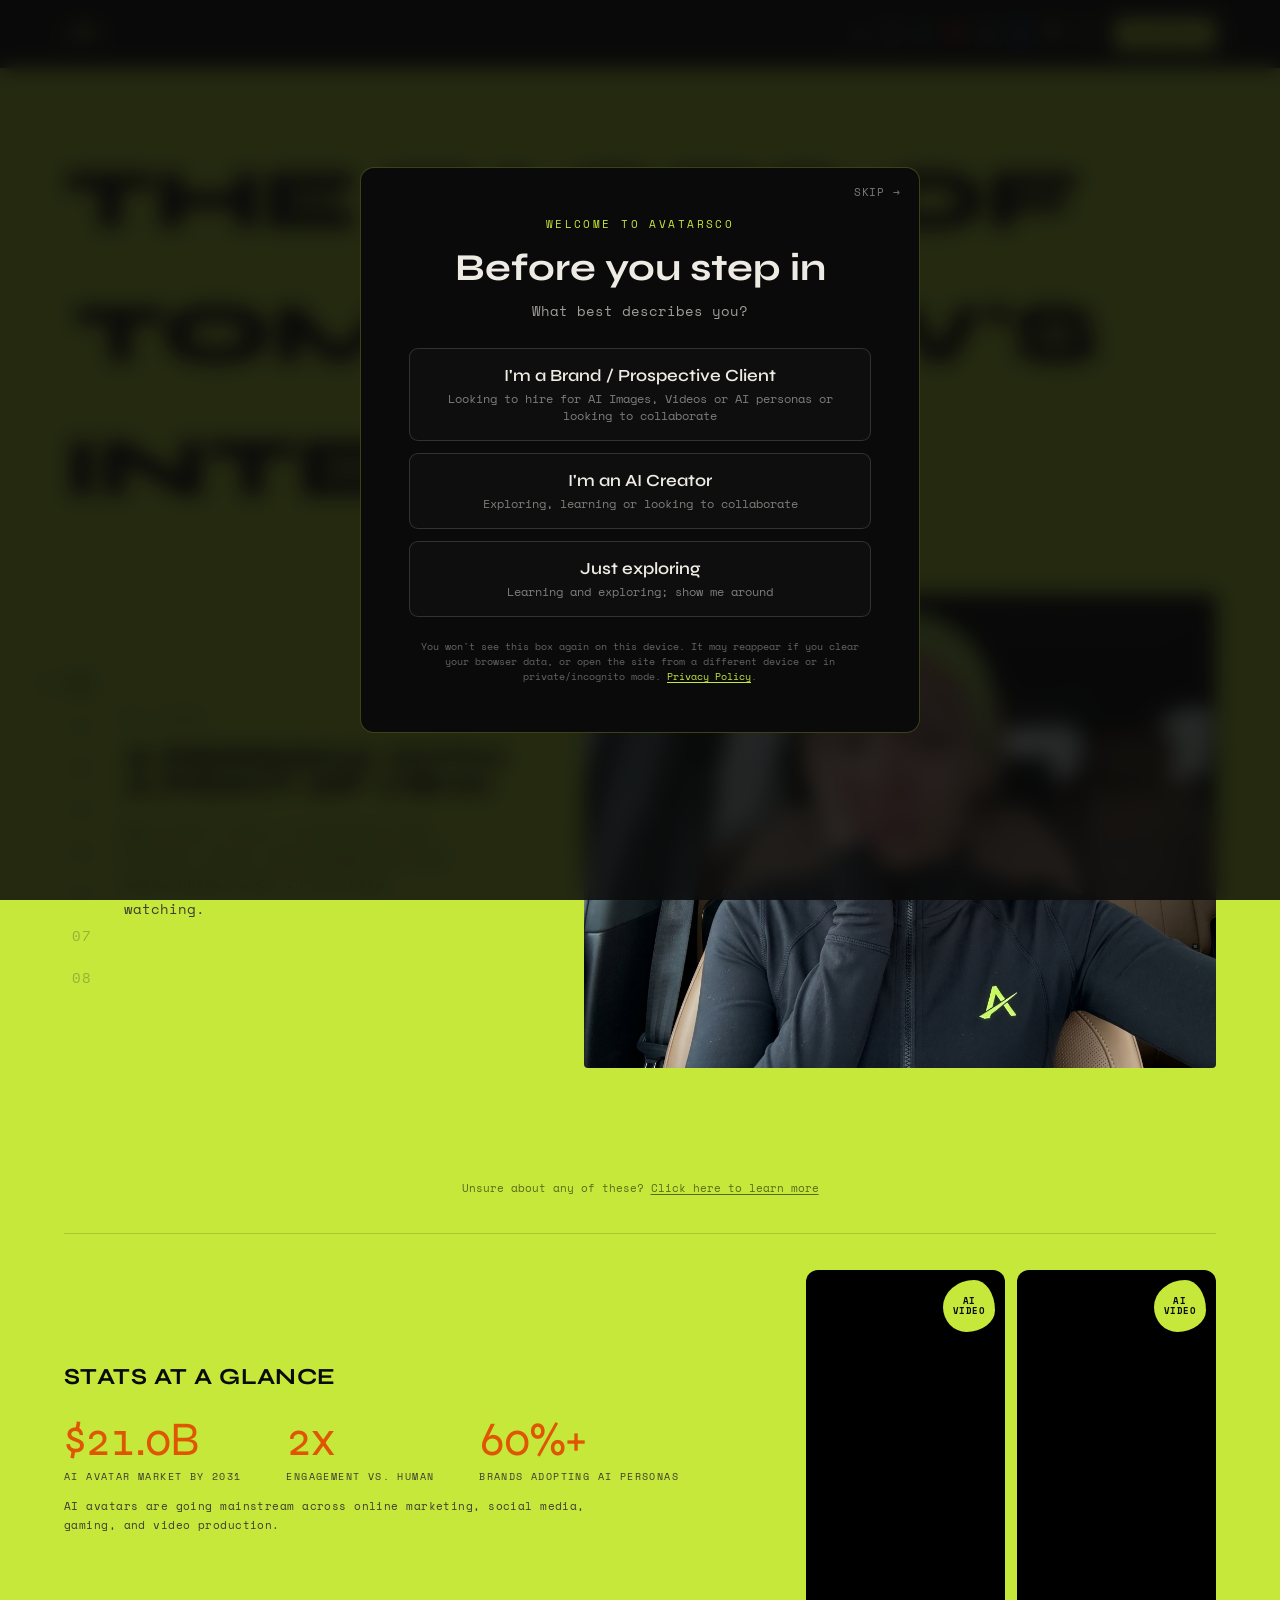
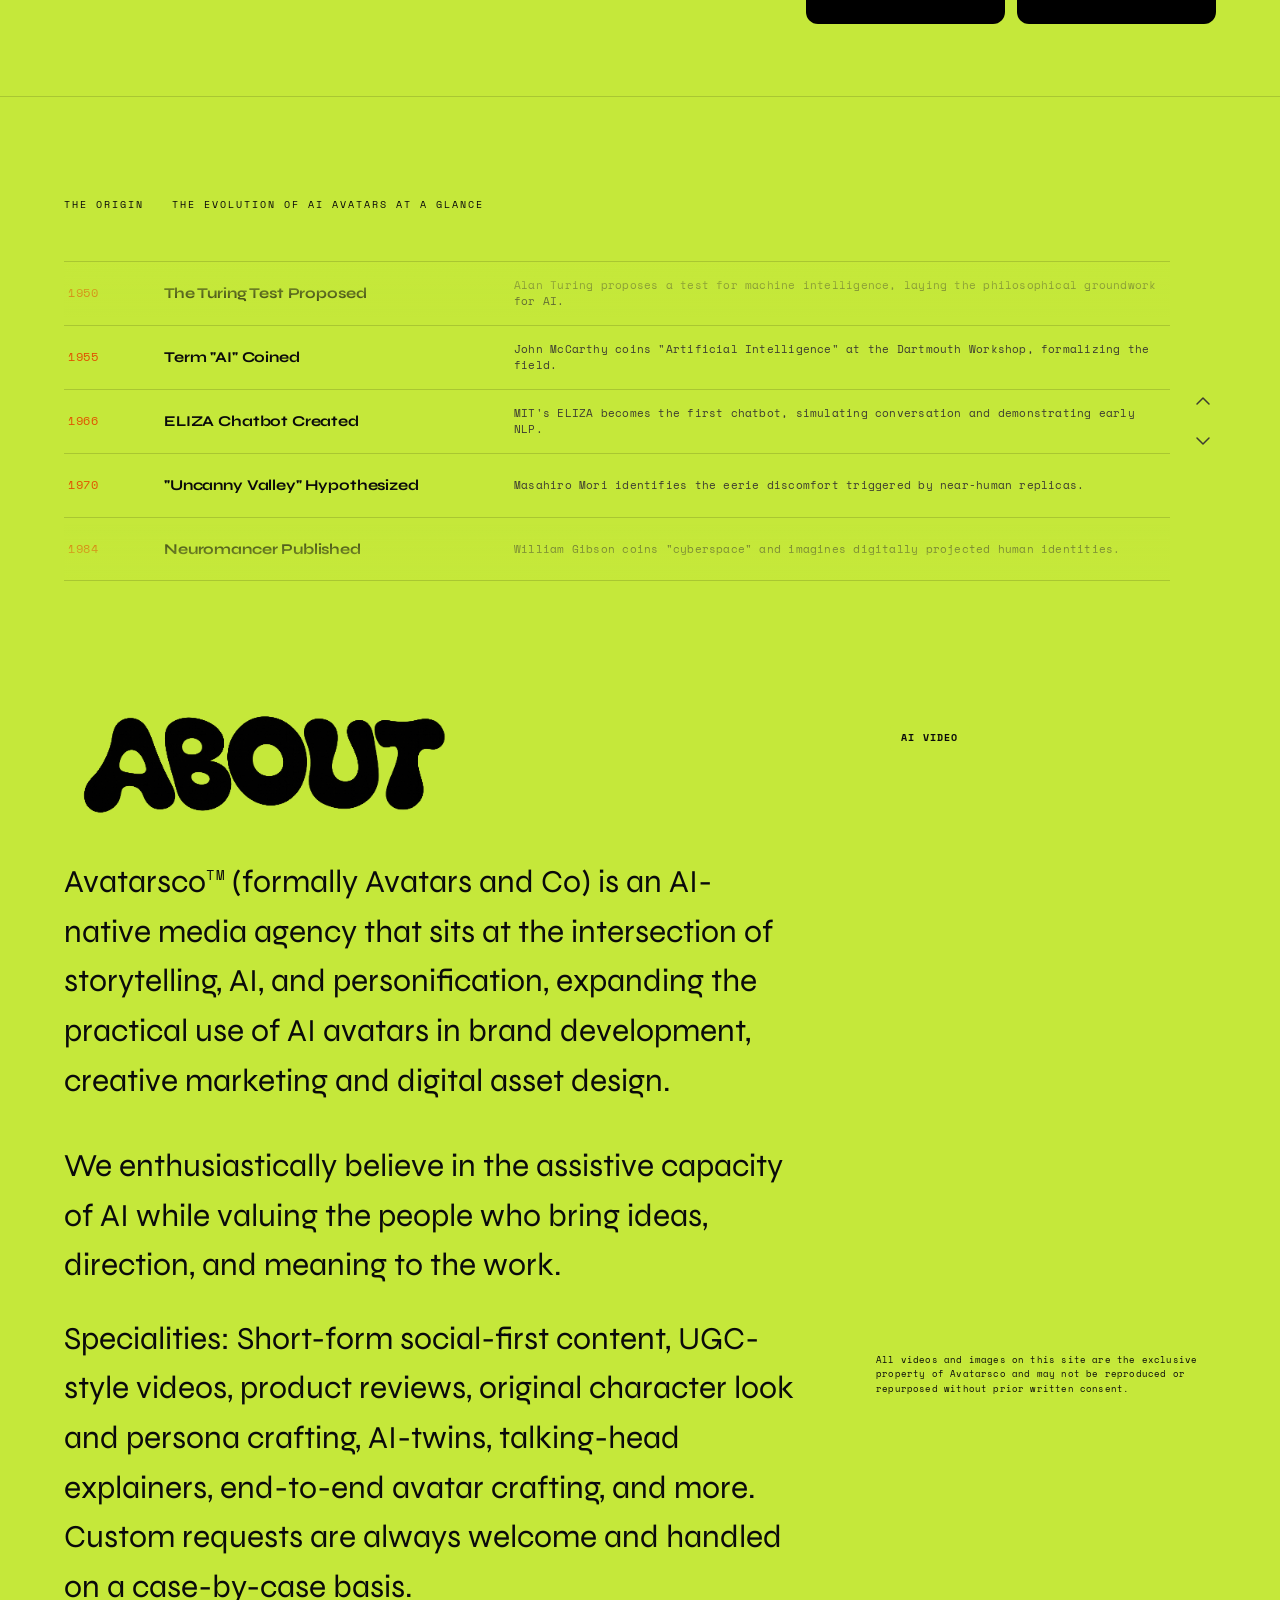
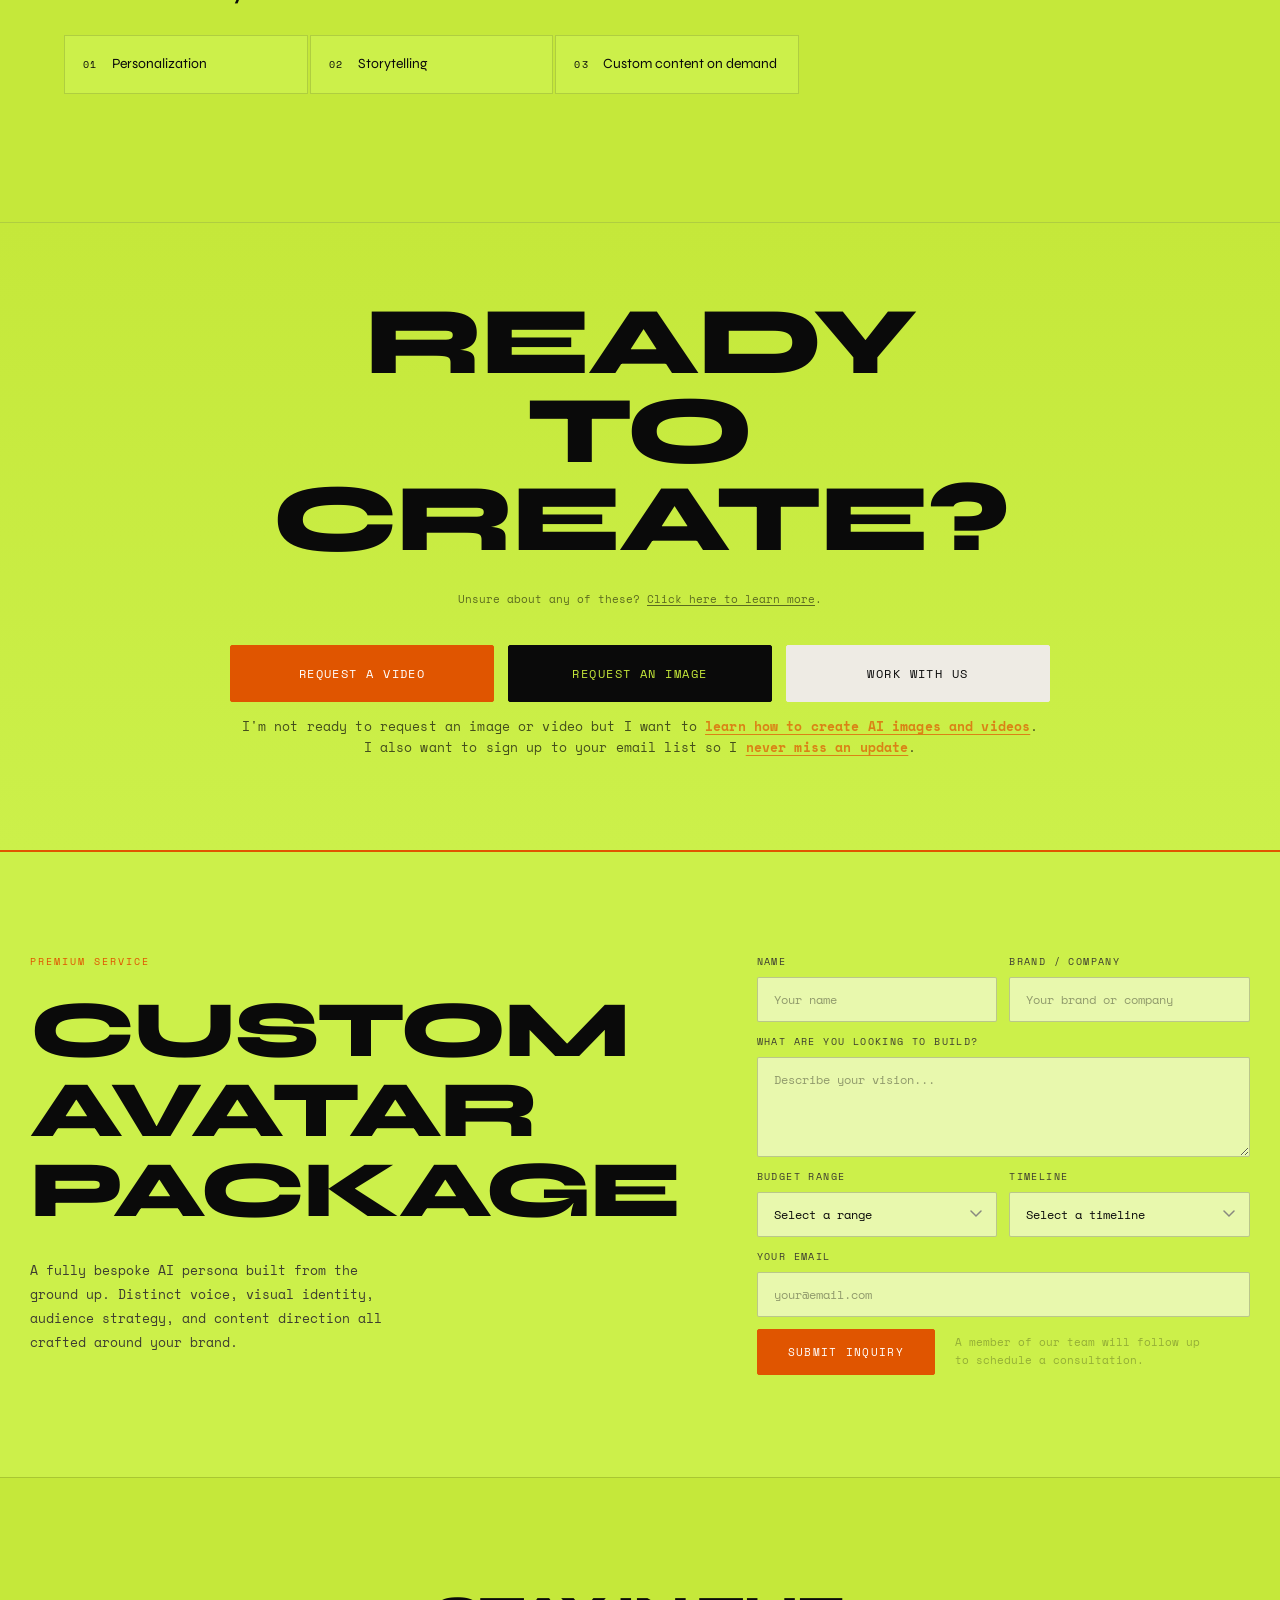
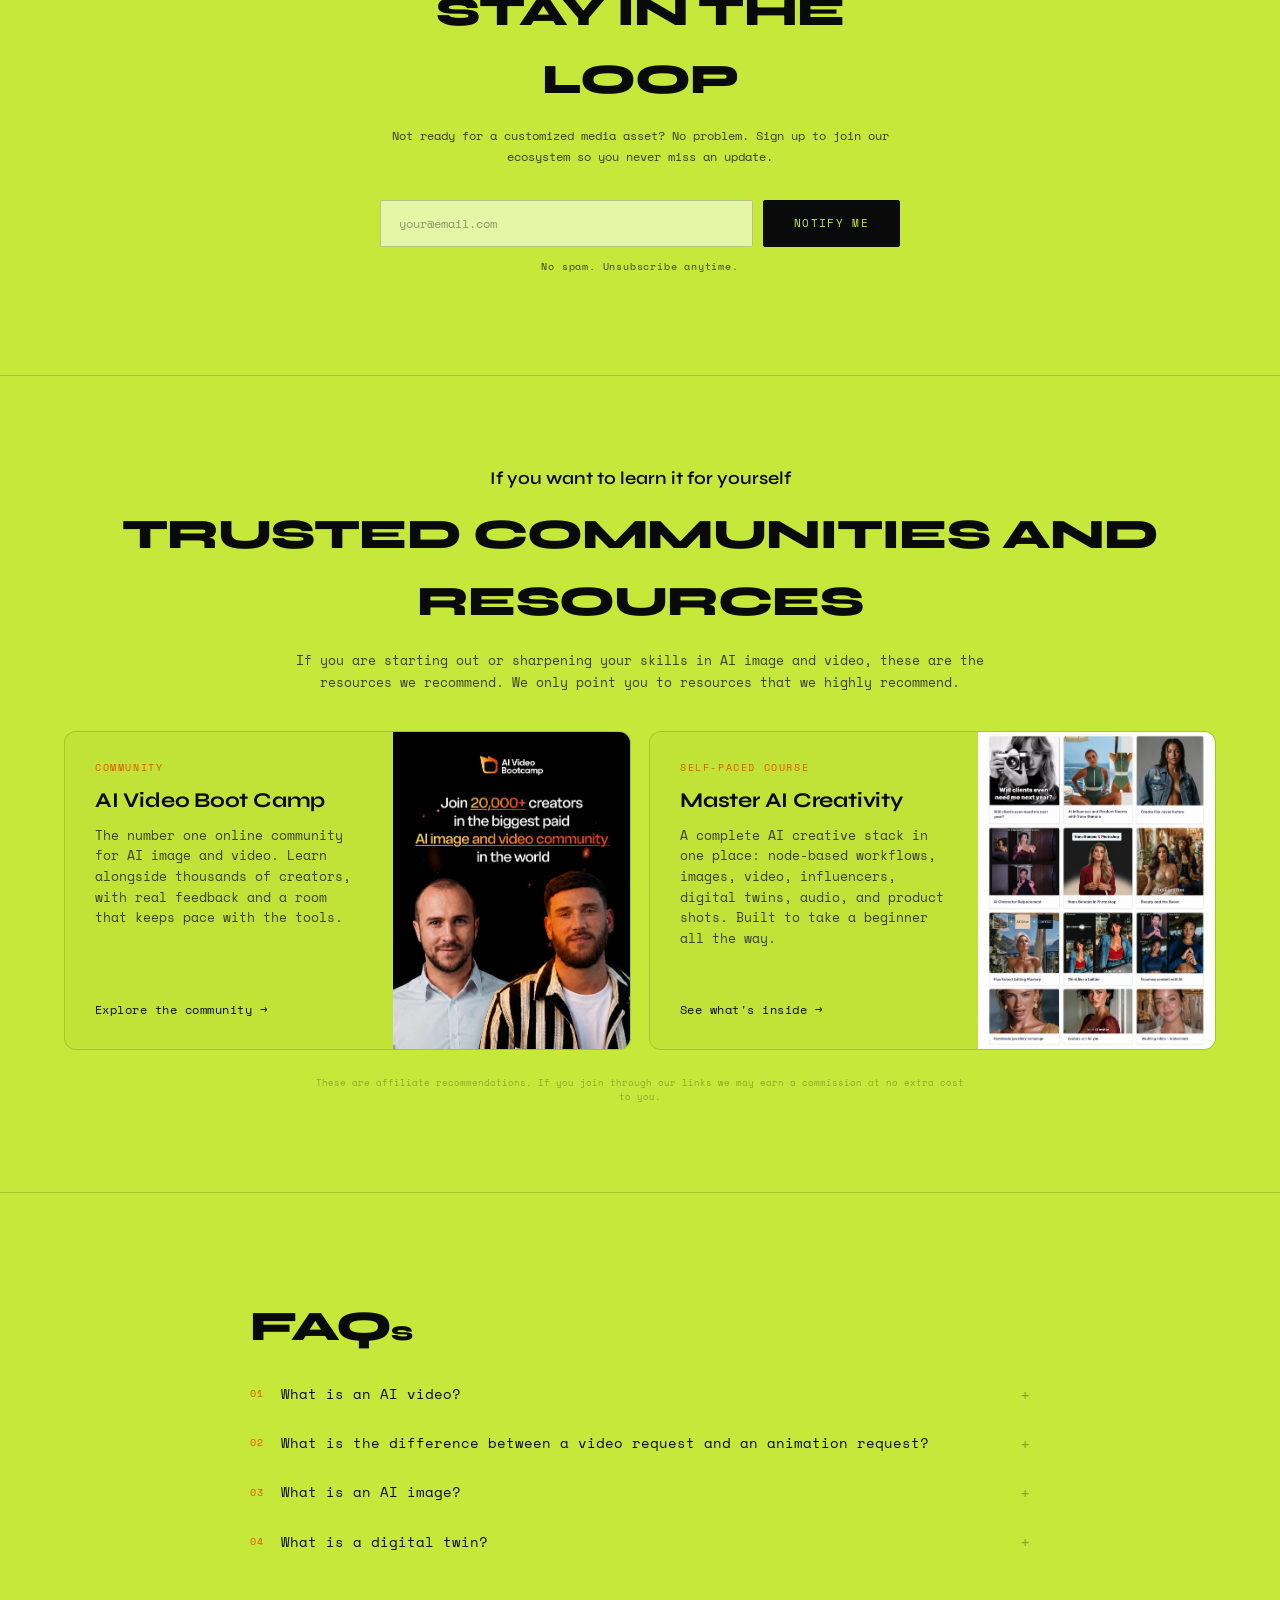
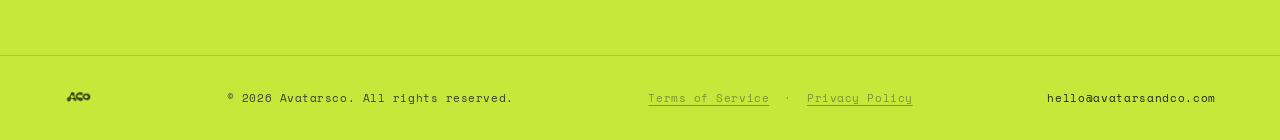
==== index.html @ 6255f757 "SEO + launch fixes: canonical, Open Graph/Twitter, Organization schema; fix robots/sitemap domain to" ====
<!DOCTYPE html>
<html lang="en">
<head>
  <meta charset="UTF-8">
  <meta name="viewport" content="width=device-width, initial-scale=1.0">
  <title>Avatarsco</title>
  <meta name="description" content="Avatarsco: AI-native media for brands and campaigns.">
  <link rel="canonical" href="https://avatarsandco.com/">

  <!-- Open Graph (Facebook, LinkedIn, iMessage, WhatsApp, etc.) -->
  <meta property="og:type" content="website">
  <meta property="og:site_name" content="Avatarsco">
  <meta property="og:title" content="Avatarsco: The Faces of Tomorrow's Internet">
  <meta property="og:description" content="AI-native media for brands and campaigns.">
  <meta property="og:url" content="https://avatarsandco.com/">
  <meta property="og:image" content="https://avatarsandco.com/assets/Web%20Photo%20Gallery/1.%20AVATAR_7_Scene-Range-Rover-2025-Tight-Low-Angle_9_Flow_4.3_2K_20260609-0249.jpeg">
  <meta property="og:image:alt" content="Avatarsco AI persona">

  <!-- Twitter / X card -->
  <meta name="twitter:card" content="summary_large_image">
  <meta name="twitter:site" content="@avatarsco">
  <meta name="twitter:title" content="Avatarsco: The Faces of Tomorrow's Internet">
  <meta name="twitter:description" content="AI-native media for brands and campaigns.">
  <meta name="twitter:image" content="https://avatarsandco.com/assets/Web%20Photo%20Gallery/1.%20AVATAR_7_Scene-Range-Rover-2025-Tight-Low-Angle_9_Flow_4.3_2K_20260609-0249.jpeg">

  <link rel="preconnect" href="https://fonts.googleapis.com">
  <link rel="preconnect" href="https://fonts.gstatic.com" crossorigin>
  <link href="https://fonts.googleapis.com/css2?family=Nunito:wght@900&family=Syne:wght@400;600;700;800&family=Space+Mono:wght@400;700&family=Jost:wght@300;400&display=swap" rel="stylesheet">
  <link rel="stylesheet" href="style.css?v=120">

  <!-- Organization schema: tells Google the business, its logo, and that
       "Avatarsco" and "Avatars and Co" are the same entity. -->
  <script type="application/ld+json">
  {
    "@context": "https://schema.org",
    "@type": "Organization",
    "name": "Avatarsco",
    "alternateName": "Avatars and Co",
    "url": "https://avatarsandco.com/",
    "logo": "https://avatarsandco.com/assets/LOGO-asset_avatarsco-regular-1-transparent.png",
    "description": "Avatarsco creates AI-native media for brands and campaigns.",
    "sameAs": [
      "https://www.instagram.com/avatarsco",
      "https://x.com/avatarsco",
      "https://www.tiktok.com/@avatarsco",
      "https://www.facebook.com/avatarsco",
      "https://www.threads.com/@avatarsco",
      "https://www.reddit.com/user/avatarsco",
      "https://www.snapchat.com/add/avatarsco"
    ]
  }
  </script>
</head>
<body>

  <!-- Entry gate: first-visit interstitial (handled by entry-gate.js) -->
  <div class="entry-gate" id="entry-gate" hidden>
    <div class="entry-gate-panel" role="dialog" aria-modal="true" aria-label="Welcome">
      <button class="entry-gate-skip" id="entry-gate-skip" aria-label="Skip and enter the site">Skip &#x2192;</button>
      <p class="entry-gate-eyebrow">Welcome to Avatarsco</p>
      <h2 class="entry-gate-title">Before you step in</h2>
      <p class="entry-gate-sub">What best describes you?</p>
      <div class="entry-gate-options">
        <button class="entry-gate-btn" data-segment="brand" data-go="">
          <span class="eg-btn-label">I'm a Brand / Prospective Client</span>
          <span class="eg-btn-sub">Looking to hire for AI Images, Videos or AI personas or looking to collaborate</span>
        </button>
        <button class="entry-gate-btn" data-segment="creator" data-go="">
          <span class="eg-btn-label">I'm an AI Creator</span>
          <span class="eg-btn-sub">Exploring, learning or looking to collaborate</span>
        </button>
        <button class="entry-gate-btn" data-segment="exploring" data-go="">
          <span class="eg-btn-label">Just exploring</span>
          <span class="eg-btn-sub">Learning and exploring; show me around</span>
        </button>
      </div>
      <p class="entry-gate-fineprint">You won't see this box again on this device. It may reappear if you clear your browser data, or open the site from a different device or in private/incognito mode. <a href="privacy.html">Privacy Policy</a>.</p>
    </div>
  </div>

  <!-- Cookie / analytics consent banner (handled by entry-gate.js) -->
  <div class="cookie-consent" id="cookie-consent" hidden>
    <p class="cookie-text">We use cookies and analytics to understand site traffic and improve your experience. You can decline and still use the site. See our <a href="privacy.html">Privacy Policy</a>.</p>
    <div class="cookie-actions">
      <button class="cookie-btn cookie-decline" id="cookie-decline">Decline</button>
      <button class="cookie-btn cookie-accept" id="cookie-accept">Accept</button>
    </div>
  </div>

  <!-- Nav: logo only -->
  <nav class="nav" id="nav">
    <div class="nav-menu-wrap">
      <button type="button" class="nav-logo" id="nav-logo-toggle" aria-expanded="false" aria-controls="nav-blob-menu" aria-label="Open navigation menu">
        <img src="assets/LOGO-asset_avatarsco-regular-1-transparent.png" alt="Avatarsco" class="nav-logo-img">
      </button>
      <div class="nav-blob" id="nav-blob-menu" aria-hidden="true">
        <span class="nav-blob-trail t1" aria-hidden="true"></span>
        <span class="nav-blob-trail t2" aria-hidden="true"></span>
        <span class="nav-blob-trail t3" aria-hidden="true"></span>
        <span class="nav-blob-trail t4" aria-hidden="true"></span>
        <div class="nav-blob-goo" aria-hidden="true">
          <span class="nav-blob-shape s1"></span>
          <span class="nav-blob-shape s2"></span>
          <span class="nav-blob-shape s3"></span>
          <span class="nav-blob-shape s4"></span>
        </div>
        <canvas class="nav-blob-canvas" width="250" height="210" aria-hidden="true"></canvas>
        <div class="nav-blob-links">
          <svg class="nav-blob-lines" viewBox="0 0 250 210" preserveAspectRatio="none" aria-hidden="true">
            <polyline points="76,85 138,112 92,148" />
          </svg>
          <a href="#work" class="nav-blob-node n-custom"><span class="node-dot"></span><span class="node-label">Custom</span></a>
          <a href="#recommend" class="nav-blob-node n-skills"><span class="node-dot"></span><span class="node-label">Skills</span></a>
          <a href="#signup" class="nav-blob-node n-join"><span class="node-dot"></span><span class="node-label">Join</span></a>
        </div>
      </div>
      <svg class="nav-goo-defs" width="0" height="0" aria-hidden="true" focusable="false">
        <defs>
          <filter id="nav-goo">
            <feGaussianBlur in="SourceGraphic" stdDeviation="9" result="blur"/>
            <feColorMatrix in="blur" mode="matrix" values="1 0 0 0 0  0 1 0 0 0  0 0 1 0 0  0 0 0 20 -10" result="goo"/>
            <feBlend in="SourceGraphic" in2="goo"/>
          </filter>
        </defs>
      </svg>
    </div>
    <div class="nav-right">
      <div class="nav-social">
        <a href="https://www.instagram.com/avatarsco" target="_blank" rel="noopener" class="nav-social-icon" style="color:#E1306C" aria-label="Instagram">
          <svg width="17" height="17" viewBox="0 0 24 24" fill="none" stroke="currentColor" stroke-width="1.8" stroke-linecap="round" stroke-linejoin="round"><rect x="2" y="2" width="20" height="20" rx="5"/><circle cx="12" cy="12" r="4"/><circle cx="17.5" cy="6.5" r="1" fill="currentColor" stroke="none"/></svg>
        </a>
        <a href="https://x.com/avatarsco?s=11" target="_blank" rel="noopener" class="nav-social-icon" style="color:#ffffff" aria-label="X / Twitter">
          <svg width="15" height="15" viewBox="0 0 24 24" fill="currentColor"><path d="M18.244 2.25h3.308l-7.227 8.26 8.502 11.24H16.17l-4.714-6.231-5.401 6.231H2.746l7.73-8.835L1.254 2.25H8.08l4.263 5.632zm-1.161 17.52h1.833L7.084 4.126H5.117z"/></svg>
        </a>
        <a href="https://www.tiktok.com/@avatarsco?_r=1&amp;_t=ZT-97d84IQcTh0" target="_blank" rel="noopener" class="nav-social-icon" style="color:#69C9D0" aria-label="TikTok">
          <svg width="15" height="15" viewBox="0 0 24 24" fill="currentColor"><path d="M19.59 6.69a4.83 4.83 0 01-3.77-4.25V2h-3.45v13.67a2.89 2.89 0 01-2.88 2.5 2.89 2.89 0 01-2.89-2.89 2.89 2.89 0 012.89-2.89c.28 0 .54.04.79.1V9.01a6.33 6.33 0 00-.79-.05 6.34 6.34 0 00-6.34 6.34 6.34 6.34 0 006.34 6.34 6.34 6.34 0 006.33-6.34V8.69a8.23 8.23 0 004.84 1.55V6.79a4.85 4.85 0 01-1.07-.1z"/></svg>
        </a>
        <a href="https://www.reddit.com/user/avatarsco/?utm_source=share&amp;utm_medium=mweb3x&amp;utm_name=mweb3xcss&amp;utm_term=1&amp;utm_content=share_button" target="_blank" rel="noopener" class="nav-social-icon nav-social-extra" style="color:#FF4500" aria-label="Reddit">
          <svg width="17" height="17" viewBox="0 0 24 24" fill="currentColor"><path d="M12 0A12 12 0 0 0 0 12a12 12 0 0 0 12 12 12 12 0 0 0 12-12A12 12 0 0 0 12 0zm5.01 4.744c.688 0 1.25.561 1.25 1.249a1.25 1.25 0 0 1-2.498.056l-2.597-.547-.8 3.747c1.824.07 3.48.632 4.674 1.488.308-.309.73-.491 1.207-.491.968 0 1.754.786 1.754 1.754 0 .716-.435 1.333-1.01 1.614a3.111 3.111 0 0 1 .042.52c0 2.694-3.13 4.87-7.004 4.87-3.874 0-7.004-2.176-7.004-4.87 0-.183.015-.366.043-.534A1.748 1.748 0 0 1 4.028 12c0-.968.786-1.754 1.754-1.754.463 0 .898.196 1.207.49 1.207-.883 2.878-1.43 4.744-1.487l.885-4.182a.342.342 0 0 1 .14-.197.35.35 0 0 1 .238-.042l2.906.617a1.214 1.214 0 0 1 1.108-.701zM9.25 12C8.561 12 8 12.562 8 13.25c0 .687.561 1.248 1.25 1.248.687 0 1.248-.561 1.248-1.249 0-.688-.561-1.249-1.249-1.249zm5.5 0c-.687 0-1.248.561-1.248 1.25 0 .687.561 1.248 1.249 1.248.688 0 1.249-.561 1.249-1.249 0-.687-.562-1.249-1.25-1.249zm-5.466 3.99a.327.327 0 0 0-.231.094.33.33 0 0 0 0 .463c.842.842 2.484.913 2.961.913.477 0 2.105-.056 2.961-.913a.361.361 0 0 0 .029-.463.33.33 0 0 0-.464 0c-.547.533-1.684.73-2.512.73-.828 0-1.979-.196-2.512-.73a.326.326 0 0 0-.232-.095z"/></svg>
        </a>
        <a href="https://www.threads.com/@avatarsco?igshid=NTc4MTIwNjQ2YQ==" target="_blank" rel="noopener" class="nav-social-icon nav-social-extra" style="color:#ffffff" aria-label="Threads">
          <svg width="16" height="16" viewBox="0 0 192 192" fill="currentColor"><path d="M141.537 88.9883C140.71 88.5919 139.87 88.2104 139.019 87.8451C137.537 60.5382 122.616 44.905 97.5619 44.745C97.4484 44.7443 97.3355 44.7443 97.222 44.7443C82.2364 44.7443 69.7731 51.1456 62.102 62.7153L75.881 72.2996C81.6116 63.6557 90.6052 61.3973 97.2286 61.3973C97.3051 61.3973 97.3819 61.3973 97.4576 61.3979C105.707 61.4551 111.995 63.9171 115.123 68.7556C117.362 72.1472 118.501 76.4371 118.538 81.5587C113.418 80.7494 107.838 80.4899 101.887 80.7391C77.9736 81.7316 63.2395 95.5824 64.1369 114.162C64.5937 123.566 69.0867 131.66 76.7295 137.063C83.2208 141.703 91.6355 143.974 100.377 143.566C112.006 143.013 121.053 138.505 127.282 129.271C131.988 122.337 134.922 113.526 136.078 102.553C141.443 105.818 145.405 110.512 147.614 116.451C151.461 126.96 151.617 144.039 138.875 156.765C127.756 167.87 114.351 172.701 94.0544 172.85C71.5718 172.685 54.0123 165.411 41.9468 151.165C30.5369 137.681 24.6456 118.036 24.4558 93C24.6456 67.9636 30.5369 48.3183 41.9468 34.8348C54.0123 20.5891 71.5718 13.3153 94.0544 13.15C116.704 13.3166 134.526 20.6199 146.835 35.0571C152.89 41.8556 157.489 50.0498 160.603 59.4649L176.207 55.0029C172.409 43.1853 166.793 33.0023 159.352 24.5998C144.052 7.42991 122.038 -0.572277 94.1288 -0.742432L93.9852 -0.742432C66.1416 -0.572277 44.2155 7.44699 29.0622 24.618C15.5144 40.0433 8.45459 62.0042 8.23816 93L8.23816 93.0031C8.45459 123.999 15.5144 145.957 29.0622 161.382C44.2155 178.553 66.1416 186.573 93.9852 186.743L94.1288 186.743C118.759 186.587 138.332 179.993 153.166 165.177C171.389 146.974 170.894 124.094 165.006 110.192C160.737 100.089 152.463 92.0018 141.537 88.9883ZM98.4405 126.278C88.5845 126.748 78.2936 122.232 77.8054 112.696C77.4356 105.379 83.2072 97.3736 101.671 96.5418C103.796 96.4491 105.876 96.404 107.912 96.404C113.926 96.404 119.555 96.9877 124.655 98.0982C122.731 121.453 110.039 125.724 98.4405 126.278Z"/></svg>
        </a>
        <a href="https://www.facebook.com/avatarsco/" target="_blank" rel="noopener" class="nav-social-icon" style="color:#1877F2" aria-label="Facebook">
          <svg width="17" height="17" viewBox="0 0 24 24" fill="currentColor"><path d="M24 12.073c0-6.627-5.373-12-12-12s-12 5.373-12 12c0 5.99 4.388 10.954 10.125 11.854v-8.385H7.078v-3.47h3.047V9.43c0-3.007 1.792-4.669 4.533-4.669 1.312 0 2.686.235 2.686.235v2.953H15.83c-1.491 0-1.956.925-1.956 1.874v2.25h3.328l-.532 3.47h-2.796v8.385C19.612 23.027 24 18.062 24 12.073z"/></svg>
        </a>
        <a href="https://www.snapchat.com/add/avatarsco?share_id=EsjqAi3nSEmnYsf4_v-M3w&amp;locale=en_US" target="_blank" rel="noopener" class="nav-social-icon nav-social-extra" style="color:#FFFC00" aria-label="Snapchat">
          <svg width="17" height="17" viewBox="0 0 24 24" fill="currentColor"><path d="M12.206.793c.99 0 4.347.276 5.93 3.821.529 1.193.403 3.219.34 4.395 0 0-.342.06-.578.06-.236 0-.505-.06-.505-.06-.135.591-.408 1.17-.822 1.636.414.329.99.504 1.636.504.232 0 .464-.037.697-.096.13-.036.263-.052.384-.017.253.073.373.35.242.627-.49 1.02-1.604 1.563-2.988 1.833l-.096.023c-.186.052-.32.165-.403.32-.14.27-.208.533-.208.788 0 .04.005.077.008.116.018.2.025.384.025.57 0 .23-.02.456-.06.678-.185 1.04-.93 1.818-2.118 2.333-.693.3-1.55.46-2.53.46s-1.837-.16-2.53-.46c-1.188-.515-1.933-1.293-2.118-2.333-.04-.222-.06-.448-.06-.678 0-.186.007-.37.025-.57.003-.04.008-.076.008-.116 0-.255-.068-.518-.208-.788-.083-.155-.217-.268-.403-.32l-.096-.023C3.916 13.302 2.8 12.76 2.31 11.74c-.13-.277-.01-.554.242-.627.121-.035.254-.02.384.017.233.059.465.096.697.096.646 0 1.222-.175 1.636-.504-.414-.466-.687-1.045-.822-1.636 0 0-.27.06-.505.06-.237 0-.578-.06-.578-.06-.063-.776-.19-3.202.34-4.395C7.859 1.069 11.216.793 12.206.793z"/></svg>
        </a>
        <a href="mailto:hello@avatarsandco.com" class="nav-social-icon" style="color:#C8FF00" aria-label="Email">
          <svg width="17" height="17" viewBox="0 0 24 24" fill="none" stroke="currentColor" stroke-width="1.8" stroke-linecap="round" stroke-linejoin="round"><rect x="2" y="4" width="20" height="16" rx="2"/><polyline points="2,4 12,13 22,4"/></svg>
        </a>
      </div>
      <a href="https://www.instagram.com/avatarsco" target="_blank" rel="noopener" class="nav-follow-btn">Follow Us</a>
    </div>
  </nav>

  <!-- Email redirect modal -->
  <div class="modal-overlay" id="modal-overlay">
    <div class="modal-card">
      <button class="modal-close" id="modal-close" aria-label="Close">&#x2715;</button>
      <h3 class="modal-title">We're handing you off to your email</h3>
      <p class="modal-body">To help us assess fit, please share as much as you can. If you are unsure about anything, note it in the email or skip it. After you send your request, we will review it and reach out about next steps. Trouble sending? Email us at hello@avatarsandco.com.</p>
      <div class="modal-actions">
        <button class="btn btn-ghost-sm" id="modal-cancel">Cancel</button>
        <a class="btn btn-continue" id="modal-continue" target="_blank" rel="noopener">Continue</a>
      </div>
    </div>
  </div>

  <main>

    <!-- Hero -->
    <section class="hero">
      <h1 class="hero-headline entering" style="--order:0">
        <span class="hl-line">
          <span class="hl-thin">The</span>
          <span class="hl-thin">faces of</span>
        </span>
        <span class="hl-line">
          <span class="hl-thin hl-tilt">tomorrow's</span>
        </span>
        <span class="hl-line">
          <span class="hl-thin hl-internet">internet</span>
        </span>
      </h1>
      <h2 class="stats-title-block">AI is Not<br>Just a Trend</h2>
      <!-- Hero showcase: large push-transition photo slideshow -->
      <div class="hero-showcase" id="hero-showcase-feat">
        <div class="showcase-nums" id="showcase-nums">
          <button class="showcase-num active" data-idx="0" aria-label="Go to slide 1">01</button>
          <button class="showcase-num" data-idx="1" aria-label="Go to slide 2">02</button>
          <button class="showcase-num" data-idx="2" aria-label="Go to slide 3">03</button>
          <button class="showcase-num" data-idx="3" aria-label="Go to slide 4">04</button>
          <button class="showcase-num" data-idx="4" aria-label="Go to slide 5">05</button>
          <button class="showcase-num" data-idx="5" aria-label="Go to slide 6">06</button>
          <button class="showcase-num" data-idx="6" aria-label="Go to slide 7">07</button>
          <button class="showcase-num" data-idx="7" aria-label="Go to slide 8">08</button>
        </div>
        <div class="showcase-text-wrap">
          <div class="showcase-text-item active">
            <p class="showcase-eyebrow">01 — Story</p>
            <h2 class="showcase-title">A Persona With<br>a Point of View</h2>
            <p class="showcase-body">More than a face. A character with history, voice, and perspective that makes people lean in and keep watching.</p>
          </div>
          <div class="showcase-text-item">
            <p class="showcase-eyebrow">02 — Character</p>
            <h2 class="showcase-title">Made to<br>Stand Out</h2>
            <p class="showcase-body">Authentic presence. Every AI persona starts with a distinctive visual identity built to stand out in any feed.</p>
          </div>
          <div class="showcase-text-item">
            <p class="showcase-eyebrow">03 — Content</p>
            <h2 class="showcase-title">Looks Real.<br>Performs Better.</h2>
            <p class="showcase-body">Real-world UGC. AI-generated content that looks, feels, and performs like the organic social posts audiences trust.</p>
          </div>
          <div class="showcase-text-item">
            <p class="showcase-eyebrow">04 — Commerce</p>
            <h2 class="showcase-title">Built for<br>Commerce</h2>
            <p class="showcase-body">Product precision. Real product in hand from a Central Ohio juice bar called Native Cold Pressed. AI avatars built to showcase products and drive people towards action.</p>
          </div>
          <div class="showcase-text-item">
            <p class="showcase-eyebrow">05 — Presence</p>
            <h2 class="showcase-title">Always<br>in the Room</h2>
            <p class="showcase-body">A persona that shows up wherever your audience is. Consistent, compelling, and built for the long term.</p>
          </div>
          <div class="showcase-text-item">
            <p class="showcase-eyebrow">06 — Detail</p>
            <h2 class="showcase-title">Detail That<br>Lingers</h2>
            <p class="showcase-body">Uncompromising realism. The texture of imperfection that makes a moment linger, authentically.</p>
          </div>
          <div class="showcase-text-item">
            <p class="showcase-eyebrow">07 — Platform-first</p>
            <h2 class="showcase-title">Native to<br>the Feed</h2>
            <p class="showcase-body">Short-form content crafted for the formats and platforms your audience already lives on.</p>
          </div>
          <div class="showcase-text-item">
            <p class="showcase-eyebrow">08 — Style</p>
            <h2 class="showcase-title">Unmistakably<br>On Brand</h2>
            <p class="showcase-body">Cohesive visual language, repeated across every asset. The consistency that makes a brand recognizable in a single frame.</p>
          </div>
        </div>
        <a class="showcase-photo-wrap" href="https://www.instagram.com/avatarsco" target="_blank" rel="noopener" aria-label="View Avatarsco on Instagram" oncontextmenu="return false">
          <span class="showcase-badge">AI Image</span>
          <div class="showcase-photo-item active">
            <img src="assets/Web%20Photo%20Gallery/1.%20AVATAR_7_Scene-Range-Rover-2025-Tight-Low-Angle_9_Flow_4.3_2K_20260609-0249.jpeg" alt="AI avatar story" draggable="false">
          </div>
          <div class="showcase-photo-item">
            <img src="assets/Web%20Photo%20Gallery/2.%20FEMALE_AVATAR_5_20260611-0121.jpeg" alt="AI avatar character" draggable="false">
          </div>
          <div class="showcase-photo-item">
            <img src="assets/Web%20Photo%20Gallery/3.%20IMAGE_NB_202606110130.jpeg" alt="AI avatar content" draggable="false">
          </div>
          <div class="showcase-photo-item sc-dual">
            <img src="assets/Web%20Photo%20Gallery/4.%20FEMALE_AVATAR_1_20260609020.jpeg" alt="AI avatar commerce" class="sc-sub sc-sub-active" draggable="false">
            <img src="assets/Web%20Photo%20Gallery/4.1.jpeg" alt="AI avatar commerce, second frame" class="sc-sub" draggable="false">
          </div>
          <div class="showcase-photo-item">
            <img src="assets/Web%20Photo%20Gallery/5.%20MALE_AVATAR_2__202606090234.jpeg" alt="AI avatar presence" draggable="false">
          </div>
          <div class="showcase-photo-item">
            <img src="assets/Web%20Photo%20Gallery/6.%20FEMALE_AVATAR_1_20260609-2307.jpeg" alt="AI avatar detail" draggable="false">
          </div>
          <div class="showcase-photo-item">
            <img src="assets/Web%20Photo%20Gallery/7.%20FEMALE_AVATAR_7_202606090158.jpeg" alt="AI avatar platform" draggable="false">
          </div>
          <div class="showcase-photo-item">
            <img src="assets/Web%20Photo%20Gallery/8.%20FEMALE_AVATAR_1_202606110148.jpeg" alt="AI avatar style" draggable="false">
          </div>
        </a>
      </div>

      <h3 class="action-title entering" style="--order:2">Request a Custom<br>AI Video or Image<br>Project</h3>
      <div class="hero-actions entering" style="--order:2">
        <a href="#" class="btn btn-orange mailto-btn" data-mailto="mailto:hello@avatarsandco.com?subject=Request%20a%20Video&body=Hello%20Avatarsco%2C%0A%0AI%27m%20interested%20in%20requesting%20a%20video.%20Here%27s%20some%20context%3A%0A%0AYour%20name%3A%20%0ABrand%20or%20project%20name%3A%20%0ANumber%20of%20videos%3A%20%0APurpose%20%2F%20Use%20(what%20is%20this%20video%20for%3F)%3A%20%0AUse%20on%20which%20platform(s)%3F%20(e.g.%20TikTok%2C%20Instagram%2C%20YouTube%2C%20Facebook%20Ads)%3A%20%0ARunning%20as%20a%20paid%20ad%3F%20(Yes%20%2F%20No%20%2F%20Unsure)%3A%20%0AVideo%20duration%20(e.g.%2015s%2C%2030s%2C%201%20min%20or%20more)%3A%20%0AEstimated%20budget%3A%20%0A%0APhone%20number%3A%20%0APreferred%20mode%20for%20initial%20contact%20(email%2C%20phone%2C%20etc)%3A%20%0A%0AThank%20you%2C%0A%5BYour%20Name%5D" data-tip="Custom AI video content for campaigns, organic posts, paid ads, and more.">Request a Video</a>
        <a href="#" class="btn btn-primary mailto-btn" data-mailto="mailto:hello@avatarsandco.com?subject=Request%20an%20Image&body=Hello%20Avatarsco%2C%0A%0AI%27m%20interested%20in%20requesting%20image.%20Here%27s%20some%20context%3A%0A%0AYour%20name%3A%20%0ABrand%20or%20project%20name%3A%20%0AIs%20this%20a%20product-based%20or%20person-based%20image%3F%20%0AHow%20many%20images%20do%20you%20need%3F%20%0AWhat%20will%20the%20images%20be%20used%20for%20(E-commerce%2C%20Website%2C%20Ads%2C%20Social%20Media%2C%20Print%2C%20etc.)%3F%20%0ADescribe%20the%20style%20of%20images%20that%20you%20want%20(you%20can%20include%20links%20or%20references)%3A%20%0AWill%20any%20images%20require%20text%3F%20%0AWhen%20do%20you%20need%20the%20images%3F%20%0AEstimated%20budget%3A%20%0A%0APhone%20number%3A%20%0APreferred%20mode%20for%20initial%20contact%20(email%2C%20phone%2C%20etc)%3A%20%0A%0AThank%20you%2C%0A%5BYour%20Name%5D" data-tip="Custom AI-generated imagery for your brand, product, or campaign.">Request an Image</a>
        <a href="#" class="btn btn-ghost mailto-btn" data-mailto="mailto:hello@avatarsandco.com?subject=Work%20With%20Us&body=Hello%20Avatarsco%2C%0A%0AI%27m%20interested%20in%20working%20together.%20Here%27s%20some%20context%3A%0A%0AYour%20name%3A%20%0ABrand%20or%20project%20name%3A%20%0AWhat%20I%27m%20looking%20for%20(Brand%20partnerships%2C%20collab%20post%2C%20sponsored%20post%2C%20content%20series%2C%20etc.)%3A%20%0ATarget%20audience%20or%20community%3A%20%0AAesthetic%20reference%20(brand%2C%20creator%2C%20or%20campaign%20you%20admire)%3A%20%0ATimeline%3A%20%0AEstimated%20budget%3A%20%0A%0APhone%20number%3A%20%0APreferred%20mode%20for%20initial%20contact%20(email%2C%20phone%2C%20etc)%3A%20%0A%0AThank%20you%2C%0A%5BYour%20Name%5D" data-tip="Brand partnerships, collaborative posts, sponsored posts, advertising, and more.">Work With Us</a>
        <a href="#" class="btn btn-primary mailto-btn" data-mailto="mailto:hello@avatarsandco.com?subject=Request%20a%20Digital%20Twin&body=Hello%20Avatarsco%2C%0A%0AI%27m%20interested%20in%20requesting%20a%20digital%20twin.%20Here%27s%20some%20context%3A%0A%0AYour%20name%3A%20%0ABrand%20or%20project%20name%3A%20%0AWhat%20will%20the%20digital%20twin%20be%20used%20for%20(e.g.%20marketing%2C%20content%2C%20virtual%20assistant%2C%20etc.)%3F%20%0ADo%20you%20have%20existing%20photos%20or%20video%20of%20the%20person%20to%20twin%3F%20%0AWill%20the%20twin%20need%20to%20speak%20or%20present%20or%20appear%20silently%3F%20%0AWhen%20do%20you%20need%20the%20digital%20twin%20ready%20by%3F%20%0AEstimated%20budget%3A%20%0A%0APhone%20number%3A%20%0APreferred%20mode%20for%20initial%20contact%20(email%2C%20phone%2C%20etc)%3A%20%0A%0AThank%20you%2C%0A%5BYour%20Name%5D" data-tip="Custom AI digital twin built from your likeness for content, marketing, or virtual presence.">Request a Digital Twin</a>
      </div>
      <p class="action-explainer entering" style="--order:2">Unsure about any of these? <a href="#faq">Click here to learn more</a></p>
      <div class="hero-rule entering" style="--order:4">
        <div class="hero-stats-col">
          <h3 class="hero-stats-title">Stats at a Glance</h3>
          <div class="hero-stats-row">
            <div class="hero-stat">
              <span class="stat-num" data-count="57.9" data-from="0" data-prefix="$" data-suffix="B" data-decimals="1" data-duration="1800">$57.9B</span>
              <span class="stat-label">AI Avatar Market by 2031</span>
            </div>
            <div class="hero-stat">
              <span class="stat-num" data-count="3" data-from="1" data-suffix="x" data-decimals="0" data-duration="2100">3x</span>
              <span class="stat-label">Engagement vs. Human</span>
            </div>
            <div class="hero-stat">
              <span class="stat-num">60%+</span>
              <span class="stat-label">Brands Adopting AI Personas</span>
            </div>
          </div>
          <h3 class="context-title">Fresh Creatives without the Creative Fatigue</h3>
          <p class="hero-context">AI avatars are going mainstream across online marketing, social media,<br>gaming, and video production.</p>
        </div>
        <div class="hero-videos" oncontextmenu="return false">
          <div class="hero-video">
            <video src="assets/Video%20(for%20column)/AI-Avatar-Video.mp4" autoplay muted loop playsinline preload="metadata" disablepictureinpicture></video>
            <span class="hero-video-badge"><span class="badge-txt">AI<br>Video</span></span>
          </div>
          <div class="hero-video">
            <video src="assets/Video%20(for%20column)/AI-Avatar-Video-1.mov" autoplay muted loop playsinline preload="metadata" disablepictureinpicture></video>
            <span class="hero-video-badge"><span class="badge-txt">AI<br>Video</span></span>
          </div>
        </div>
      </div>
    </section>

    <!-- Timeline: Full-width standalone -->
    <section class="timeline-section">
      <div class="timeline-section-inner">
        <div class="timeline-section-header" data-reveal>
          <p class="timeline-eyebrow">The origin</p>
          <h2 class="timeline-title">The Evolution of AI Avatars at a Glance</h2>
        </div>
        <div class="timeline-controls-wrapper">
          <div class="timeline-window" data-reveal>
          <div class="timeline-track">
            <div class="tl-row"><span class="tl-year">1950</span><span class="tl-milestone">The Turing Test Proposed</span><span class="tl-desc">Alan Turing proposes a test for machine intelligence, laying the philosophical groundwork for AI.</span></div>
            <div class="tl-row"><span class="tl-year">1955</span><span class="tl-milestone">Term "AI" Coined</span><span class="tl-desc">John McCarthy coins "Artificial Intelligence" at the Dartmouth Workshop, formalizing the field.</span></div>
            <div class="tl-row"><span class="tl-year">1966</span><span class="tl-milestone">ELIZA Chatbot Created</span><span class="tl-desc">MIT's ELIZA becomes the first chatbot, simulating conversation and demonstrating early NLP.</span></div>
            <div class="tl-row"><span class="tl-year">1970</span><span class="tl-milestone">"Uncanny Valley" Hypothesized</span><span class="tl-desc">Masahiro Mori identifies the eerie discomfort triggered by near-human replicas.</span></div>
            <div class="tl-row"><span class="tl-year">1984</span><span class="tl-milestone">Neuromancer Published</span><span class="tl-desc">William Gibson coins "cyberspace" and imagines digitally projected human identities.</span></div>
            <div class="tl-row"><span class="tl-year">1992</span><span class="tl-milestone">Snow Crash Published</span><span class="tl-desc">Neal Stephenson's novel popularizes the Metaverse and avatar as a persistent digital self.</span></div>
            <div class="tl-row"><span class="tl-year">2003</span><span class="tl-milestone">Second Life Launches</span><span class="tl-desc">Millions create and trade digital avatars, proving the commercial appetite for virtual personas.</span></div>
            <div class="tl-row"><span class="tl-year">2012</span><span class="tl-milestone">Deep Learning Breakthrough</span><span class="tl-desc">AlexNet wins ImageNet by a wide margin, igniting the modern AI era and reshaping computer vision.</span></div>
            <div class="tl-row"><span class="tl-year">2014</span><span class="tl-milestone">GANs Introduced</span><span class="tl-desc">Ian Goodfellow's Generative Adversarial Networks enable the creation of hyper-realistic synthetic images.</span></div>
            <div class="tl-row"><span class="tl-year">2018</span><span class="tl-milestone">StyleGAN Released</span><span class="tl-desc">NVIDIA's StyleGAN generates photorealistic human faces from pure noise, none of them real.</span></div>
            <div class="tl-row"><span class="tl-year">2020</span><span class="tl-milestone">GPT-3 Released</span><span class="tl-desc">OpenAI's language model produces human-quality text at scale, unlocking AI-powered persona voices.</span></div>
            <div class="tl-row"><span class="tl-year">2022</span><span class="tl-milestone">ChatGPT Goes Mainstream</span><span class="tl-desc">100 million users in two months. The AI era shifts from research to real-world commercial adoption.</span></div>
            <div class="tl-row"><span class="tl-year">2023</span><span class="tl-milestone">AI Avatar Platforms Emerge</span><span class="tl-desc">Dedicated tools for AI-generated avatars reach brands and creators. A new media category is born.</span></div>
            <!-- Duplicate for seamless loop -->
            <div class="tl-row"><span class="tl-year">1950</span><span class="tl-milestone">The Turing Test Proposed</span><span class="tl-desc">Alan Turing proposes a test for machine intelligence, laying the philosophical groundwork for AI.</span></div>
            <div class="tl-row"><span class="tl-year">1955</span><span class="tl-milestone">Term "AI" Coined</span><span class="tl-desc">John McCarthy coins "Artificial Intelligence" at the Dartmouth Workshop, formalizing the field.</span></div>
            <div class="tl-row"><span class="tl-year">1966</span><span class="tl-milestone">ELIZA Chatbot Created</span><span class="tl-desc">MIT's ELIZA becomes the first chatbot, simulating conversation and demonstrating early NLP.</span></div>
            <div class="tl-row"><span class="tl-year">1970</span><span class="tl-milestone">"Uncanny Valley" Hypothesized</span><span class="tl-desc">Masahiro Mori identifies the eerie discomfort triggered by near-human replicas.</span></div>
            <div class="tl-row"><span class="tl-year">1984</span><span class="tl-milestone">Neuromancer Published</span><span class="tl-desc">William Gibson coins "cyberspace" and imagines digitally projected human identities.</span></div>
            <div class="tl-row"><span class="tl-year">1992</span><span class="tl-milestone">Snow Crash Published</span><span class="tl-desc">Neal Stephenson's novel popularizes the Metaverse and avatar as a persistent digital self.</span></div>
            <div class="tl-row"><span class="tl-year">2003</span><span class="tl-milestone">Second Life Launches</span><span class="tl-desc">Millions create and trade digital avatars, proving the commercial appetite for virtual personas.</span></div>
            <div class="tl-row"><span class="tl-year">2012</span><span class="tl-milestone">Deep Learning Breakthrough</span><span class="tl-desc">AlexNet wins ImageNet by a wide margin, igniting the modern AI era and reshaping computer vision.</span></div>
            <div class="tl-row"><span class="tl-year">2014</span><span class="tl-milestone">GANs Introduced</span><span class="tl-desc">Ian Goodfellow's Generative Adversarial Networks enable the creation of hyper-realistic synthetic images.</span></div>
            <div class="tl-row"><span class="tl-year">2018</span><span class="tl-milestone">StyleGAN Released</span><span class="tl-desc">NVIDIA's StyleGAN generates photorealistic human faces from pure noise, none of them real.</span></div>
            <div class="tl-row"><span class="tl-year">2020</span><span class="tl-milestone">GPT-3 Released</span><span class="tl-desc">OpenAI's language model produces human-quality text at scale, unlocking AI-powered persona voices.</span></div>
            <div class="tl-row"><span class="tl-year">2022</span><span class="tl-milestone">ChatGPT Goes Mainstream</span><span class="tl-desc">100 million users in two months. The AI era shifts from research to real-world commercial adoption.</span></div>
            <div class="tl-row"><span class="tl-year">2023</span><span class="tl-milestone">AI Avatar Platforms Emerge</span><span class="tl-desc">Dedicated tools for AI-generated avatars reach brands and creators. A new media category is born.</span></div>
          </div>
          <div class="timeline-fade timeline-fade-top"></div>
          <div class="timeline-fade timeline-fade-bottom"></div>
        </div>
          <div class="tl-arrows" aria-label="Timeline navigation">
            <button class="tl-arrow tl-arrow-up" aria-label="Scroll timeline up">
              <svg width="18" height="18" viewBox="0 0 18 18" fill="none" stroke="currentColor" stroke-width="1.5" stroke-linecap="round" stroke-linejoin="round"><polyline points="3,12 9,6 15,12"/></svg>
            </button>
            <button class="tl-arrow tl-arrow-down" aria-label="Scroll timeline down">
              <svg width="18" height="18" viewBox="0 0 18 18" fill="none" stroke="currentColor" stroke-width="1.5" stroke-linecap="round" stroke-linejoin="round"><polyline points="3,6 9,12 15,6"/></svg>
            </button>
          </div>
        </div><!-- /.timeline-controls-wrapper -->
      </div>
    </section>

    <!-- Manifesto / About -->
    <section class="manifesto" id="about">
      <div class="manifesto-inner">
        <div class="manifesto-content">
          <img src="assets/about-heading.png" alt="About" class="manifesto-heading" data-reveal>
          <p class="manifesto-text" data-reveal>
            Avatarsco<sup class="tm">TM</sup> (formally Avatars and Co) is an AI-native media agency that sits at the intersection of storytelling, AI, and personification, expanding the practical use of AI avatars in brand development, creative marketing and digital asset design.
          </p>
          <p class="manifesto-text" data-reveal>
            We enthusiastically believe in the assistive capacity of AI while valuing the people who bring ideas, direction, and meaning to the work.
          </p>
          <p class="manifesto-text" data-reveal>
            Specialities: Short-form social-first content, UGC-style videos, product reviews, original character look and persona crafting, AI-twins, talking-head explainers, end-to-end avatar crafting, and more. Custom requests are always welcome and handled on a case-by-case basis.
          </p>
          <div class="pillars" data-reveal>
            <div class="pillar">
              <span class="pillar-num">01</span>
              <span class="pillar-label">Personalization</span>
            </div>
            <div class="pillar">
              <span class="pillar-num">02</span>
              <span class="pillar-label">Storytelling</span>
            </div>
            <div class="pillar">
              <span class="pillar-num">03</span>
              <span class="pillar-label">Custom content on demand</span>
            </div>
          </div>
        </div>
        <div class="manifesto-logo-wrap" data-reveal>
          <div class="manifesto-video-wrap">
            <video
              class="manifesto-video"
              src="assets/avatarsco-demo-compilation.mp4"
              autoplay loop muted playsinline
              controlsList="nodownload"
              oncontextmenu="return false"
              disablePictureInPicture>
            </video>
            <span class="showcase-badge">AI Video</span>
          </div>
          <p class="video-disclaimer">All videos and images on this site are the exclusive property of Avatarsco and may not be reproduced or repurposed without prior written consent.</p>
        </div>
      </div>
    </section>

    <!-- Timeline ticker -->
    <!-- CTA Band -->
    <section class="cta-band" data-reveal>
      <div class="cta-inner">
        <h2 class="cta-headline">Ready<br>to<br>create?</h2>
        <p class="action-explainer">Unsure about any of these? <a href="#faq">Click here to learn more</a>.</p>
        <div class="cta-actions">
          <a href="#" class="btn btn-orange btn-lg mailto-btn" data-mailto="mailto:hello@avatarsandco.com?subject=Request%20a%20Video&body=Hello%20Avatarsco%2C%0A%0AI%27m%20interested%20in%20requesting%20a%20video.%20Here%27s%20some%20context%3A%0A%0AYour%20name%3A%20%0ABrand%20or%20project%20name%3A%20%0ANumber%20of%20videos%3A%20%0APurpose%20%2F%20Use%20(what%20is%20this%20video%20for%3F)%3A%20%0AUse%20on%20which%20platform(s)%3F%20(e.g.%20TikTok%2C%20Instagram%2C%20YouTube%2C%20Facebook%20Ads)%3A%20%0ARunning%20as%20a%20paid%20ad%3F%20(Yes%20%2F%20No%20%2F%20Unsure)%3A%20%0AVideo%20duration%20(e.g.%2015s%2C%2030s%2C%201%20min%20or%20more)%3A%20%0AEstimated%20budget%3A%20%0A%0APhone%20number%3A%20%0APreferred%20mode%20for%20initial%20contact%20(email%2C%20phone%2C%20etc)%3A%20%0A%0AThank%20you%2C%0A%5BYour%20Name%5D" data-tip="Custom AI video content for campaigns, organic posts, paid ads, and more.">Request a Video</a>
          <a href="#" class="btn btn-primary btn-lg mailto-btn" data-mailto="mailto:hello@avatarsandco.com?subject=Request%20an%20Image&body=Hello%20Avatarsco%2C%0A%0AI%27m%20interested%20in%20requesting%20image.%20Here%27s%20some%20context%3A%0A%0AYour%20name%3A%20%0ABrand%20or%20project%20name%3A%20%0AIs%20this%20a%20product-based%20or%20person-based%20image%3F%20%0AHow%20many%20images%20do%20you%20need%3F%20%0AWhat%20will%20the%20images%20be%20used%20for%20(E-commerce%2C%20Website%2C%20Ads%2C%20Social%20Media%2C%20Print%2C%20etc.)%3F%20%0ADescribe%20the%20style%20of%20images%20that%20you%20want%20(you%20can%20include%20links%20or%20references)%3A%20%0AWill%20any%20images%20require%20text%3F%20%0AWhen%20do%20you%20need%20the%20images%3F%20%0AEstimated%20budget%3A%20%0A%0APhone%20number%3A%20%0APreferred%20mode%20for%20initial%20contact%20(email%2C%20phone%2C%20etc)%3A%20%0A%0AThank%20you%2C%0A%5BYour%20Name%5D" data-tip="Custom AI-generated imagery for your brand, product, or campaign.">Request an Image</a>
          <a href="#" class="btn btn-ghost btn-lg mailto-btn" data-mailto="mailto:hello@avatarsandco.com?subject=Work%20With%20Us&body=Hello%20Avatarsco%2C%0A%0AI%27m%20interested%20in%20working%20together.%20Here%27s%20some%20context%3A%0A%0AYour%20name%3A%20%0ABrand%20or%20project%20name%3A%20%0AWhat%20I%27m%20looking%20for%20(Brand%20partnerships%2C%20collab%20post%2C%20sponsored%20post%2C%20content%20series%2C%20etc.)%3A%20%0ATarget%20audience%20or%20community%3A%20%0AAesthetic%20reference%20(brand%2C%20creator%2C%20or%20campaign%20you%20admire)%3A%20%0ATimeline%3A%20%0AEstimated%20budget%3A%20%0A%0APhone%20number%3A%20%0APreferred%20mode%20for%20initial%20contact%20(email%2C%20phone%2C%20etc)%3A%20%0A%0AThank%20you%2C%0A%5BYour%20Name%5D" data-tip="Brand partnerships, collaborative posts, sponsored posts, advertising, and more.">Work With Us</a>
        </div>
        <p class="cta-nudge">I'm not ready to request an image or video but I want to <a href="#recommend" class="cta-nudge-highlight">learn how to create AI images and videos</a>.<br>I also want to sign up to your email list so I <a href="#signup" class="cta-nudge-highlight">never miss an update</a>.</p>
      </div>
    </section>

  </main>

  <!-- Custom Avatar Packaging -->
  <section class="bespoke" id="work" data-reveal>
    <div class="bespoke-inner">
      <div class="bespoke-header">
        <p class="bespoke-eyebrow">Premium Service</p>
        <h2 class="bespoke-title">Custom Avatar<br>Package</h2>
        <p class="bespoke-desc">A fully bespoke AI persona built from the ground up. Distinct voice, visual identity, audience strategy, and content direction all crafted around your brand.</p>
      </div>
      <!-- Formspree endpoint — submissions are emailed to hello@avatarsandco.com + kept in the Formspree dashboard. -->
      <form class="bespoke-form" id="bespoke-form" action="https://formspree.io/f/xqerzqqq" method="POST">
        <div class="form-row">
          <div class="form-group">
            <label class="form-label">Name</label>
            <input type="text" class="form-input" name="name" placeholder="Your name" required />
          </div>
          <div class="form-group">
            <label class="form-label">Brand / Company</label>
            <input type="text" class="form-input" name="brand" placeholder="Your brand or company" required />
          </div>
        </div>
        <div class="form-group">
          <label class="form-label">What are you looking to build?</label>
          <textarea class="form-input form-textarea" name="description" placeholder="Describe your vision..."></textarea>
        </div>
        <div class="form-row">
          <div class="form-group">
            <label class="form-label">Budget Range</label>
            <select class="form-input form-select" name="budget">
              <option value="" disabled selected>Select a range</option>
              <option>Under $5,000</option>
              <option>$5,000 - $15,000</option>
              <option>$15,000 - $30,000</option>
              <option>$30,000+</option>
              <option>Not sure yet</option>
            </select>
          </div>
          <div class="form-group">
            <label class="form-label">Timeline</label>
            <select class="form-input form-select" name="timeline">
              <option value="" disabled selected>Select a timeline</option>
              <option>As soon as possible</option>
              <option>Within 1 month</option>
              <option>1 - 3 months</option>
              <option>3+ months</option>
              <option>Flexible</option>
            </select>
          </div>
        </div>
        <div class="form-group">
          <label class="form-label">Your Email</label>
          <input type="email" class="form-input" name="email" placeholder="your@email.com" required />
        </div>
        <div class="form-footer">
          <button type="submit" class="btn btn-orange bespoke-submit">Submit Inquiry</button>
          <p class="form-note">A member of our team will follow up to schedule a consultation.</p>
        </div>
        <div class="form-success" id="bespoke-success">
          <span class="form-success-title">Inquiry received.</span>
          We'll be in touch shortly to schedule your consultation.
        </div>
      </form>
    </div>
  </section>

  <!-- Stay in the Loop -->
  <section class="signup" id="signup" data-reveal>
    <div class="signup-inner">
      <p class="signup-label">Stay in the loop</p>
      <p class="signup-sub">Not ready for a customized media asset? No problem. Sign up to join our ecosystem so you never miss an update.</p>
      <div class="signup-form">
        <input type="email" class="signup-input" id="signup-email" placeholder="your@email.com" />
        <button class="btn btn-primary signup-btn" id="signup-submit">Notify Me</button>
      </div>
      <p class="signup-disclaimer">No spam. Unsubscribe anytime.</p>
    </div>
  </section>

  <!-- Recommended (affiliate) -->
  <section class="recommend" id="recommend" data-reveal>
    <div class="recommend-inner">
      <p class="recommend-prelude">If you want to learn it for yourself</p>
      <h2 class="recommend-title">Trusted Communities and Resources</h2>
      <p class="recommend-intro">If you are starting out or sharpening your skills in AI image and video, these are the resources we recommend. We only point you to resources that we highly recommend.</p>
      <div class="recommend-grid">
        <a class="recommend-card" href="https://www.skool.com/aivideobootcamp/about?ref=7fc5150a84e7459f9572df3772150df7" target="_blank" rel="noopener sponsored">
          <div class="recommend-text">
            <span class="recommend-tag">Community</span>
            <span class="recommend-name">AI Video Boot Camp</span>
            <span class="recommend-desc">The number one online community for AI image and video. Learn alongside thousands of creators, with real feedback and a room that keeps pace with the tools.</span>
            <span class="recommend-cta">Explore the community &#8594;</span>
          </div>
          <div class="recommend-img">
            <picture>
              <source media="(max-width: 560px)" srcset="assets/Web%20Photo%20Gallery/AI-VB.jpg">
              <img src="assets/Web%20Photo%20Gallery/AI-VB-Resized.png" alt="AI Video Boot Camp community" loading="lazy">
            </picture>
          </div>
        </a>
        <a class="recommend-card" href="https://mentation--avodigital.thrivecart.com/gen-ai-mastery-suite/" target="_blank" rel="noopener sponsored">
          <div class="recommend-text">
            <span class="recommend-tag">Self-paced course</span>
            <span class="recommend-name">Master AI Creativity</span>
            <span class="recommend-desc">A complete AI creative stack in one place: node-based workflows, images, video, influencers, digital twins, audio, and product shots. Built to take a beginner all the way.</span>
            <span class="recommend-cta">See what's inside &#8594;</span>
          </div>
          <div class="recommend-img">
            <picture>
              <source media="(max-width: 560px)" srcset="assets/Web%20Photo%20Gallery/Master-Your-Creativity-Resized-4.3.png">
              <img src="assets/Web%20Photo%20Gallery/Master-Your-Creativity-Resized.png" alt="Master AI Creativity course" loading="lazy">
            </picture>
          </div>
        </a>
      </div>
      <p class="recommend-disclosure">These are affiliate recommendations. If you join through our links we may earn a commission at no extra cost to you.</p>
    </div>
  </section>

  <!-- FAQ -->
  <section class="faq" id="faq" data-reveal>
    <div class="faq-inner">
      <h2 class="faq-title">FAQ<span class="faq-title-s">s</span></h2>
      <div class="faq-list">
        <details class="faq-item" data-reveal>
          <summary class="faq-q"><span class="faq-num">01</span><span class="faq-q-text">What is an AI video?</span></summary>
          <p class="faq-a">An AI video is content built around a fully AI-generated persona instead of a live actor. We build it to look and feel like real UGC, whether it's headed to organic posts, paid ads, or product pages.</p>
        </details>
        <details class="faq-item" data-reveal>
          <summary class="faq-q"><span class="faq-num">02</span><span class="faq-q-text">What is the difference between a video request and an animation request?</span></summary>
          <p class="faq-a">A video request includes full concept development: the idea, story, and direction for something like an ad, a content series, or a storyboard-driven piece. An animation request is execution only, bringing a concept you already have to life through animation or editing. Not sure which one fits? Describe your project in the brief and we'll scope it from there.</p>
        </details>
        <details class="faq-item" data-reveal>
          <summary class="faq-q"><span class="faq-num">03</span><span class="faq-q-text">What is an AI image?</span></summary>
          <p class="faq-a">An AI image is a photorealistic image built for your brand, product, or campaign, created without a physical photo shoot.</p>
        </details>
        <details class="faq-item" data-reveal>
          <summary class="faq-q"><span class="faq-num">04</span><span class="faq-q-text">What is a digital twin?</span></summary>
          <p class="faq-a">A digital twin is a custom AI version of you, or of your brand's talent, built from your likeness. It can show up in content and marketing, or act as an ongoing virtual presence for your brand.</p>
        </details>
      </div>
    </div>
  </section>

  <!-- Footer -->
  <footer class="footer">
    <div class="footer-inner">
      <img src="assets/LOGO-asset_avatarsco-regular-1-transparent.png" alt="Avatarsco" class="footer-logo-img">
      <span class="footer-copy">&copy; 2026 Avatarsco. All rights reserved.</span>
      <span class="footer-copy" style="opacity:0.5; font-size:11px;">
        <a href="terms.html" style="text-decoration:underline; text-underline-offset:3px; color:inherit;">Terms of Service</a>
        &nbsp;&middot;&nbsp;
        <a href="privacy.html" style="text-decoration:underline; text-underline-offset:3px; color:inherit;">Privacy Policy</a>
      </span>
      <a href="mailto:hello@avatarsandco.com" class="footer-email">hello@avatarsandco.com</a>
    </div>
  </footer>

  <script>
    // Nav scroll
    const nav = document.getElementById('nav');
    window.addEventListener('scroll', () => {
      nav.classList.toggle('nav-scrolled', window.scrollY > 56);
    }, { passive: true });

    // Entrance animations
    document.querySelectorAll('.entering').forEach(el => {
      const order = parseInt(el.style.getPropertyValue('--order') || '0');
      el.style.animationDelay = (order * 130) + 'ms';
    });

    // Scroll reveal
    const revealObserver = new IntersectionObserver((entries) => {
      entries.forEach(entry => {
        if (entry.isIntersecting) {
          entry.target.classList.add('revealed');
          revealObserver.unobserve(entry.target);
        }
      });
    }, { threshold: 0.13 });
    document.querySelectorAll('[data-reveal]').forEach(el => revealObserver.observe(el));

    // Custom Avatar form
    const bespokeForm = document.getElementById('bespoke-form');
    const bespokeSuccess = document.getElementById('bespoke-success');
    bespokeForm.addEventListener('submit', async (e) => {
      e.preventDefault();
      const action = bespokeForm.getAttribute('action');
      if (!action || action === '#') {
        bespokeForm.classList.add('form-submitted');
        bespokeSuccess.classList.add('visible');
        return;
      }
      const res = await fetch(action, {
        method: 'POST',
        body: new FormData(bespokeForm),
        headers: { Accept: 'application/json' }
      });
      if (res.ok) {
        bespokeForm.classList.add('form-submitted');
        bespokeSuccess.classList.add('visible');
      }
    });

    // Stay in the loop sign-up
    document.getElementById('signup-submit').addEventListener('click', () => {
      const email = document.getElementById('signup-email').value.trim();
      if (!email) return;
      window.location.href = 'mailto:hello@avatarsandco.com?subject=Stay%20in%20the%20Loop&body=Hi%20Avatarsco%20Team%2C%0A%0APlease%20add%20me%20to%20your%20list.%20My%20email%20is%3A%20' + encodeURIComponent(email);
    });
    document.getElementById('signup-email').addEventListener('keydown', e => {
      if (e.key === 'Enter') document.getElementById('signup-submit').click();
    });

    // Email modal
    const overlay = document.getElementById('modal-overlay');
    const continueBtn = document.getElementById('modal-continue');

    function openModal(mailto) {
      continueBtn.href = mailto;
      overlay.classList.add('modal-open');
    }
    function closeModal() {
      overlay.classList.remove('modal-open');
    }

    document.querySelectorAll('.mailto-btn').forEach(btn => {
      btn.addEventListener('click', e => {
        e.preventDefault();
        openModal(btn.dataset.mailto);
      });
    });

    document.getElementById('modal-cancel').addEventListener('click', closeModal);
    document.getElementById('modal-close').addEventListener('click', closeModal);
    overlay.addEventListener('click', e => {
      if (e.target === overlay) closeModal();
    });
    document.addEventListener('keydown', e => {
      if (e.key === 'Escape') closeModal();
    });

    // MOBILE ONLY: move the manifesto video between sentence 1 and sentence 2.
    // Restores its original column position on tablet/desktop. No duplicate video.
    (function () {
      const inner = document.querySelector('.manifesto-inner');
      const content = document.querySelector('.manifesto-content');
      const video = document.querySelector('.manifesto-logo-wrap');
      if (!inner || !content || !video) return;
      const target = content.querySelectorAll('.manifesto-text')[2]; // "Specialities" paragraph
      if (!target) return;
      const mq = window.matchMedia('(max-width: 768px)');
      function apply() {
        if (mq.matches) {
          if (video.parentNode !== content || video.nextElementSibling !== target) {
            content.insertBefore(video, target);
          }
        } else if (video.parentNode !== inner) {
          inner.appendChild(video);
        }
      }
      apply();
      if (mq.addEventListener) mq.addEventListener('change', apply);
      else mq.addListener(apply);
    })();

    // Nav blob menu — logo toggles an organic gooey blob of in-page jump links
    (function () {
      const toggle = document.getElementById('nav-logo-toggle');
      const blob = document.getElementById('nav-blob-menu');
      if (!toggle || !blob) return;
      const wrap = toggle.closest('.nav-menu-wrap');
      const nav = document.getElementById('nav');
      const isOpen = () => blob.classList.contains('open');

      // Particle constellation inside the blob — runs only while open
      const canvas = blob.querySelector('.nav-blob-canvas');
      const reduce = window.matchMedia && window.matchMedia('(prefers-reduced-motion: reduce)').matches;
      const W = 250, H = 210;
      let ctx = null, raf = null, time = 0, dots = [];

      function initDots() {
        if (!canvas || ctx) return;
        ctx = canvas.getContext('2d');
        const dpr = Math.min(window.devicePixelRatio || 1, 2);
        canvas.width = W * dpr;
        canvas.height = H * dpr;
        ctx.scale(dpr, dpr);
        dots = [];
        for (let i = 0; i < 78; i++) {
          dots.push({
            x: Math.random() * W,
            y: Math.random() * H,
            r: 0.4 + Math.random() * 0.9,
            base: 0.12 + Math.random() * 0.22,
            ph: Math.random() * 6.28,
            sp: 0.4 + Math.random() * 0.9,
            dx: (Math.random() - 0.5) * 0.14,
            dy: (Math.random() - 0.5) * 0.14
          });
        }
      }
      function render() {
        ctx.clearRect(0, 0, W, H);
        for (let i = 0; i < dots.length; i++) {
          const d = dots[i];
          const a = d.base * (0.55 + 0.45 * Math.sin(time * d.sp + d.ph));
          ctx.fillStyle = 'rgba(255,255,255,' + a.toFixed(3) + ')';
          ctx.beginPath(); ctx.arc(d.x, d.y, d.r, 0, Math.PI * 2); ctx.fill();
        }
      }
      function loop() {
        time += 0.02;
        for (let i = 0; i < dots.length; i++) {
          const d = dots[i];
          d.x += d.dx; d.y += d.dy;
          if (d.x < 0) d.x += W; else if (d.x > W) d.x -= W;
          if (d.y < 0) d.y += H; else if (d.y > H) d.y -= H;
        }
        render();
        raf = requestAnimationFrame(loop);
      }
      function startParticles() {
        initDots();
        if (!ctx) return;
        if (reduce) { render(); return; }
        if (!raf) loop();
      }
      function stopParticles() {
        if (raf) { cancelAnimationFrame(raf); raf = null; }
      }

      function open() {
        blob.classList.add('open');
        toggle.setAttribute('aria-expanded', 'true');
        toggle.setAttribute('aria-label', 'Close navigation menu');
        blob.setAttribute('aria-hidden', 'false');
        startParticles();
      }
      function close() {
        blob.classList.remove('open');
        toggle.setAttribute('aria-expanded', 'false');
        toggle.setAttribute('aria-label', 'Open navigation menu');
        blob.setAttribute('aria-hidden', 'true');
        stopParticles();
      }

      toggle.addEventListener('click', function (e) {
        e.preventDefault();
        isOpen() ? close() : open();
      });

      blob.querySelectorAll('.nav-blob-links a').forEach(function (link) {
        link.addEventListener('click', function (e) {
          const id = link.getAttribute('href');
          if (!id || id.charAt(0) !== '#') return;
          const target = document.querySelector(id);
          close();
          if (target) {
            e.preventDefault();
            const navH = nav ? nav.offsetHeight : 68;
            const y = target.getBoundingClientRect().top + window.pageYOffset - navH - 12;
            window.scrollTo({ top: y, behavior: 'smooth' });
          }
        });
      });

      document.addEventListener('click', function (e) {
        if (isOpen() && !wrap.contains(e.target)) close();
      });
      document.addEventListener('keydown', function (e) {
        if (e.key === 'Escape' && isOpen()) close();
      });
    })();

    // MOBILE ONLY: move just the stat NUMBERS above the showcase. The context line
    // ("AI avatars are going mainstream...") stays in its column, above the videos.
    // Restored to its original spot on larger screens.
    (function () {
      const hero = document.querySelector('.hero');
      const statsRow = document.querySelector('.hero-stats-row');
      const statsCol = document.querySelector('.hero-stats-col');
      const showcase = document.querySelector('.hero-showcase');
      if (!hero || !statsRow || !statsCol || !showcase) return;
      const contextAnchor = statsCol.querySelector('.hero-context'); // row's original next sibling
      const mql = window.matchMedia('(max-width: 768px)');
      function place() {
        if (mql.matches) {
          if (!(statsRow.parentNode === hero && statsRow.nextElementSibling === showcase)) {
            hero.insertBefore(statsRow, showcase);
          }
        } else if (statsRow.parentNode !== statsCol) {
          statsCol.insertBefore(statsRow, contextAnchor);
        }
      }
      place();
      if (mql.addEventListener) mql.addEventListener('change', place);
      else mql.addListener(place);
    })();

    // Count-up animation for hero stats (any .stat-num[data-count])
    (function () {
      const els = document.querySelectorAll('.stat-num[data-count]');
      if (!els.length) return;
      const reduce = window.matchMedia && window.matchMedia('(prefers-reduced-motion: reduce)').matches;
      const fmt = (el, val) =>
        (el.getAttribute('data-prefix') || '') +
        val.toFixed(parseInt(el.getAttribute('data-decimals') || '0', 10)) +
        (el.getAttribute('data-suffix') || '');
      const from = (el) => parseFloat(el.getAttribute('data-from') || '0');
      // easeInOutQuad: starts slow (so the low numbers are visible), rapid through the
      // middle, then settles at the end.
      const ease = (p) => (p < 0.5 ? 2 * p * p : 1 - Math.pow(-2 * p + 2, 2) / 2);
      // Show the START figure right away so it never flashes the final number.
      els.forEach((el) => { if (!reduce) el.textContent = fmt(el, from(el)); });
      function run(el) {
        const target = parseFloat(el.getAttribute('data-count'));
        const a = from(el);
        if (reduce) { el.textContent = fmt(el, target); return; }
        const duration = parseInt(el.getAttribute('data-duration') || '1700', 10);
        let start = null;
        function frame(ts) {
          if (start === null) start = ts;
          const p = Math.min((ts - start) / duration, 1);
          el.textContent = fmt(el, a + (target - a) * ease(p));
          if (p < 1) requestAnimationFrame(frame);
          else el.textContent = fmt(el, target);
        }
        // A short beat showing the start value, then count up.
        setTimeout(() => requestAnimationFrame(frame), 400);
      }
      if (!('IntersectionObserver' in window)) { els.forEach(run); return; }
      const obs = new IntersectionObserver((entries, o) => {
        entries.forEach((e) => { if (e.isIntersecting) { run(e.target); o.unobserve(e.target); } });
      }, { threshold: 0.4 });
      els.forEach((el) => obs.observe(el));
    })();

    // Hero feature showcase — push-transition slideshow
    (function () {
      const feat = document.getElementById('hero-showcase-feat');
      if (!feat) return;
      const TOTAL = 8;
      const INTERVAL = 5000;
      const photos = Array.from(feat.querySelectorAll('.showcase-photo-item'));
      const texts  = Array.from(feat.querySelectorAll('.showcase-text-item'));
      const nums   = Array.from(document.getElementById('showcase-nums').querySelectorAll('.showcase-num'));
      let current = 0;
      let timer;

      // Segment 4 (index 3) contains two photos that split its 5s window in half
      const DUAL_INDEX = 3;
      const dualImgs = photos[DUAL_INDEX] ? Array.from(photos[DUAL_INDEX].querySelectorAll('img')) : [];
      let subTimer;
      function showSub(i) {
        dualImgs.forEach(function (im, k) { im.classList.toggle('sc-sub-active', k === i); });
      }
      function startDual() {
        clearTimeout(subTimer);
        showSub(0);
        if (dualImgs.length > 1) {
          subTimer = setTimeout(function () { showSub(1); }, INTERVAL / 2);
        }
      }
      function stopDual() { clearTimeout(subTimer); }

      function goTo(next) {
        if (next === current) return;
        const prev = current;
        current = next;
        if (prev === DUAL_INDEX) stopDual();
        photos[prev].classList.add('sc-leaving');
        texts[prev].classList.add('sc-leaving');
        nums[prev].classList.remove('active');
        photos[next].classList.add('active');
        texts[next].classList.add('active');
        nums[next].classList.add('active');
        if (next === DUAL_INDEX) startDual();
        setTimeout(function () {
          photos[prev].classList.remove('active', 'sc-leaving');
          texts[prev].classList.remove('active', 'sc-leaving');
          if (prev === DUAL_INDEX) showSub(0);
        }, 700);
      }

      timer = setInterval(function () { goTo((current + 1) % TOTAL); }, INTERVAL);

      nums.forEach(function (btn) {
        btn.addEventListener('click', function () {
          clearInterval(timer);
          goTo(parseInt(btn.dataset.idx));
          timer = setInterval(function () { goTo((current + 1) % TOTAL); }, INTERVAL);
        });
      });
    })();

    // Timeline arrow manual scroll
    (function () {
      const track = document.querySelector('.timeline-track');
      const upBtn = document.querySelector('.tl-arrow-up');
      const downBtn = document.querySelector('.tl-arrow-down');
      const ROW_H = 64;
      const ITEM_COUNT = 13;
      const MAX_Y = -(ITEM_COUNT * ROW_H);
      let manualY = 0;
      let isManual = false;
      let resumeTimer = null;

      function grabPosition() {
        if (!isManual) {
          const m = new DOMMatrix(window.getComputedStyle(track).transform);
          manualY = Math.round(m.m42);
          // Clamp into the first set (0 to MAX_Y)
          manualY = ((manualY % (ITEM_COUNT * ROW_H)) - ITEM_COUNT * ROW_H) % (ITEM_COUNT * ROW_H);
          if (manualY > 0) manualY -= ITEM_COUNT * ROW_H;
          isManual = true;
          track.style.animation = 'none';
          track.style.transform = 'translateY(' + manualY + 'px)';
        }
      }

      function nudge(dir) {
        grabPosition();
        manualY += dir * ROW_H;
        // Wrap within the first set
        if (manualY > 0) manualY = MAX_Y + ROW_H;
        if (manualY < MAX_Y) manualY = 0;
        track.style.transition = 'transform 0.28s cubic-bezier(0.4,0,0.2,1)';
        track.style.transform = 'translateY(' + manualY + 'px)';
        clearTimeout(resumeTimer);
        resumeTimer = setTimeout(resume, 5000);
      }

      function resume() {
        isManual = false;
        track.style.transition = '';
        track.style.transform = '';
        track.style.animation = '';
      }

      upBtn.addEventListener('click', () => nudge(1));
      downBtn.addEventListener('click', () => nudge(-1));
    })();
  </script>

  <!-- Entry gate (first-visit interstitial + analytics) -->
  <script src="entry-gate.js?v=6" defer></script>

</body>
</html>
---- style.css ----
/* AVATARSCO — Stylesheet
   Aesthetic: dark editorial, acid-green accent, Cormorant + Space Mono
   Motion reference: valerisabev.com (CSS-only, no GSAP)
*/

/* ─── Variables ──────────────────────────────────────────── */
:root {
  --ink:        #C5E83A;
  --surface:    #CCF04A;
  --lift:       #B8D930;
  --rim:        rgba(0,0,0,0.14);
  --muted:      rgba(0,0,0,0.28);
  --dim:        #3D3D30;
  --paper:      #0A0A0A;
  --accent:     #0A0A0A;
  --accent-bg:  rgba(0,0,0,0.07);
  --orange:     #E05500;
  --orange-bg:  rgba(224,85,0,0.10);

  --font-d: 'Syne', system-ui, sans-serif;
  --font-u: 'Space Mono', 'Courier New', monospace;

  --nav-h: 68px;
  --max:   1320px;
  --pad:   clamp(20px, 5vw, 72px);

  --spring: cubic-bezier(0.16, 1, 0.3, 1);
  --smooth: cubic-bezier(0.4, 0, 0.2, 1);
}

/* ─── Reset ──────────────────────────────────────────────── */
*, *::before, *::after { box-sizing: border-box; margin: 0; padding: 0; }
html { scroll-behavior: smooth; }
body {
  background: var(--ink);
  color: var(--paper);
  font-family: var(--font-u);
  font-size: 14px;
  line-height: 1.6;
  -webkit-font-smoothing: antialiased;
  overflow-x: hidden;
}
html { overflow-x: hidden; }
a { color: inherit; text-decoration: none; }

/* ─── Grain overlay ──────────────────────────────────────── */
body::after {
  content: '';
  position: fixed;
  inset: 0;
  background-image: url("data:image/svg+xml,%3Csvg xmlns='http://www.w3.org/2000/svg' width='320' height='320'%3E%3Cfilter id='g'%3E%3CfeTurbulence type='fractalNoise' baseFrequency='0.8' numOctaves='4' stitchTiles='stitch'/%3E%3C/filter%3E%3Crect width='320' height='320' filter='url(%23g)' opacity='1'/%3E%3C/svg%3E");
  background-size: 320px 320px;
  opacity: 0.032;
  pointer-events: none;
  z-index: 9000;
}

/* ─── Nav ────────────────────────────────────────────────── */
.nav {
  position: fixed;
  inset: 0 0 auto;
  height: var(--nav-h);
  display: flex;
  align-items: center;
  justify-content: space-between;
  padding: 0 var(--pad);
  z-index: 200;
  background: #0A0A0A;
  transition: background 0.5s var(--smooth), border-color 0.5s;
  border-bottom: 1px solid rgba(255,255,255,0.06);
}
.nav-scrolled {
  background: rgba(10, 10, 10, 0.96);
  border-color: rgba(255,255,255,0.08);
  backdrop-filter: blur(16px);
  -webkit-backdrop-filter: blur(16px);
}
.nav-logo {
  font-family: var(--font-d);
  font-size: 21px;
  font-weight: 500;
  letter-spacing: 0.04em;
  transition: color 0.25s;
}
.nav-logo:hover { color: var(--accent); }
.nav-right {
  display: flex;
  align-items: center;
  gap: 20px;
}
.nav-social {
  display: flex;
  align-items: center;
  gap: 16px;
}
.nav-social-icon {
  display: flex;
  align-items: center;
  line-height: 0;
  opacity: 0.75;
  transition: opacity 0.2s;
}
.nav-social-icon:hover { opacity: 1; }
.nav-social-extra { display: flex; }

.nav-follow-btn {
  font-family: var(--font-u);
  font-size: 10px;
  font-weight: 400;
  letter-spacing: 0.18em;
  text-transform: uppercase;
  color: #0A0A0A;
  background: #C5E83A;
  padding: 8px 16px;
  border-radius: 2px;
  text-decoration: none;
  transition: background 0.2s, color 0.2s;
  white-space: nowrap;
}
.nav-follow-btn:hover {
  background: #EEEBE4;
  color: #0A0A0A;
}
.nav-logo-img {
  height: 36px;
  width: auto;
  display: block;
}

/* ─── Nav blob menu ─────────────────────────────────────── */
.nav-menu-wrap { position: relative; display: flex; align-items: center; }

/* logo is now a toggle button — strip default button chrome */
.nav-logo {
  background: none;
  border: 0;
  padding: 0;
  cursor: pointer;
  line-height: 0;
  -webkit-appearance: none;
  appearance: none;
}

.nav-goo-defs { position: absolute; width: 0; height: 0; overflow: hidden; }

.nav-blob {
  position: absolute;
  top: calc(100% + 28px);
  left: -12px;
  width: 250px;
  height: 210px;
  pointer-events: none;
  opacity: 0;
  transform: scale(0.15);
  transform-origin: 40px -20px;
  transition: opacity 0.28s var(--smooth), transform 0.44s var(--spring);
}

/* thought-bubble trail — small dots leading up toward the ACO logo */
.nav-blob-trail {
  position: absolute;
  z-index: 0;
  border-radius: 50%;
  background: var(--orange);
  opacity: 0;
  transform: scale(0.4);
  transition: opacity 0.3s var(--smooth), transform 0.35s var(--spring);
}
.nav-blob-trail.t1 { width: 11px; height: 11px; top: 6px;   left: 30px; }
.nav-blob-trail.t2 { width: 8px;  height: 8px;  top: -3px;  left: 35px; }
.nav-blob-trail.t3 { width: 6px;  height: 6px;  top: -13px; left: 40px; }
.nav-blob-trail.t4 { width: 4px;  height: 4px;  top: -23px; left: 45px; }
.nav-blob.open .nav-blob-trail { opacity: 0.8; transform: scale(1); }
.nav-blob.open .nav-blob-trail.t4 { transition-delay: 0s; }
.nav-blob.open .nav-blob-trail.t3 { transition-delay: 0.03s; }
.nav-blob.open .nav-blob-trail.t2 { transition-delay: 0.06s; }
.nav-blob.open .nav-blob-trail.t1 { transition-delay: 0.09s; }
.nav-blob.open {
  opacity: 1;
  transform: scale(1);
  pointer-events: auto;
}

/* gooey shape layer — solid green circles merged by the SVG goo filter */
.nav-blob-goo {
  position: absolute;
  inset: 0;
  opacity: 0.82;
  filter: url(#nav-goo) drop-shadow(0 10px 26px rgba(0,0,0,0.26));
  pointer-events: none;
}
.nav-blob-shape {
  position: absolute;
  background: var(--orange);
  border-radius: 50%;
  will-change: transform;
}
.nav-blob-shape.s1 { width: 150px; height: 150px; top: 18px; left: 8px; }
.nav-blob-shape.s2 { width: 128px; height: 128px; top: 54px; left: 96px; }
.nav-blob-shape.s3 { width: 108px; height: 108px; top: 8px;  left: 92px; }
.nav-blob-shape.s4 { width: 120px; height: 120px; top: 78px; left: 30px; }

.nav-blob.open .nav-blob-shape    { animation: blob-float 7s ease-in-out infinite; }
.nav-blob.open .nav-blob-shape.s2 { animation-duration: 8.5s; animation-direction: reverse; }
.nav-blob.open .nav-blob-shape.s3 { animation-duration: 6s;   animation-delay: -2s; }
.nav-blob.open .nav-blob-shape.s4 { animation-duration: 9s;   animation-delay: -1s; animation-direction: reverse; }

@keyframes blob-float {
  0%, 100% { transform: translate(0, 0) scale(1); }
  25%      { transform: translate(10px, -8px) scale(1.06); }
  50%      { transform: translate(-6px, 6px) scale(0.95); }
  75%      { transform: translate(6px, 10px) scale(1.03); }
}

/* particle constellation, masked to the blob silhouette */
.nav-blob-canvas {
  position: absolute;
  inset: 0;
  z-index: 1;
  width: 100%;
  height: 100%;
  pointer-events: none;
  -webkit-mask:
    radial-gradient(circle 66px at 83px 93px,   #000 96%, transparent 100%),
    radial-gradient(circle 55px at 160px 118px, #000 96%, transparent 100%),
    radial-gradient(circle 45px at 146px 62px,  #000 96%, transparent 100%),
    radial-gradient(circle 51px at 90px 138px,  #000 96%, transparent 100%);
  -webkit-mask-composite: source-over;
  mask:
    radial-gradient(circle 66px at 83px 93px,   #000 96%, transparent 100%),
    radial-gradient(circle 55px at 160px 118px, #000 96%, transparent 100%),
    radial-gradient(circle 45px at 146px 62px,  #000 96%, transparent 100%),
    radial-gradient(circle 51px at 90px 138px,  #000 96%, transparent 100%);
  mask-composite: add;
}

/* crisp text links, layered above the goo */
.nav-blob-links {
  position: absolute;
  inset: 0;
  z-index: 2;
}

/* constellation connector lines between the nodes */
.nav-blob-lines {
  position: absolute;
  inset: 0;
  width: 100%;
  height: 100%;
  z-index: 1;
  pointer-events: none;
  overflow: visible;
  opacity: 0;
  transition: opacity 0.45s var(--smooth);
}
.nav-blob-lines polyline {
  fill: none;
  stroke: rgba(255,255,255,0.4);
  stroke-width: 1;
  stroke-dasharray: 2 3.5;
}
.nav-blob.open .nav-blob-lines { opacity: 1; transition-delay: 0.24s; }

/* each nav item is a star: a bright node dot + its label */
.nav-blob-node {
  position: absolute;
  z-index: 2;
  opacity: 0;
  transition: opacity 0.35s var(--smooth);
}
.nav-blob-node .node-dot {
  position: absolute;
  left: -3px;
  top: -3px;
  width: 6px;
  height: 6px;
  border-radius: 50%;
  background: #fff;
  box-shadow: 0 0 7px rgba(255,255,255,0.55);
  transition: box-shadow 0.2s;
}
.nav-blob-node .node-label {
  position: absolute;
  left: 12px;
  top: 0;
  transform: translateY(-50%);
  white-space: nowrap;
  font-family: 'Jost', 'Helvetica Neue', Arial, sans-serif;
  font-size: 12px;
  font-weight: 300;
  letter-spacing: 0.05em;
  color: #FFFFFF;
  transition: color 0.2s;
}
.nav-blob-node:hover .node-label { text-decoration: underline; text-underline-offset: 3px; }
.nav-blob-node:hover .node-dot { box-shadow: 0 0 10px rgba(255,255,255,0.95); }

.nav-blob-node.n-custom { left: 76px;  top: 85px; }
.nav-blob-node.n-skills { left: 138px; top: 112px; }
.nav-blob-node.n-join   { left: 92px;  top: 148px; }

.nav-blob.open .nav-blob-node { opacity: 1; }
.nav-blob.open .nav-blob-node.n-custom { transition-delay: 0.10s; }
.nav-blob.open .nav-blob-node.n-skills { transition-delay: 0.15s; }
.nav-blob.open .nav-blob-node.n-join   { transition-delay: 0.20s; }

@media (prefers-reduced-motion: reduce) {
  .nav-blob { transition: opacity 0.2s; transform: scale(1); }
  .nav-blob.open .nav-blob-shape { animation: none; }
  .nav-blob-node, .nav-blob-lines { transition: opacity 0.2s; }
}

.nav-links {
  display: flex;
  align-items: center;
  gap: 28px;
}
.nav-links a {
  font-size: 11px;
  letter-spacing: 0.14em;
  text-transform: uppercase;
  color: var(--dim);
  transition: color 0.25s;
}
.nav-links a:hover { color: var(--paper); }
.nav-cta {
  color: var(--accent) !important;
  border: 1px solid rgba(200, 255, 0, 0.4);
  padding: 8px 20px;
  border-radius: 2px;
  transition: background 0.25s, border-color 0.25s !important;
}
.nav-cta:hover {
  background: var(--accent-bg) !important;
  border-color: var(--accent) !important;
  color: var(--accent) !important;
}

/* ─── Entrance animations ────────────────────────────────── */
@keyframes rise {
  from { opacity: 0; transform: translateY(32px) translateZ(0); }
  to   { opacity: 1; transform: translateY(0)    translateZ(0); }
}
@keyframes fade-in {
  from { opacity: 0; }
  to   { opacity: 1; }
}

.entering {
  opacity: 0;
  animation: rise 1s var(--spring) forwards;
}

/* Scroll-reveal base state */
[data-reveal] {
  opacity: 0;
  transform: translateY(22px);
  transition: opacity 0.9s var(--spring), transform 0.9s var(--spring);
}
[data-reveal].revealed {
  opacity: 1;
  transform: none;
}

/* ─── Hero ───────────────────────────────────────────────── */
.hero {
  min-height: 100svh;
  display: flex;
  flex-direction: column;
  justify-content: flex-end;
  padding: calc(var(--nav-h) + clamp(60px, 9.5vh, 128px)) var(--pad) clamp(60px, 8vh, 100px);
  max-width: var(--max);
  margin: 0 auto;
  position: relative;
}

.hero-eyebrow {
  font-size: 11px;
  letter-spacing: 0.22em;
  text-transform: uppercase;
  color: var(--accent);
  margin-bottom: 32px;
}

.hero-headline {
  font-family: var(--font-d);
  font-size: clamp(34px, 7vw, 84px);
  font-weight: 800;
  line-height: 1.04;
  letter-spacing: -0.02em;
  text-transform: uppercase;
  margin-bottom: 64px;
  max-width: 100%;
  position: relative;
  overflow: visible;
  white-space: normal;
}
/* Each headline line carries the ruled underline + the same 14px spacing */
.hl-line {
  display: block;
  padding-bottom: 14px;
  border-bottom: 1px solid var(--rim);
  white-space: nowrap;
}
.hl-line + .hl-line { margin-top: clamp(20px, 3vh, 36px); }
/* Creative tilt on "tomorrow's" — the line's underline stays straight beneath it */
.hl-tilt {
  display: inline-block;
  transform: rotate(-5deg);
  transform-origin: center bottom;
  margin: 0 0.12em;
}

/* Heading lines — Syne 800 to match section title weight */
.hl-thin {
  display: inline;
  font-weight: 800;
  color: var(--paper);
  letter-spacing: -0.01em;
  line-height: 1.1;
}
.hl-thin:first-child {
  margin-bottom: 0;
}
.hl-ruled {
  display: inline;
  border-bottom: none;
  padding-bottom: 0;
  margin-bottom: 0;
}

/* Image row — absolutely positioned, centered in the padded h1 space */
.hl-img-row {
  position: absolute;
  top: 56%;
  left: 5%;
  width: 73%;
  transform: translateY(-50%);
  z-index: 2;
  pointer-events: none;
  line-height: 0;
}

/* TOMORROW'S transparent asset — full width of the row */
.hl-tomorrow {
  display: block;
  width: 100%;
  height: auto;
}

.hero-sub {
  font-size: 13px;
  line-height: 1.9;
  color: var(--dim);
  max-width: 420px;
  margin-bottom: 48px;
}

.hero-actions {
  display: grid;
  grid-template-columns: repeat(4, 1fr);
  gap: 12px;
  max-width: 100%;
  margin-bottom: 18px;
}
@media (min-width: 769px) {
  .hero-actions .btn { padding: 14px 18px; }
}
.action-explainer {
  font-family: var(--font-u);
  font-size: 11px;
  color: rgba(0,0,0,0.55);
  margin-bottom: 10px;
}
.action-explainer a {
  color: inherit;
  text-decoration: underline;
  text-underline-offset: 2px;
}
.action-explainer a:hover { color: var(--accent); }
/* Desktop: the explainer sits centered, tucked under the action buttons */
@media (min-width: 769px) {
  .action-explainer { text-align: center; margin-top: 2px; margin-bottom: 36px; }
}
@media (max-width: 768px) {
  .action-explainer { text-align: center; margin-top: -8px; margin-bottom: 36px; }
}

/* Mobile-only heading above the action buttons, matching .showcase-title */
.action-title {
  display: none;
  font-family: var(--font-d);
  font-size: clamp(14px, 2.1vw, 26px);
  font-weight: 800;
  letter-spacing: -0.02em;
  line-height: 1.05;
  text-transform: uppercase;
  color: var(--paper);
  text-align: center;
  margin-top: 20px;
  margin-bottom: 12px;
}
@media (max-width: 768px) {
  .action-title { display: block; }
}

.hero-rule {
  display: flex;
  align-items: center;
  justify-content: space-between;
  gap: 40px;
  padding-top: 36px;
  border-top: 1px solid var(--rim);
}
.hero-stats-col {
  display: flex;
  flex-direction: column;
  flex: 1;
  min-width: 0;
}
/* Title above the stats — same font as the orange figures (Syne), black, all caps.
   Desktop only (hidden on mobile/tablet). */
.hero-stats-title {
  font-family: var(--font-d);
  font-size: clamp(18px, 1.8vw, 24px);
  font-weight: 700;
  text-transform: uppercase;
  letter-spacing: 0.02em;
  color: var(--paper);
  margin-bottom: 20px;
}
/* Mobile-only heading above the "AI avatars are going mainstream..." line.
   Same font/weight as .hero-stats-title, but mixed case (no uppercase). */
.context-title {
  display: none;
  font-family: var(--font-d);
  font-size: clamp(18px, 1.8vw, 24px);
  font-weight: 700;
  letter-spacing: 0.02em;
  color: var(--paper);
  margin-bottom: 6px;
}
@media (max-width: 768px) {
  .context-title { display: block; }
  .hero-context { margin-top: 0px; }
}

/* Mobile-only title above the stats row, same narrow/condensed font as
   .showcase-title (e.g. "NATIVE TO THE FEED"). */
.stats-title-block {
  display: none;
  font-family: var(--font-d);
  font-size: clamp(14px, 2.1vw, 26px);
  font-weight: 800;
  letter-spacing: -0.02em;
  line-height: 1.05;
  text-transform: uppercase;
  color: var(--paper);
  margin-top: 24px;
  margin-bottom: 20px;
  text-align: center;
}
@media (max-width: 768px) {
  .stats-title-block { display: block; }
}
@media (max-width: 1024px) {
  .hero-stats-title { display: none; }
}
.hero-stats-row {
  display: flex;
  gap: clamp(24px, 3.5vw, 48px);
}
.hero-stat {
  display: flex;
  flex-direction: column;
  gap: 5px;
}
/* Hero videos — two portrait clips beside the stats */
.hero-videos {
  display: flex;
  gap: 12px;
  width: clamp(260px, 32vw, 440px);
  flex-shrink: 0;
}
.hero-video {
  position: relative;
  flex: 1;
  aspect-ratio: 9 / 16;
  border-radius: 12px;
  overflow: hidden;
  background: #000;
}
.hero-video video {
  position: absolute;
  inset: 0;
  width: 100%;
  height: 100%;
  object-fit: cover;
  pointer-events: none;
  user-select: none;
  -webkit-user-select: none;
  -webkit-touch-callout: none;
}
.hero-video-badge {
  position: absolute;
  top: 10px;
  right: 10px;
  z-index: 2;
  width: 52px;
  height: 52px;
  display: flex;
  align-items: center;
  justify-content: center;
  color: #0A0A0A;
  background: #C5E83A;
  /* cool organic blob that slowly morphs */
  border-radius: 60% 40% 55% 45% / 52% 58% 42% 48%;
  animation: badge-morph 9s ease-in-out infinite;
}
.hero-video-badge .badge-txt {
  font-family: var(--font-u);
  font-size: 9px;
  font-weight: 700;
  letter-spacing: 0.06em;
  text-transform: uppercase;
  text-align: center;
  line-height: 1.12;
}
@keyframes badge-morph {
  0%, 100% { border-radius: 60% 40% 55% 45% / 52% 58% 42% 48%; }
  25%      { border-radius: 45% 55% 42% 58% / 55% 45% 60% 40%; }
  50%      { border-radius: 52% 48% 60% 40% / 42% 60% 45% 55%; }
  75%      { border-radius: 58% 42% 48% 52% / 60% 45% 55% 42%; }
}
@media (prefers-reduced-motion: reduce) {
  .hero-video-badge { animation: none; }
}
.stat-num {
  font-family: var(--font-d);
  font-size: clamp(36px, 4vw, 48px);
  font-weight: 300;
  line-height: 1;
  letter-spacing: -0.02em;
  color: var(--orange);
  font-variant-numeric: tabular-nums;
}
.stat-label {
  font-size: 10px;
  letter-spacing: 0.14em;
  text-transform: uppercase;
  color: var(--dim);
}
.hero-context {
  font-size: 11px;
  color: var(--dim);
  letter-spacing: 0.04em;
  line-height: 1.7;
  margin-top: 12px;
  max-width: 100%;
}

/* ─── Hero Showcase (push slideshow) ────────────────────── */
.hero-showcase {
  display: grid;
  grid-template-areas: "nums text photo";
  grid-template-columns: 52px 1fr 58%;
  gap: clamp(20px, 3vw, 52px);
  align-items: center;
  margin-bottom: 44px;
}

.showcase-nums {
  grid-area: nums;
  display: flex;
  flex-direction: column;
  gap: 20px;
  align-items: flex-end;
}

.showcase-num {
  font-family: var(--font-u);
  font-size: 11px;
  letter-spacing: 0.1em;
  color: var(--dim);
  opacity: 0.32;
  background: none;
  border: none;
  cursor: pointer;
  padding: 0;
  line-height: 1;
  position: relative;
  transition: opacity 0.3s;
}

.showcase-num:hover { opacity: 0.65; }

.showcase-num.active {
  opacity: 1;
  color: var(--paper);
  font-weight: 700;
}

.showcase-num.active::before {
  content: '';
  position: absolute;
  right: calc(100% + 10px);
  top: 50%;
  transform: translateY(-50%);
  width: 22px;
  height: 1px;
  background: currentColor;
}

.showcase-text-wrap {
  grid-area: text;
  display: grid;
}

.showcase-text-item {
  grid-column: 1;
  grid-row: 1;
  opacity: 0;
  transform: translateY(24px);
  transition: opacity 0.55s, transform 0.55s var(--spring);
  pointer-events: none;
}

.showcase-text-item.active {
  opacity: 1;
  transform: translateY(0);
  pointer-events: auto;
}

.showcase-text-item.active.sc-leaving {
  opacity: 0;
  transform: translateY(-14px);
  transition: opacity 0.28s ease-in, transform 0.28s ease-in;
}

.showcase-eyebrow {
  font-size: 10px;
  letter-spacing: 0.18em;
  text-transform: uppercase;
  color: var(--dim);
  margin-bottom: 16px;
}

.showcase-title {
  font-family: var(--font-d);
  font-size: clamp(14px, 2.1vw, 26px);
  font-weight: 800;
  letter-spacing: -0.02em;
  line-height: 1.05;
  text-transform: uppercase;
  color: var(--paper);
  margin-bottom: 20px;
}

.showcase-body {
  font-family: var(--font-u);
  font-size: 14px;
  color: var(--dim);
  line-height: 1.85;
  max-width: 340px;
}

.showcase-photo-wrap {
  grid-area: photo;
  aspect-ratio: 4 / 3;
  overflow: hidden;
  border-radius: 4px;
  display: grid;
  position: relative;
}
.showcase-badge {
  position: absolute;
  top: 14px;
  left: 14px;
  z-index: 3;
  font-family: var(--font-u);
  font-size: 10px;
  font-weight: 700;
  letter-spacing: 0.12em;
  text-transform: uppercase;
  color: #0A0A0A;
  background: #C5E83A;
  padding: 5px 11px;
  border-radius: 4px;
}

.showcase-photo-item {
  grid-column: 1;
  grid-row: 1;
  width: 100%;
  height: 100%;
  opacity: 0;
  transform: translateX(50px);
  transition: opacity 0.6s var(--smooth), transform 0.6s var(--spring);
  pointer-events: none;
}

.showcase-photo-item.active {
  opacity: 1;
  transform: translateX(0);
  pointer-events: auto;
}

.showcase-photo-item.active.sc-leaving {
  opacity: 0;
  transform: translateX(-30px);
  transition: opacity 0.3s ease-in, transform 0.3s ease-in;
}

.showcase-photo-item img {
  width: 100%;
  height: 100%;
  object-fit: cover;
  object-position: center center;
  pointer-events: none;
  -webkit-touch-callout: none;
  user-select: none;
  -webkit-user-select: none;
  -webkit-user-drag: none;
  display: block;
}

/* Segment 4 holds two photos that cross-fade within its 5s window */
.showcase-photo-item.sc-dual { position: relative; }
.showcase-photo-item.sc-dual .sc-sub {
  position: absolute;
  inset: 0;
  opacity: 0;
  transition: opacity 0.6s var(--smooth);
}
.showcase-photo-item.sc-dual .sc-sub-active { opacity: 1; }

/* ─── Buttons ────────────────────────────────────────────── */
.btn {
  display: inline-block;
  font-family: var(--font-u);
  font-size: 11px;
  letter-spacing: 0.12em;
  text-transform: uppercase;
  padding: 14px 30px;
  border-radius: 2px;
  border: 1px solid;
  transition: background 0.25s, color 0.25s, border-color 0.25s, transform 0.25s var(--spring);
  cursor: pointer;
  white-space: nowrap;
}
.btn:hover { transform: translateY(-2px); }
.btn:active { transform: translateY(0); }

.btn-primary {
  background: var(--accent);
  color: var(--ink);
  border-color: var(--accent);
}
.btn-primary:hover {
  background: transparent;
  color: var(--accent);
}
.btn-ghost {
  background: #EEEBE4;
  color: #0A0A0A;
  border-color: #EEEBE4;
}
.btn-ghost:hover {
  background: transparent;
  color: #0A0A0A;
  border-color: #0A0A0A;
}

.btn-orange {
  background: var(--orange);
  color: #FFFFFF;
  border-color: var(--orange);
}
.btn-orange:hover {
  background: transparent;
  color: var(--orange);
}

.btn-cyan {
  background: #00CFFF;
  color: var(--ink);
  border-color: #00CFFF;
}
.btn-cyan:hover {
  background: transparent;
  color: #00CFFF;
}

.btn-lg { padding: 18px 44px; font-size: 12px; }

/* ─── Button tooltips ────────────────────────────────────── */
[data-tip] { position: relative; }
[data-tip]::after {
  content: attr(data-tip);
  position: absolute;
  bottom: calc(100% + 10px);
  left: 0;
  width: 100%;
  background: rgba(48, 48, 44, 0.96);
  border: 1px solid rgba(255,255,255,0.1);
  backdrop-filter: blur(8px);
  -webkit-backdrop-filter: blur(8px);
  color: #EEEBE4;
  font-size: 11px;
  font-family: var(--font-u);
  font-weight: 400;
  letter-spacing: 0;
  text-transform: none;
  line-height: 1.6;
  padding: 8px 14px;
  border-radius: 2px;
  white-space: normal;
  box-sizing: border-box;
  pointer-events: none;
  opacity: 0;
  transition: opacity 0.2s ease;
  z-index: 300;
}
[data-tip]:hover::after { opacity: 1; }
/* Disable the hover tooltip on the CTA band buttons only (kept elsewhere) */
.cta-band [data-tip]::after { content: none; }
/* No hover tooltips on touch devices or tablet/mobile widths — there's no
   real "hover" there, so the popups just get in the way. Desktop keeps them. */
@media (hover: none), (max-width: 1024px) {
  [data-tip]::after { content: none; }
}

/* ─── Timeline context statement ────────────────────────── */
.tl-context-statement {
  border-top: 1px solid var(--rim);
  padding: clamp(36px, 5vw, 60px) var(--pad);
}
.tl-context-text {
  font-family: var(--font-d);
  font-size: clamp(18px, 2.4vw, 28px);
  font-weight: 400;
  color: var(--dim);
  line-height: 1.6;
  max-width: 820px;
  margin: 0 auto;
  text-align: center;
}

/* ─── Manifesto ──────────────────────────────────────────── */
.manifesto {
  border-top: none;
  padding: clamp(80px, 10vw, 140px) var(--pad);
  padding-top: 30px;
}
.manifesto-heading { animation: about-wave 4.5s ease-in-out infinite; }
@keyframes about-wave {
  0%   { transform: translateY(0)    rotate(0deg)    skewX(0deg); }
  15%  { transform: translateY(-3px) rotate(-2deg)   skewX(-2deg); }
  35%  { transform: translateY(2px)  rotate(1.5deg)  skewX(1.5deg); }
  50%  { transform: translateY(-2px) rotate(-1deg)   skewX(-1deg); }
  65%  { transform: translateY(3px)  rotate(1.8deg)  skewX(1.8deg); }
  85%  { transform: translateY(-1px) rotate(-1.2deg) skewX(-1.2deg); }
  100% { transform: translateY(0)    rotate(0deg)    skewX(0deg); }
}
@media (prefers-reduced-motion: reduce) {
  .manifesto-heading { animation: none; }
}
.manifesto-inner {
  max-width: var(--max);
  margin: 0 auto;
  display: grid;
  grid-template-columns: 1fr 340px;
  gap: clamp(40px, 6vw, 100px);
  align-items: start;
}
.manifesto-content { max-width: 820px; }
.manifesto-heading {
  display: block;
  width: clamp(240px, 34vw, 400px);
  height: auto;
  margin: 0 0 clamp(24px, 3.2vw, 40px);
  /* White background of the source image drops out; black letters stay */
  mix-blend-mode: multiply;
}
.manifesto-logo-wrap {
  position: sticky;
  /* Base offset (nav-h + 40px) plus the About heading's rendered height
     (1024x273 image, same width clamp as .manifesto-heading) and its bottom
     margin, so the sticky video lines up with the first paragraph instead
     of the heading. */
  top: calc(var(--nav-h) + 40px + clamp(240px, 34vw, 400px) * 0.2666 + clamp(24px, 3.2vw, 40px));
  display: flex;
  flex-direction: column;
  gap: 28px;
}
.manifesto-logo {
  width: 52%;
  height: auto;
  display: block;
  filter: brightness(0);
}
.manifesto-photo {
  width: 100%;
  height: auto;
  display: block;
  border-radius: 4px;
  object-fit: cover;
}
.manifesto-video-wrap {
  position: relative;
  width: 100%;
}
.manifesto-video {
  width: 100%;
  aspect-ratio: 9 / 16;
  object-fit: cover;
  display: block;
  border-radius: 4px;
  -webkit-touch-callout: none;
  user-select: none;
}
.video-disclaimer {
  font-size: 9px;
  color: #0A0A0A;
  line-height: 1.6;
  margin-top: 10px;
  letter-spacing: 0.02em;
}
.manifesto-text {
  font-family: var(--font-d);
  font-size: clamp(20px, 2.6vw, 32px);
  font-weight: 400;
  line-height: 1.55;
  color: var(--paper);
  margin-bottom: 36px;
}
.manifesto-text + .manifesto-text { margin-bottom: 24px; }
.tm {
  font-size: 0.45em;
  font-weight: 300;
  font-family: var(--font-u);
  text-decoration: none !important;
  letter-spacing: 0.05em;
  vertical-align: super;
  line-height: 1;
}

.pillars {
  display: grid;
  grid-template-columns: repeat(3, 1fr);
  gap: 2px;
}
.pillar {
  background: var(--surface);
  border: 1px solid var(--rim);
  padding: 20px 18px;
  display: flex;
  flex-direction: row;
  align-items: center;
  gap: 14px;
  transition: border-color 0.3s, background 0.3s;
}
.pillar:hover {
  border-color: var(--orange);
  background: var(--orange-bg);
}
.pillar-num {
  font-size: 10px;
  letter-spacing: 0.14em;
  color: var(--accent);
  flex-shrink: 0;
}
.pillar-label {
  font-family: var(--font-d);
  font-size: 14px;
  font-weight: 400;
  line-height: 1.2;
  white-space: nowrap;
}

/* ─── Sign-up ────────────────────────────────────────────── */
.signup {
  border-top: 1px solid var(--rim);
  padding: clamp(60px, 8vw, 100px) var(--pad);
}
.signup-inner {
  max-width: 520px;
  margin: 0 auto;
  text-align: center;
}
.signup-label {
  font-family: var(--font-d);
  font-size: clamp(28px, 4vw, 42px);
  font-weight: 800;
  letter-spacing: -0.02em;
  text-transform: uppercase;
  margin-bottom: 12px;
}
.signup-sub {
  font-size: 12px;
  color: var(--dim);
  line-height: 1.8;
  margin-bottom: 32px;
}
.signup-form {
  display: flex;
  gap: 10px;
}
.signup-input {
  flex: 1;
  background: rgba(255,255,255,0.55);
  border: 1px solid rgba(0,0,0,0.2);
  color: var(--paper);
  font-family: var(--font-u);
  font-size: 12px;
  padding: 14px 18px;
  border-radius: 2px;
  outline: none;
  transition: border-color 0.25s;
}
.signup-input::placeholder { color: rgba(0,0,0,0.38); }
.signup-input:focus { border-color: var(--orange); }
.signup-btn { white-space: nowrap; }
.signup-disclaimer {
  margin-top: 12px;
  font-size: 10px;
  letter-spacing: 0.08em;
  color: var(--dim);
  text-align: center;
}

/* ─── Timeline Ticker ───────────────────────────────────── */
.timeline-section {
  border-top: 1px solid var(--rim);
  padding: clamp(60px, 8vw, 100px) var(--pad);
}
.timeline-section-inner {
  max-width: var(--max);
  margin: 0 auto;
}
.timeline-section-header {
  display: flex;
  align-items: baseline;
  gap: 2em;
  margin-bottom: 48px;
}
.timeline-eyebrow {
  font-size: 10px;
  letter-spacing: 0.2em;
  text-transform: uppercase;
  color: var(--accent);
  white-space: nowrap;
}
.timeline-title {
  font-size: 10px;
  letter-spacing: 0.2em;
  text-transform: uppercase;
  color: var(--accent);
  font-family: inherit;
  font-weight: 400;
}

/* Arrow controls */
.timeline-controls-wrapper {
  display: flex;
  align-items: center;
  gap: 20px;
}
.tl-arrows {
  display: flex;
  flex-direction: column;
  align-items: center;
  gap: 14px;
  flex-shrink: 0;
}
.tl-arrow {
  background: none;
  border: none;
  cursor: pointer;
  color: var(--dim);
  padding: 4px;
  line-height: 0;
  transition: color 0.2s;
  display: block;
}
.tl-arrow:hover { color: var(--orange); }

/* Scrolling window */
.timeline-window {
  flex: 1;
  height: 320px; /* 5 rows × 64px */
  overflow: hidden;
  position: relative;
  border-top: 1px solid var(--rim);
  border-bottom: 1px solid var(--rim);
}

@keyframes tl-scroll {
  0%   { transform: translateY(0); }
  100% { transform: translateY(-50%); }
}

.timeline-track {
  animation: tl-scroll 52s linear infinite;
}
.timeline-track:hover { animation-play-state: paused; }

.tl-row {
  display: grid;
  grid-template-columns: 72px 1fr 2fr;
  align-items: center;
  gap: 24px;
  height: 64px;
  padding: 0 4px;
  border-bottom: 1px solid var(--rim);
  transition: background 0.2s;
}
.tl-row:hover { background: var(--surface); }

.tl-year {
  font-family: var(--font-u);
  font-size: 12px;
  color: var(--orange);
  letter-spacing: 0.06em;
  flex-shrink: 0;
}
.tl-milestone {
  font-family: var(--font-d);
  font-size: 15px;
  font-weight: 700;
  color: var(--paper);
  letter-spacing: -0.01em;
  white-space: nowrap;
  overflow: hidden;
  text-overflow: ellipsis;
}
.tl-desc {
  font-size: 11px;
  color: var(--dim);
  line-height: 1.5;
  letter-spacing: 0.02em;
}

/* Fade masks so rows dissolve in and out */
.timeline-fade {
  position: absolute;
  left: 0;
  right: 0;
  height: 56px;
  pointer-events: none;
  z-index: 2;
}
.timeline-fade-top {
  top: 0;
  background: linear-gradient(to bottom, var(--ink), transparent);
}
.timeline-fade-bottom {
  bottom: 0;
  background: linear-gradient(to top, var(--ink), transparent);
}

/* Timeline — MOBILE ONLY: stack each row, auto height, centered.
   (Desktop layout above is untouched.) Fixes the overlap on small screens. */
@media (max-width: 768px) {
  .timeline-section-header {
    flex-direction: column;
    align-items: center;
    text-align: center;
    gap: 6px;
  }
  .tl-arrows { display: none; } /* auto-scroll handles it; keeps the frame centered */
  .timeline-window { height: clamp(320px, 60vh, 440px); }
  .tl-row {
    grid-template-columns: 1fr;
    height: auto;
    gap: 4px;
    padding: 15px 10px;
    justify-items: center;
    text-align: center;
  }
  .tl-milestone {
    white-space: normal;
    overflow: visible;
    text-overflow: clip;
    font-size: 16px;
    line-height: 1.2;
  }
  .tl-desc { font-size: 12px; max-width: 300px; }
}

/* ─── CTA Band ───────────────────────────────────────────── */
.cta-band {
  border-top: 1px solid var(--rim);
  padding: clamp(80px, 12vw, 160px) var(--pad);
  text-align: center;
  background: linear-gradient(180deg, var(--ink) 0%, var(--surface) 100%);
}
@media (min-width: 769px) {
  .cta-band { padding-top: 75px; padding-bottom: 40px; }
}
.cta-inner { max-width: var(--max); margin: 0 auto; text-align: center; }
.cta-headline {
  font-family: var(--font-d);
  font-size: clamp(44px, 7.5vw, 96px);
  font-weight: 800;
  letter-spacing: -0.02em;
  text-transform: uppercase;
  line-height: 0.92;
  text-align: center;
  margin-bottom: 28px;
}
.cta-sub {
  font-size: 13px;
  color: var(--dim);
  line-height: 1.8;
  margin-bottom: 52px;
  max-width: 400px;
  margin-inline: auto;
}

.cta-actions {
  display: grid;
  grid-template-columns: repeat(3, 1fr);
  gap: 14px;
  max-width: 820px;
  margin-inline: auto;
  align-items: start;
}

.cta-nudge {
  display: block;
  margin-top: 14px;
  margin-bottom: 52px;
  font-size: 13px;
  font-family: var(--font-u);
  color: var(--accent);
  text-decoration: none;
  opacity: 0.7;
  transition: opacity 0.2s;
  letter-spacing: 0.01em;
  text-align: center;
}
.cta-nudge:hover { opacity: 1; }
.cta-nudge-highlight {
  font-weight: 700;
  color: var(--orange);
  text-decoration: underline;
  text-underline-offset: 3px;
}

/* ─── Email Modal ────────────────────────────────────────── */
.modal-overlay {
  position: fixed;
  inset: 0;
  background: rgba(8, 8, 8, 0.72);
  backdrop-filter: blur(14px);
  -webkit-backdrop-filter: blur(14px);
  z-index: 500;
  display: flex;
  align-items: center;
  justify-content: center;
  padding: var(--pad);
  opacity: 0;
  pointer-events: none;
  transition: opacity 0.3s var(--smooth);
}
.modal-overlay.modal-open {
  opacity: 1;
  pointer-events: all;
}
.modal-card {
  background: var(--surface);
  border: 1px solid var(--rim);
  padding: 44px 40px 40px;
  max-width: 420px;
  width: 100%;
  position: relative;
  text-align: center;
  transform: translateY(20px);
  transition: transform 0.4s var(--spring);
}
.modal-overlay.modal-open .modal-card {
  transform: translateY(0);
}
.modal-close {
  position: absolute;
  top: 16px;
  right: 18px;
  background: none;
  border: none;
  color: var(--dim);
  font-size: 13px;
  cursor: pointer;
  padding: 4px 8px;
  transition: color 0.2s;
}
.modal-close:hover { color: var(--paper); }
.modal-title {
  font-family: var(--font-d);
  font-size: 26px;
  font-weight: 700;
  letter-spacing: -0.01em;
  line-height: 1.2;
  margin-bottom: 14px;
}
.modal-body {
  font-size: 12px;
  color: var(--accent);
  line-height: 1.85;
  margin-bottom: 36px;
}
.modal-actions {
  display: flex;
  gap: 12px;
  align-items: center;
  justify-content: center;
}
.btn-ghost-sm {
  display: inline-block;
  font-family: var(--font-u);
  font-size: 11px;
  letter-spacing: 0.1em;
  text-transform: uppercase;
  padding: 11px 22px;
  border-radius: 2px;
  border: 1px solid var(--rim);
  background: transparent;
  color: var(--dim);
  cursor: pointer;
  transition: color 0.2s, border-color 0.2s;
}
.btn-ghost-sm:hover { color: var(--paper); border-color: var(--paper); }
.btn-continue {
  display: inline-block;
  font-family: var(--font-u);
  font-size: 11px;
  letter-spacing: 0.12em;
  text-transform: uppercase;
  padding: 12px 28px;
  border-radius: 2px;
  border: 1px solid var(--accent);
  background: var(--accent);
  color: var(--ink);
  cursor: pointer;
  transition: background 0.25s, color 0.25s;
}
.btn-continue:hover {
  background: transparent;
  color: var(--accent);
}

/* ─── Custom Avatar Packaging ────────────────────────────── */
.bespoke {
  background: var(--surface);
  border-top: 2px solid var(--orange);
  padding: clamp(60px, 8vw, 110px) 30px;
}
.bespoke-inner {
  max-width: var(--max);
  margin: 0 auto;
  display: grid;
  grid-template-columns: 1fr 1fr;
  gap: clamp(40px, 6vw, 100px);
  align-items: start;
}
.bespoke-eyebrow {
  font-size: 10px;
  letter-spacing: 0.2em;
  text-transform: uppercase;
  color: var(--orange);
  margin-bottom: 20px;
}
.bespoke-title {
  font-family: var(--font-d);
  font-size: clamp(32px, 7vw, 80px);
  font-weight: 800;
  letter-spacing: -0.02em;
  text-transform: uppercase;
  line-height: 1;
  margin-bottom: 28px;
  overflow-wrap: break-word;
}
.bespoke-desc {
  font-size: 13px;
  color: var(--dim);
  line-height: 1.85;
  max-width: 380px;
}

/* Form */
.bespoke-form { width: 100%; }
.form-row {
  display: grid;
  grid-template-columns: 1fr 1fr;
  gap: 12px;
  margin-bottom: 12px;
}
.form-group {
  display: flex;
  flex-direction: column;
  gap: 7px;
  margin-bottom: 12px;
}
.form-row .form-group { margin-bottom: 0; }
.form-label {
  font-size: 10px;
  letter-spacing: 0.14em;
  text-transform: uppercase;
  color: var(--dim);
}
.form-input {
  background: rgba(255,255,255,0.55);
  border: 1px solid rgba(0,0,0,0.2);
  color: var(--paper);
  font-family: var(--font-u);
  font-size: 12px;
  padding: 13px 16px;
  border-radius: 2px;
  outline: none;
  width: 100%;
  transition: border-color 0.25s;
  -webkit-appearance: none;
}
.form-input::placeholder { color: rgba(0,0,0,0.38); }
.form-input:focus { border-color: var(--orange); }
.form-textarea {
  resize: vertical;
  min-height: 100px;
}
.form-select {
  cursor: pointer;
  background-image: url("data:image/svg+xml,%3Csvg xmlns='http://www.w3.org/2000/svg' width='12' height='8' viewBox='0 0 12 8'%3E%3Cpath d='M1 1l5 5 5-5' stroke='%23888880' stroke-width='1.5' fill='none' stroke-linecap='round'/%3E%3C/svg%3E");
  background-repeat: no-repeat;
  background-position: right 14px center;
  padding-right: 36px;
}
.form-select option { background: var(--lift); }
.form-footer {
  display: flex;
  align-items: center;
  gap: 20px;
  flex-wrap: wrap;
  margin-top: 8px;
}
.form-note {
  font-size: 11px;
  color: var(--muted);
  line-height: 1.6;
  max-width: 260px;
}
.form-success {
  display: none;
  margin-top: 20px;
  padding: 16px 20px;
  background: rgba(245, 124, 0, 0.08);
  border: 1px solid rgba(245, 124, 0, 0.3);
  border-radius: 2px;
  font-size: 12px;
  color: var(--dim);
  line-height: 1.7;
}
.form-success.visible { display: block; }
.form-success-title {
  display: block;
  font-family: var(--font-d);
  font-size: 16px;
  font-weight: 700;
  color: var(--paper);
  margin-bottom: 4px;
}
.form-submitted .form-footer { display: none; }
.form-submitted .form-group,
.form-submitted .form-row { opacity: 0.3; pointer-events: none; }

/* ─── Footer ─────────────────────────────────────────────── */
.footer {
  border-top: 1px solid var(--rim);
  padding: 28px var(--pad);
}
.footer-inner {
  display: flex;
  align-items: center;
  justify-content: space-between;
  gap: 16px;
  flex-wrap: wrap;
}
.footer-logo-img {
  height: 28px;
  width: auto;
  display: block;
  filter: brightness(0);
  opacity: 0.7;
  transition: opacity 0.25s;
}
.footer-logo-img:hover { opacity: 1; }
.footer-copy {
  font-size: 11px;
  color: var(--dim);
  letter-spacing: 0.05em;
}
.footer-email {
  font-size: 11px;
  color: var(--accent);
  letter-spacing: 0.06em;
  opacity: 0.85;
  transition: opacity 0.25s;
}
.footer-email:hover { opacity: 1; }

/* ─── Responsive ─────────────────────────────────────────── */
@media (max-width: 768px) {
  .nav-social-extra { display: none; }
  .hero-rule { flex-direction: column; gap: 20px; }
  .hero-stats-col { width: 100%; }
  .hero-videos { width: 100%; }

  /* Hero layout */
  .hero {
    padding-top: calc(var(--nav-h) + 40px); /* 40px visible gap above the title on mobile */
    padding-bottom: clamp(48px, 8vh, 80px);
  }
  .hero-headline {
    white-space: normal;
    font-size: clamp(22px, calc(6.2vw + 2px), 42px);
    margin-bottom: 24px;
    padding-left: 7px;
    padding-right: 7px;
  }
  .hl-line {
    white-space: normal;
  }
  .hl-internet { font-size: inherit; }

  /* Move the "Unsure about any of these?" line to the bottom of the action
     buttons on mobile (desktop keeps it above the buttons). Every direct
     .hero child needs an explicit order since mixing set/unset order
     values would otherwise scramble the rest of the sequence. This also
     includes .hero-stats-row, which a separate script relocates to be a
     direct child of .hero on mobile (it must stay between the "AI is not
     just a trend" title and the photo slideshow). */
  .hero-headline { order: 1; }
  .stats-title-block { order: 2; }
  .hero-stats-row { order: 2; }
  .hero-showcase { order: 3; }
  .action-title { order: 4; }
  .hero-actions { order: 5; }
  .action-explainer { order: 6; }
  .cta-nudge { order: 7; }
  .hero-rule { order: 8; }

  /* Swap "Work With Us" and "Request a Digital Twin" on mobile only */
  .hero-actions a[data-mailto*="Work%20With%20Us"] { order: 4; }
  .hero-actions a[data-mailto*="Request%20a%20Digital%20Twin"] { order: 3; }

  /* Showcase — mobile: photo top, text middle, nums bottom */
  .hero-showcase {
    grid-template-areas:
      "photo"
      "text"
      "nums";
    grid-template-columns: 1fr;
    gap: 20px;
    margin-bottom: 32px;
  }
  /* Center the showcase supporting text (eyebrow, title, body) on mobile */
  .showcase-text-item { text-align: center; }
  .showcase-body { margin-left: auto; margin-right: auto; font-size: 12px; }
  .showcase-nums {
    flex-direction: row;
    justify-content: center;
    align-items: center;
    gap: 28px;
  }
  .showcase-num.active::before {
    right: auto;
    top: calc(100% + 8px);
    left: 50%;
    transform: translateX(-50%);
    width: 14px;
    height: 1px;
  }
  .showcase-photo-wrap {
    height: auto;
    aspect-ratio: 4 / 3;
  }

  /* Stat bar: allow wrapping into two rows on narrow screens */
  .hero-rule {
    gap: 20px 32px;
    flex-wrap: wrap;
  }
  .hero-stat {
    min-width: 100px;
    align-items: center;
    text-align: center;
  }
  /* Center the stats frame, each number, and each label; drop the forced
     line break so the context text wraps naturally */
  .hero-stats-col { align-items: center; text-align: center; max-width: 350px; margin-left: auto; margin-right: auto; }
  /* The numbers row is repositioned above the showcase on mobile — center + cap it */
  .hero-stats-row { justify-content: center; max-width: 350px; margin: 0 auto 28px; }
  .hero-context { text-align: center; }
  .hero-context br { display: none; }

  /* CTA-band nudge on mobile: half the bottom space, smaller text (fewer line
     breaks), and full opacity so the non-link text reads as true black. */
  .cta-band .cta-nudge { margin-bottom: 26px; font-size: 11px; opacity: 1; }
  /* Trim the big bottom padding under the CTA band on mobile (was ~80px) */
  .cta-band { padding-bottom: 20px; padding-top: 15px; }

  /* Buttons: single column on mobile */
  .hero-actions {
    grid-template-columns: 1fr;
    max-width: 100%;
  }
  .hero-actions .btn {
    text-align: center;
  }

  /* Manifesto */
  .manifesto-inner { grid-template-columns: 1fr; }
  /* Match the manifesto text block to the video width (320) and center both,
     so their left edges line up on mobile */
  .manifesto-content { max-width: 320px; margin-left: auto; margin-right: auto; }
  .manifesto-heading { margin-left: auto; margin-right: auto; }
  .manifesto-logo-wrap { position: static; order: 1; max-width: 100%; margin: 36px 0; gap: 20px; }
  .manifesto-logo { width: 140px; }
  .manifesto-photo { border-radius: 4px; }
  .manifesto-video-wrap { width: min(100%, 320px); margin-inline: auto; }
  /* Disclaimer: 20px below the video, same 320px width, aligned under it */
  .video-disclaimer { margin-top: 0; width: min(100%, 320px); margin-inline: auto; text-align: center; }
  .pillars { grid-template-columns: 1fr; gap: 2px; }

  /* Bespoke */
  .bespoke-inner { grid-template-columns: 1fr; }
  .form-row { grid-template-columns: 1fr; }

  /* Sign-up */
  .signup-form { flex-direction: column; }

  /* CTA */
  .cta-actions {
    grid-template-columns: 1fr;
    max-width: 360px;
  }
  .cta-actions .btn {
    text-align: center;
  }

  /* Footer */
  .footer-inner { flex-direction: column; text-align: center; }
}

@media (max-width: 480px) {
  :root { --pad: 18px; }
  .stat-num { font-size: clamp(28px, 8vw, 48px); }
  .stat-label { font-size: 9px; }
  .hero-actions { grid-template-columns: 1fr; }
  .cta-actions { grid-template-columns: 1fr; }
  .bespoke-title { font-size: clamp(28px, 10vw, 48px); }
}

/* ─── Showcase: centered + edge nums on desktop ─────────── */
@media (min-width: 769px) {
  .hero-showcase {
    margin-left: calc(-1 * var(--pad));
    width: calc(100% + var(--pad));
    grid-template-columns: calc(var(--pad) + 28px) minmax(180px, 1fr) 52%;
    gap: clamp(16px, 2.5vw, 40px);
  }
  .showcase-nums {
    gap: 28px;
  }
  .showcase-num {
    font-size: 14px;
    letter-spacing: 0.06em;
  }
}

/* ─── Recommended (affiliate) ─── */
.recommend {
  max-width: var(--max);
  margin: 0 auto;
  padding: clamp(48px, 7vw, 88px) var(--pad);
  border-top: 1px solid var(--rim);
  text-align: center;
}
.recommend-inner { max-width: 100%; }
.recommend-prelude {
  font-family: var(--font-d);
  font-size: 18px;
  font-weight: 600;
  color: var(--paper);
  margin-bottom: 8px;
}
.recommend-title {
  font-family: var(--font-d);
  font-weight: 800;
  font-size: clamp(28px, 4vw, 42px);
  letter-spacing: -0.02em;
  text-transform: uppercase;
  color: var(--paper);
  margin-bottom: 14px;
}
.recommend-intro {
  font-family: var(--font-u);
  font-size: 13px;
  line-height: 1.7;
  color: var(--dim);
  max-width: 740px; /* wider so it fits on two lines on desktop (mobile stays full-width) */
  margin: 0 auto 38px;
}
.recommend-grid {
  display: grid;
  grid-template-columns: 1fr 1fr;
  gap: 18px;
  margin-bottom: 26px;
}
.recommend-card {
  display: grid;
  grid-template-columns: minmax(0, 1fr) 42%;
  align-items: stretch;
  border: 1px solid var(--rim);
  border-radius: 12px;
  background: rgba(0, 0, 0, 0.02);
  overflow: hidden;
  text-align: left;
  transition: border-color 0.2s, background 0.2s, transform 0.2s;
}
.recommend-card:hover {
  border-color: var(--paper);
  background: rgba(0, 0, 0, 0.05);
  transform: translateY(-2px);
}
.recommend-text {
  display: flex;
  flex-direction: column;
  align-items: flex-start;
  gap: 8px;
  padding: 28px 30px;
}
.recommend-tag {
  font-family: var(--font-u);
  font-size: 10px;
  letter-spacing: 0.16em;
  text-transform: uppercase;
  color: var(--orange);
}
.recommend-name {
  font-family: var(--font-d);
  font-weight: 700;
  font-size: 21px;
  letter-spacing: -0.01em;
  color: var(--paper);
}
.recommend-desc {
  font-family: var(--font-u);
  font-size: 12.5px;
  line-height: 1.65;
  color: var(--dim);
  flex: 1;
}
.recommend-cta {
  font-family: var(--font-u);
  font-size: 12px;
  letter-spacing: 0.04em;
  color: var(--paper);
  margin-top: 12px;
  border-bottom: 1px solid transparent;
  transition: border-color 0.2s;
}
.recommend-card:hover .recommend-cta { border-color: var(--paper); }
.recommend-img {
  position: relative;
  aspect-ratio: 3 / 4; /* fixed target: design images at 3:4 portrait */
  background: rgba(0, 0, 0, 0.06);
  overflow: hidden;
}
.recommend-img img {
  position: absolute;
  inset: 0;
  width: 100%;
  height: 100%;
  object-fit: cover;
}
.recommend-disclosure {
  font-family: var(--font-u);
  font-size: 9px;
  line-height: 1.6;
  color: var(--muted);
  max-width: 660px; /* wide on desktop/tablet so it doesn't squish; mobile caps it at 320 */
  margin: 0 auto;
}

/* ─── FAQ ────────────────────────────────────────────────── */
.faq {
  border-top: 1px solid var(--rim);
  padding: clamp(60px, 8vw, 100px) var(--pad);
}
.faq-inner { max-width: 780px; margin: 0 auto; }
.faq-title {
  font-family: var(--font-d);
  font-weight: 800;
  font-size: clamp(28px, 4vw, 42px);
  letter-spacing: -0.02em;
  text-transform: uppercase;
  color: var(--paper);
  margin-bottom: 20px;
}
.faq-title-s { font-size: 0.5em; }
.faq-list { max-width: 780px; }
.faq-item + .faq-item { margin-top: 22px; }
/* Staggered scroll-reveal: each item cascades in slightly after the last */
.faq-item[data-reveal] { transition-delay: 0ms; }
.faq-item:nth-child(2)[data-reveal] { transition-delay: 70ms; }
.faq-item:nth-child(3)[data-reveal] { transition-delay: 140ms; }
.faq-item:nth-child(4)[data-reveal] { transition-delay: 210ms; }
.faq-q {
  font-family: var(--font-u);
  font-size: 14px;
  color: var(--paper);
  cursor: pointer;
  list-style: none;
  display: flex;
  align-items: center;
  gap: 16px;
  transition: opacity 0.2s var(--spring);
}
.faq-q:hover { opacity: 0.6; }
.faq-q::-webkit-details-marker { display: none; }
.faq-num {
  font-size: 10px;
  letter-spacing: 0.14em;
  color: var(--orange);
  flex-shrink: 0;
  transition: color 0.2s var(--spring);
}
.faq-item[open] .faq-num { color: var(--paper); }
.faq-q-text { flex: 1; }
.faq-q::after {
  content: '+';
  font-size: 17px;
  color: var(--muted);
  flex-shrink: 0;
  margin-left: auto;
  transition: transform 0.3s var(--spring), color 0.3s var(--spring);
}
.faq-item[open] .faq-q::after { transform: rotate(45deg); color: var(--orange); }
/* Animated open/close where supported (Chrome/Edge); falls back to the
   native instant snap in browsers without ::details-content support. */
.faq-item::details-content {
  height: 0;
  overflow: hidden;
  opacity: 0;
  transition: height 0.35s var(--spring), opacity 0.25s var(--spring), content-visibility 0.35s var(--spring) allow-discrete;
}
.faq-item[open]::details-content {
  height: auto;
  opacity: 1;
}
.faq-a {
  font-family: var(--font-u);
  font-size: 13px;
  line-height: 1.7;
  color: var(--dim);
  margin: 8px 0 0 30px;
  max-width: 610px;
}
@media (max-width: 768px) {
  /* More breathing room on the sides, and align the number/icon to the
     top of the row instead of centering against wrapped, multi-line
     questions (which looked lopsided on narrow screens). */
  .faq { padding-left: 28px; padding-right: 28px; }
  .faq-q { align-items: flex-start; gap: 12px; }
  .faq-num { margin-top: 3px; }
  .faq-q::after { margin-top: 1px; }
  .faq-a { margin-left: 0; max-width: 100%; }
}
@media (max-width: 880px) {
  .recommend-grid { grid-template-columns: 1fr; }
}
@media (max-width: 560px) {
  .recommend-card { grid-template-columns: 1fr; }
  /* Mobile uses the 4:3 (landscape) crop, swapped in via <picture> */
  .recommend-img { aspect-ratio: 4 / 3; min-height: 0; }
}
@media (max-width: 768px) {
  /* Smaller heading on mobile so it stops breaking every word onto its own line */
  .recommend-title { font-size: clamp(20px, 5.6vw, 30px); line-height: 1.45; }
  /* Keep the disclosure narrow on mobile */
  .recommend-disclosure { max-width: 320px; }
}

/* ─── Reduced motion ─────────────────────────────────────── */
/* Timeline: pause scroll for users who prefer reduced motion */
@media (prefers-reduced-motion: reduce) {
  .timeline-track { animation: none; }
  .entering { animation: none; opacity: 1; }
  [data-reveal] { transition: none; }
  [data-reveal].revealed { opacity: 1; transform: none; }
}

/* ─── Entry gate (first-visit interstitial) ──────────────── */
.entry-gate {
  position: fixed;
  inset: 0;
  z-index: 10000;
  display: flex;
  align-items: center;
  justify-content: center;
  padding: 24px;
  background: rgba(10, 10, 10, 0.86);
  -webkit-backdrop-filter: blur(10px);
  backdrop-filter: blur(10px);
  opacity: 0;
  transition: opacity 0.4s ease;
}
.entry-gate.is-open { opacity: 1; }
.entry-gate[hidden] { display: none; }
.entry-gate-panel {
  position: relative;
  width: 100%;
  max-width: 560px;
  background: #0A0A0A;
  color: #EEEBE4;
  border: 1px solid rgba(197, 232, 58, 0.25);
  border-radius: 14px;
  padding: clamp(28px, 5vw, 48px);
  text-align: center;
  transform: translateY(14px);
  transition: transform 0.45s var(--spring);
}
.entry-gate.is-open .entry-gate-panel { transform: translateY(0); }
.entry-gate-skip {
  position: absolute;
  top: 16px;
  right: 18px;
  background: none;
  border: none;
  font-family: var(--font-u);
  font-size: 11px;
  letter-spacing: 0.08em;
  text-transform: uppercase;
  color: rgba(238, 235, 228, 0.5);
  cursor: pointer;
  transition: color 0.2s;
}
.entry-gate-skip:hover { color: #C5E83A; }
.entry-gate-eyebrow {
  font-family: var(--font-u);
  font-size: 11px;
  letter-spacing: 0.22em;
  text-transform: uppercase;
  color: #C5E83A;
  margin-bottom: 14px;
}
.entry-gate-title {
  font-family: var(--font-d);
  font-weight: 700;
  font-size: clamp(26px, 4vw, 38px);
  line-height: 1.05;
  margin-bottom: 12px;
}
.eg-dot { color: #C5E83A; }
.entry-gate-sub {
  font-family: var(--font-u);
  font-size: 14px;
  line-height: 1.6;
  color: rgba(238, 235, 228, 0.66);
  margin-bottom: 26px;
}
.entry-gate-options {
  display: flex;
  flex-direction: column;
  gap: 12px;
  margin-bottom: 22px;
}
.entry-gate-btn {
  text-align: center;
  background: rgba(255, 255, 255, 0.02);
  border: 1px solid rgba(238, 235, 228, 0.16);
  border-radius: 9px;
  padding: 16px 18px;
  cursor: pointer;
  transition: border-color 0.2s, background 0.2s, transform 0.15s;
}
.entry-gate-btn:hover {
  border-color: #C5E83A;
  background: rgba(197, 232, 58, 0.06);
  transform: translateY(-1px);
}
.eg-btn-label {
  display: block;
  font-family: var(--font-d);
  font-weight: 600;
  font-size: 17px;
  color: #EEEBE4;
}
.eg-btn-sub {
  display: block;
  font-family: var(--font-u);
  font-size: 12px;
  color: rgba(238, 235, 228, 0.5);
  margin-top: 4px;
}
.entry-gate-fineprint {
  font-family: var(--font-u);
  font-size: 9.5px;
  line-height: 1.55;
  color: rgba(238, 235, 228, 0.4);
}
@media (prefers-reduced-motion: reduce) {
  .entry-gate, .entry-gate-panel { transition: opacity 0.2s ease; transform: none; }
}
.entry-gate-fineprint a {
  color: #C5E83A;
  text-decoration: underline;
  text-underline-offset: 2px;
}

/* ─── Cookie / analytics consent banner ──────────────────── */
.cookie-consent {
  position: fixed;
  left: 0;
  right: 0;
  bottom: 0;
  z-index: 10001;
  display: flex;
  flex-wrap: wrap;
  align-items: center;
  justify-content: center;
  gap: 14px 24px;
  padding: 16px clamp(16px, 4vw, 40px);
  background: #0A0A0A;
  border-top: 1px solid rgba(197, 232, 58, 0.28);
  transform: translateY(100%);
  transition: transform 0.4s var(--spring);
}
.cookie-consent.is-open { transform: translateY(0); }
.cookie-consent[hidden] { display: none; }
.cookie-text {
  font-family: var(--font-u);
  font-size: 12px;
  line-height: 1.55;
  color: rgba(238, 235, 228, 0.7);
  max-width: 720px;
}
.cookie-text a { color: #C5E83A; text-decoration: underline; text-underline-offset: 2px; }
.cookie-actions { display: flex; gap: 10px; flex-shrink: 0; }
.cookie-btn {
  font-family: var(--font-u);
  font-size: 11px;
  letter-spacing: 0.08em;
  text-transform: uppercase;
  padding: 9px 20px;
  border-radius: 3px;
  border: 1px solid;
  cursor: pointer;
  transition: background 0.2s, color 0.2s, border-color 0.2s;
}
.cookie-accept { background: #C5E83A; color: #0A0A0A; border-color: #C5E83A; }
.cookie-accept:hover { background: #d4f24f; }
.cookie-decline { background: transparent; color: rgba(238, 235, 228, 0.7); border-color: rgba(238, 235, 228, 0.25); }
.cookie-decline:hover { color: #EEEBE4; border-color: #EEEBE4; }

/* ─── TABLET PASS (769–1024px) ────────────────────────────────
   Only affects tablet widths. Mobile (<=768) and desktop (>1024)
   are untouched. Borrows the proven stacked treatments for the two
   sections that get cramped in the desktop multi-column layout. */
@media (min-width: 769px) and (max-width: 1024px) {
  /* Showcase: stack photo / text / numbers, centered, instead of the
     squeezed 3-column grid */
  .hero-showcase {
    grid-template-areas:
      "photo"
      "text"
      "nums";
    grid-template-columns: 1fr;
    gap: 24px;
  }
  .showcase-nums {
    flex-direction: row;
    justify-content: center;
    align-items: center;
    gap: 30px;
  }
  .showcase-num.active::before {
    right: auto;
    top: calc(100% + 8px);
    left: 50%;
    transform: translateX(-50%);
    width: 14px;
    height: 1px;
  }
  .showcase-text-item { text-align: center; }
  .showcase-body { margin-left: auto; margin-right: auto; }

  /* Affiliate cards: one per row so the text + image panels have room */
  .recommend-grid { grid-template-columns: 1fr; }
}
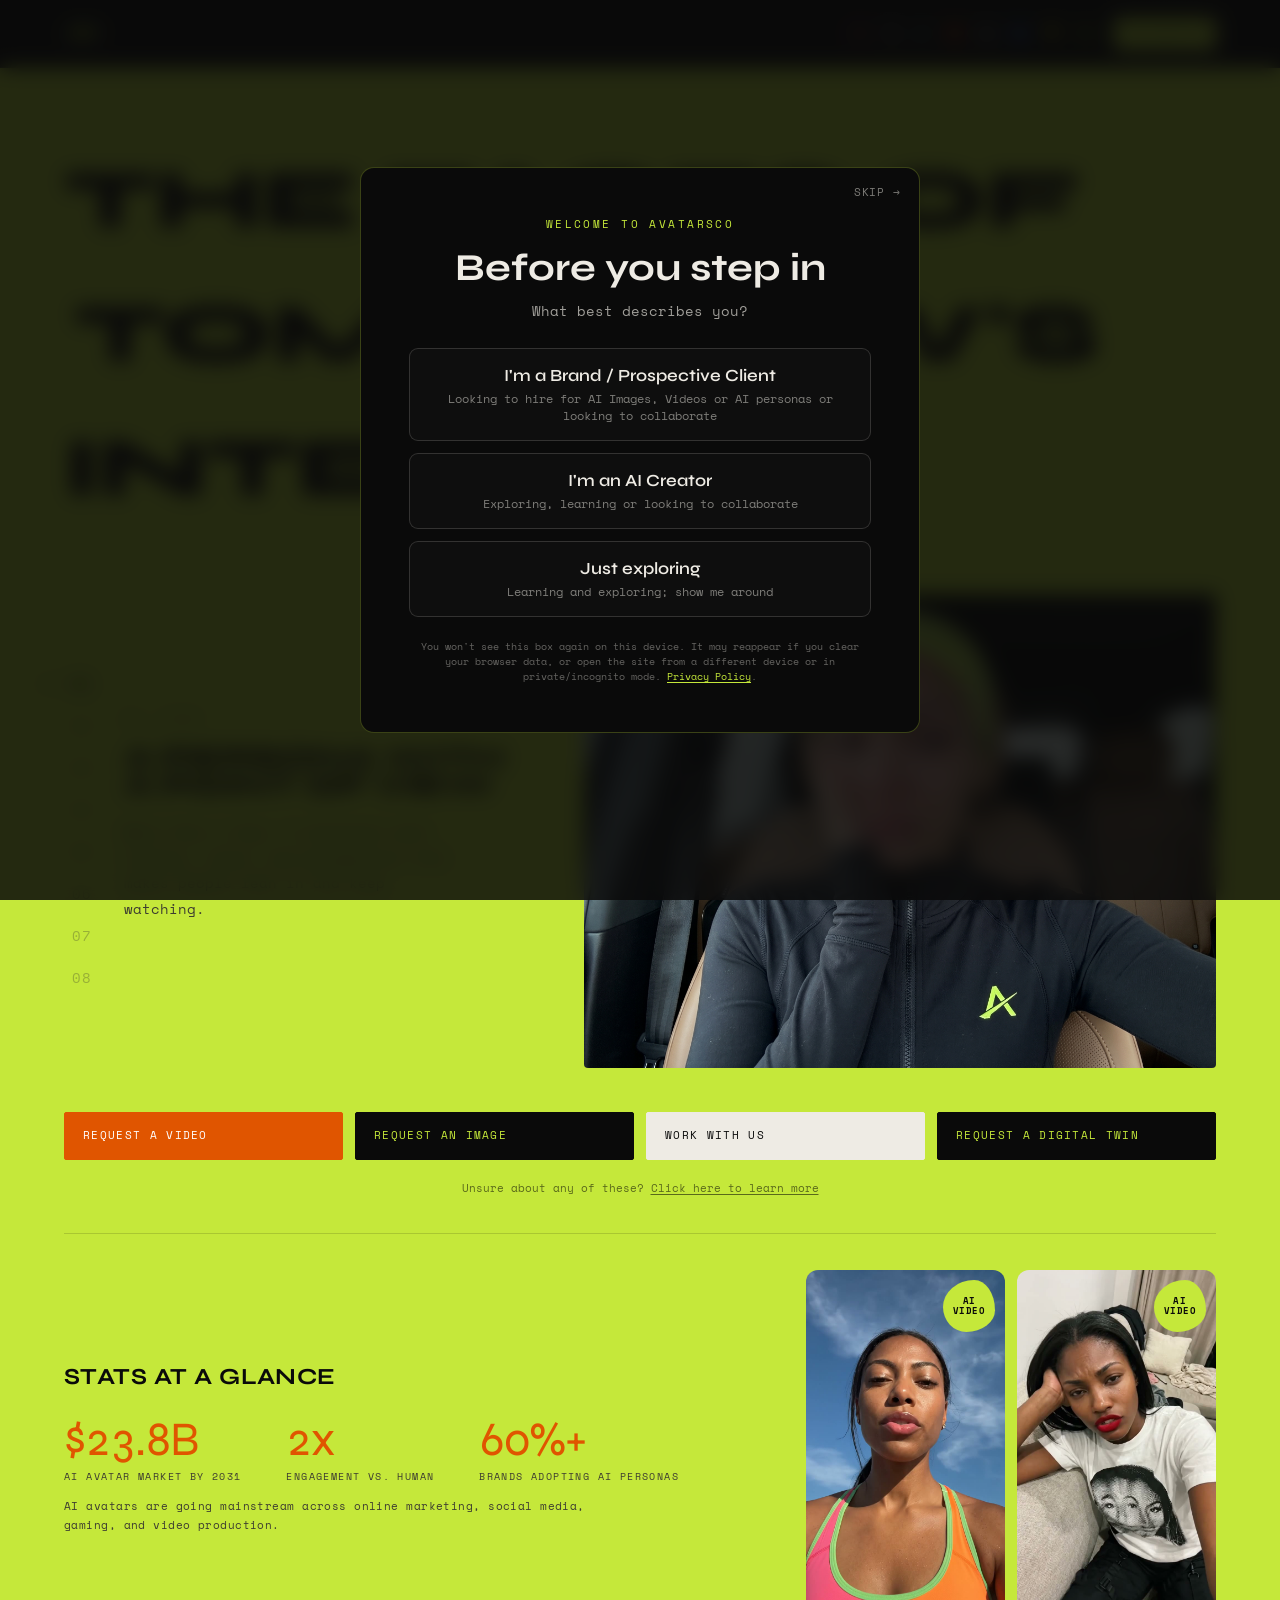
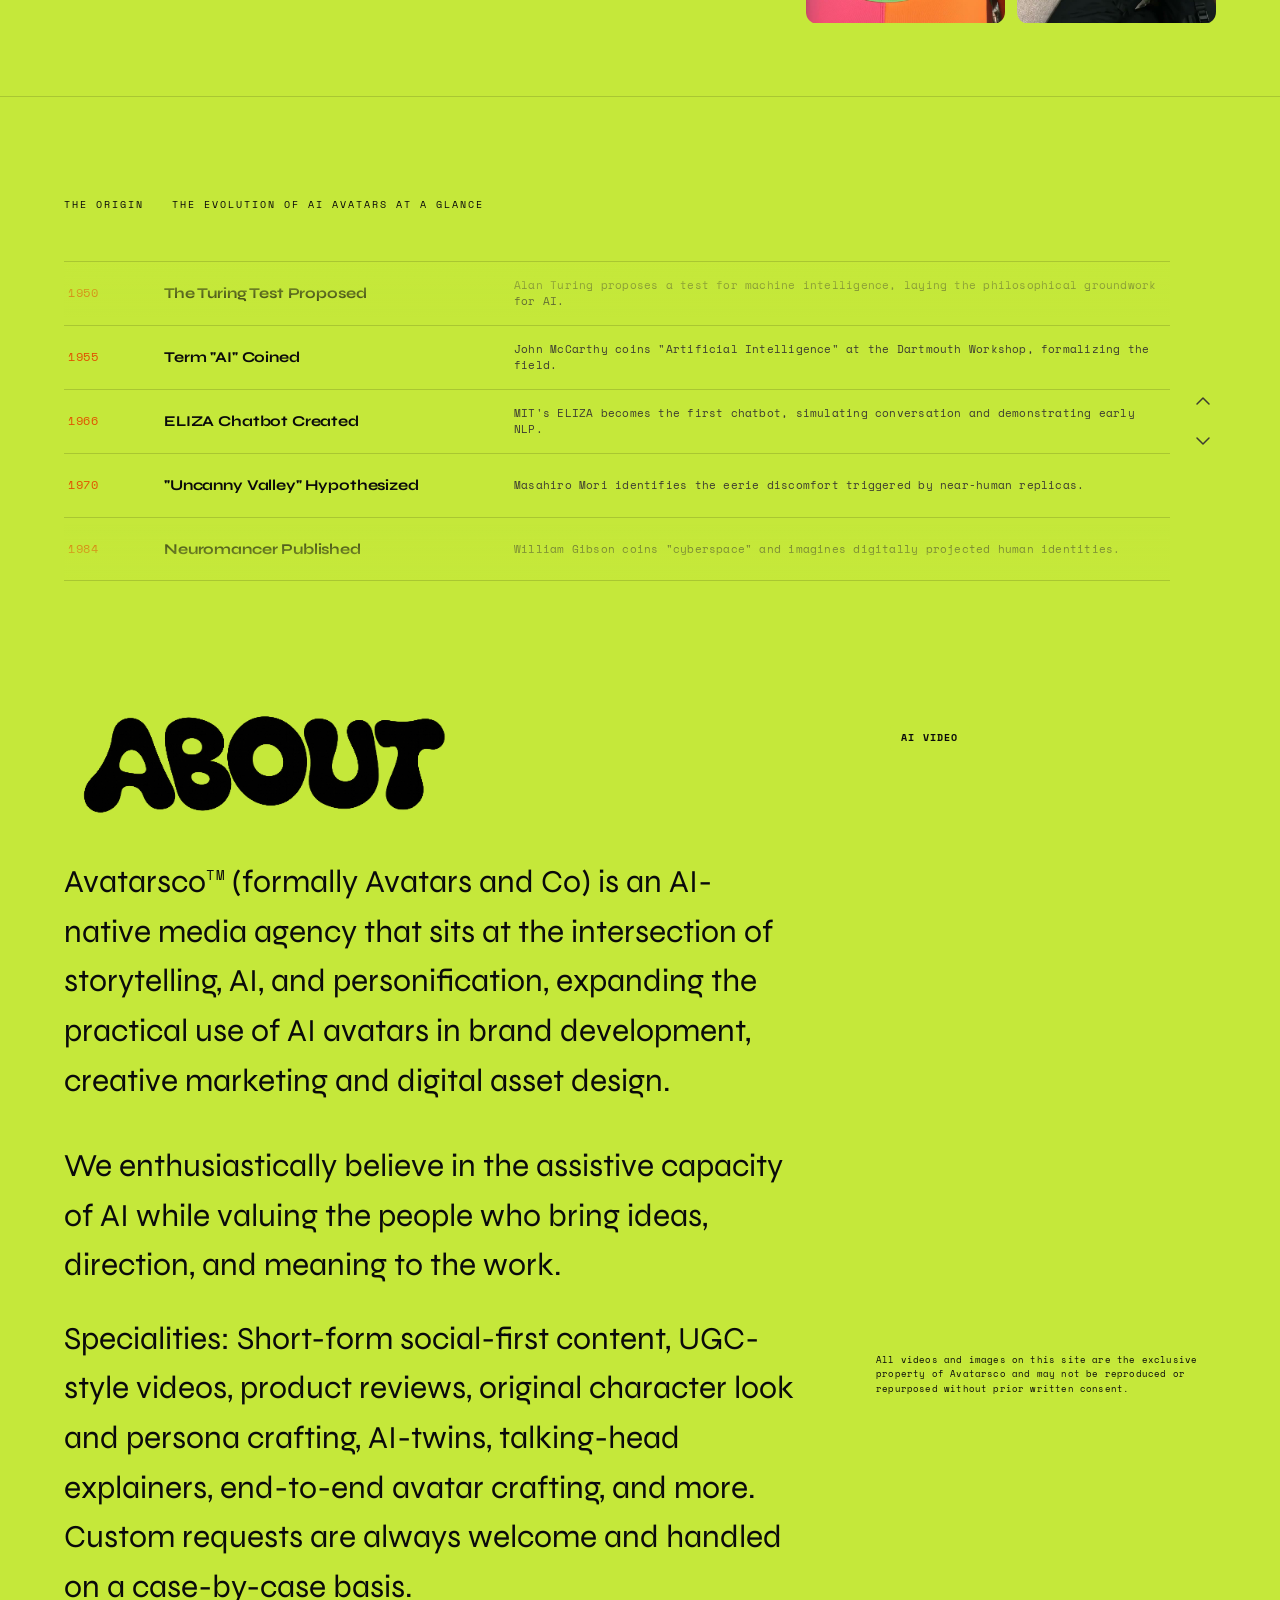
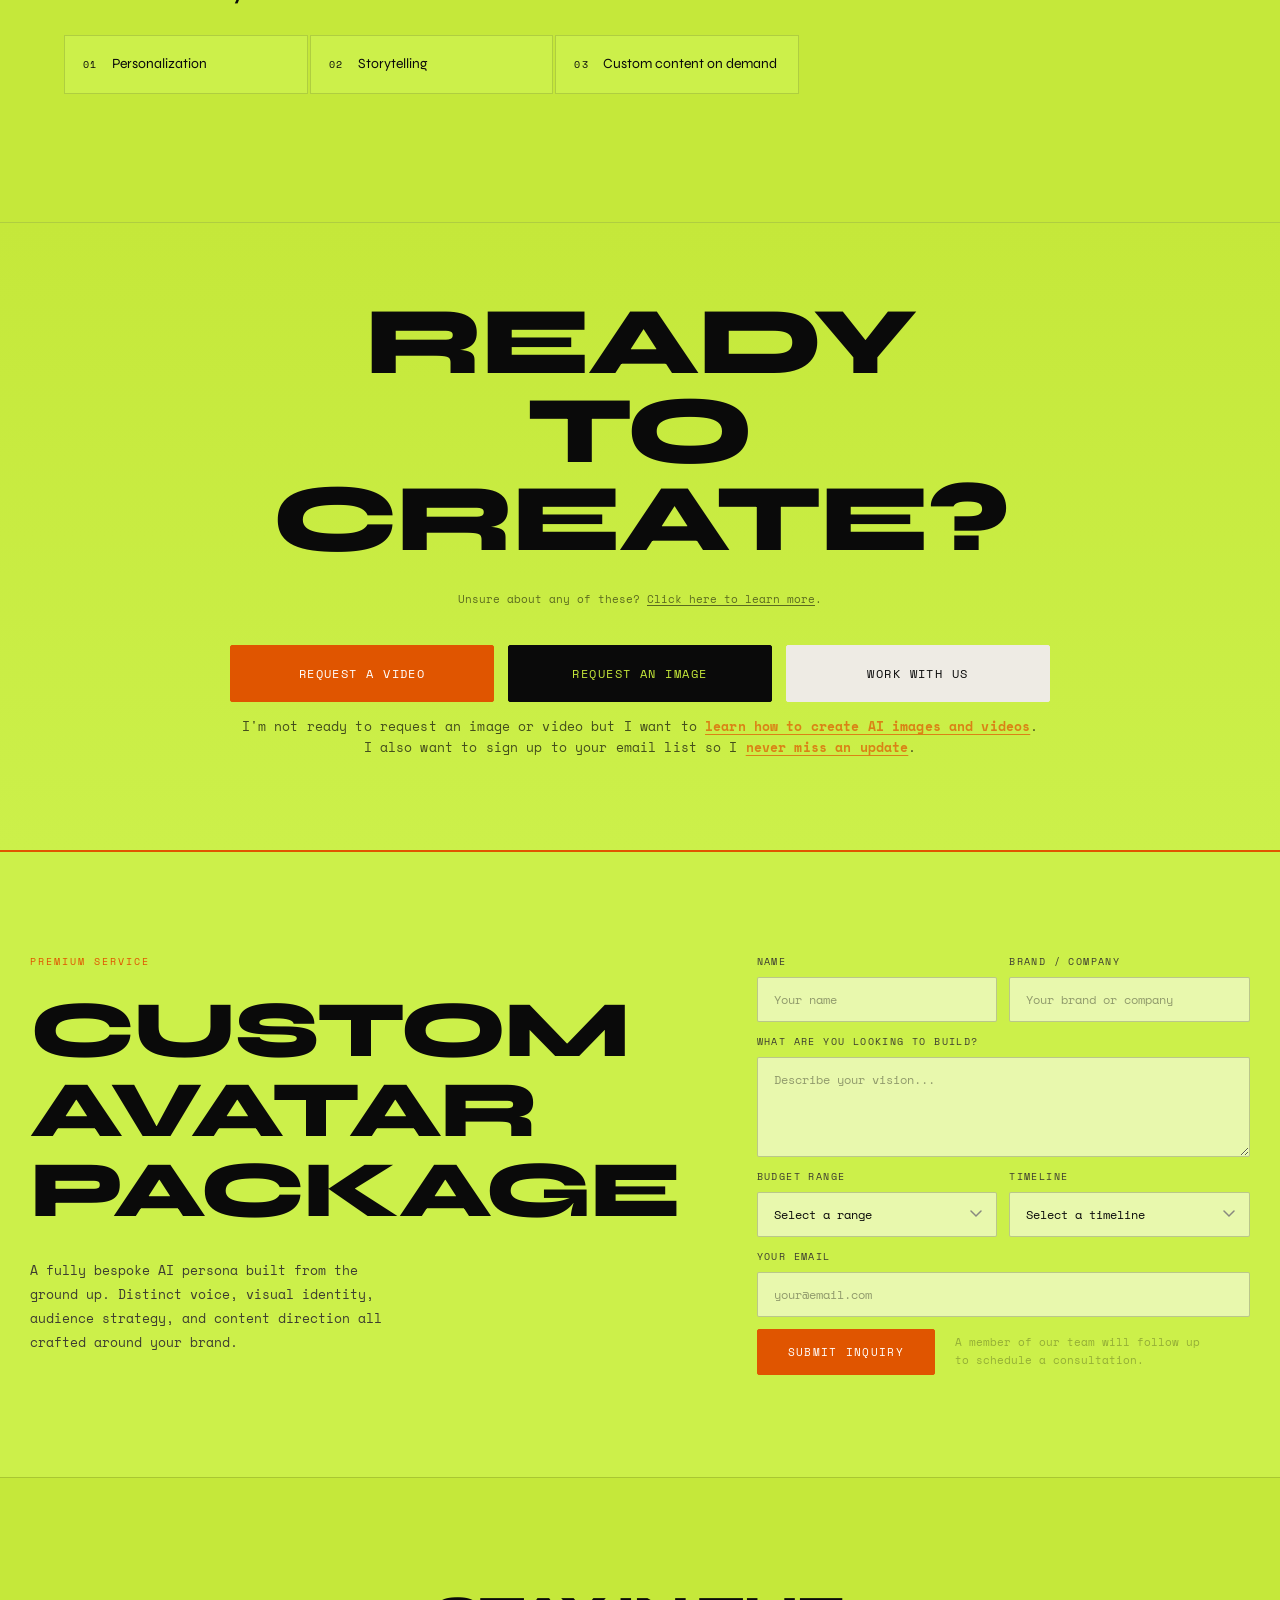
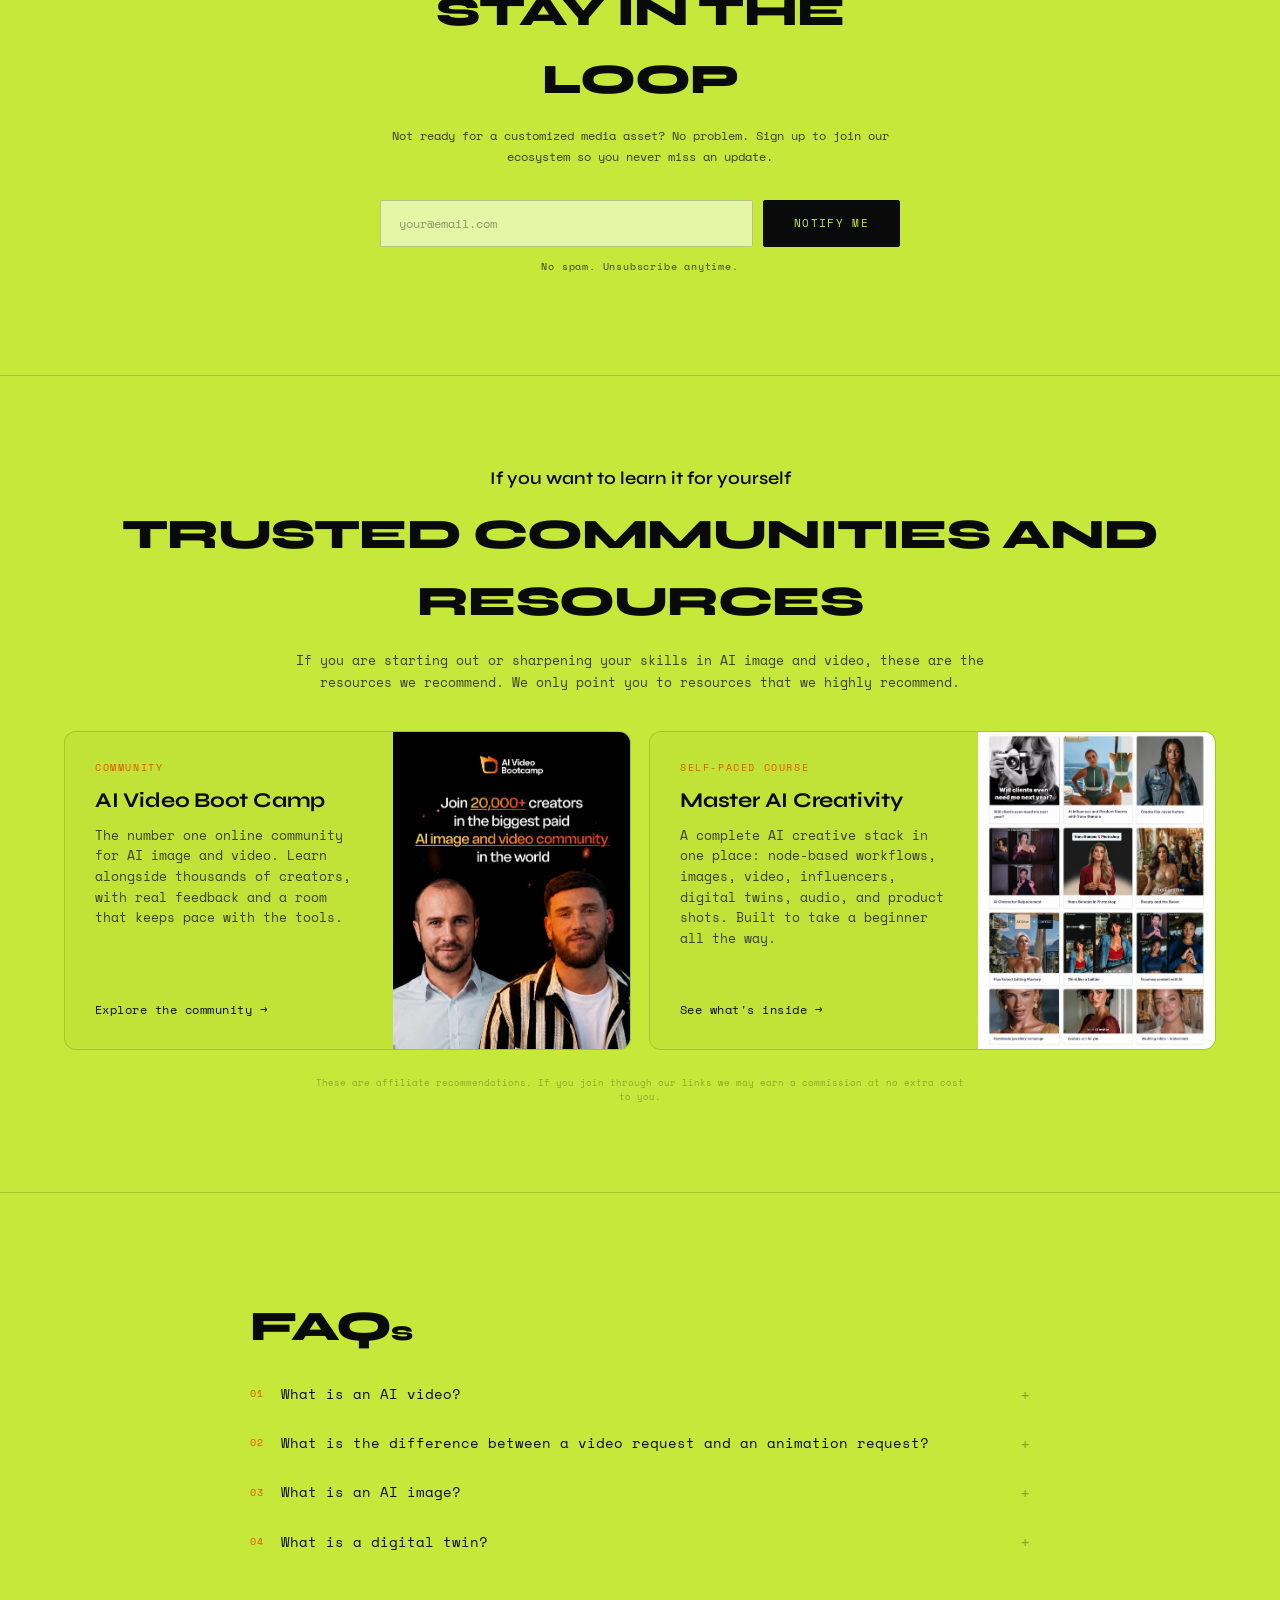
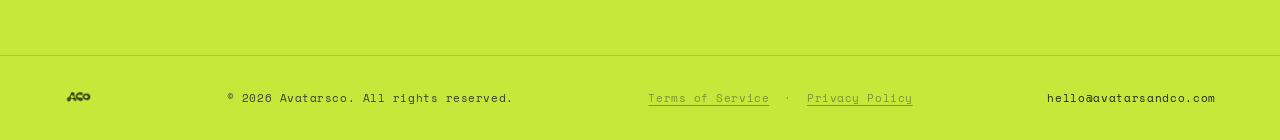
==== commit 1a831a81: "Fix hero video reliability: convert .mov to .mp4, add poster fallbacks, lock 9:16 frame shape (no Lo" ====
--- a/index.html
+++ b/index.html
@@ -26,7 +26,7 @@
   <link rel="preconnect" href="https://fonts.googleapis.com">
   <link rel="preconnect" href="https://fonts.gstatic.com" crossorigin>
   <link href="https://fonts.googleapis.com/css2?family=Nunito:wght@900&family=Syne:wght@400;600;700;800&family=Space+Mono:wght@400;700&family=Jost:wght@300;400&display=swap" rel="stylesheet">
-  <link rel="stylesheet" href="style.css?v=120">
+  <link rel="stylesheet" href="style.css?v=121">
 
   <!-- Organization schema: tells Google the business, its logo, and that
        "Avatarsco" and "Avatars and Co" are the same entity. -->
@@ -299,11 +299,11 @@
         </div>
         <div class="hero-videos" oncontextmenu="return false">
           <div class="hero-video">
-            <video src="assets/Video%20(for%20column)/AI-Avatar-Video.mp4" autoplay muted loop playsinline preload="metadata" disablepictureinpicture></video>
+            <video src="assets/Video%20(for%20column)/AI-Avatar-Video.mp4" poster="assets/Video%20(for%20column)/AI-Avatar-Video.jpg" autoplay muted loop playsinline preload="auto" disablepictureinpicture></video>
             <span class="hero-video-badge"><span class="badge-txt">AI<br>Video</span></span>
           </div>
           <div class="hero-video">
-            <video src="assets/Video%20(for%20column)/AI-Avatar-Video-1.mov" autoplay muted loop playsinline preload="metadata" disablepictureinpicture></video>
+            <video src="assets/Video%20(for%20column)/AI-Avatar-Video-1.mp4" poster="assets/Video%20(for%20column)/AI-Avatar-Video-1.jpg" autoplay muted loop playsinline preload="auto" disablepictureinpicture></video>
             <span class="hero-video-badge"><span class="badge-txt">AI<br>Video</span></span>
           </div>
         </div>
--- a/style.css
+++ b/style.css
@@ -581,20 +581,20 @@
   gap: 12px;
   width: clamp(260px, 32vw, 440px);
   flex-shrink: 0;
+  align-items: flex-start;
 }
 .hero-video {
   position: relative;
   flex: 1;
-  aspect-ratio: 9 / 16;
+  min-width: 0;
   border-radius: 12px;
   overflow: hidden;
   background: #000;
 }
 .hero-video video {
-  position: absolute;
-  inset: 0;
+  display: block;
   width: 100%;
-  height: 100%;
+  aspect-ratio: 9 / 16;
   object-fit: cover;
   pointer-events: none;
   user-select: none;
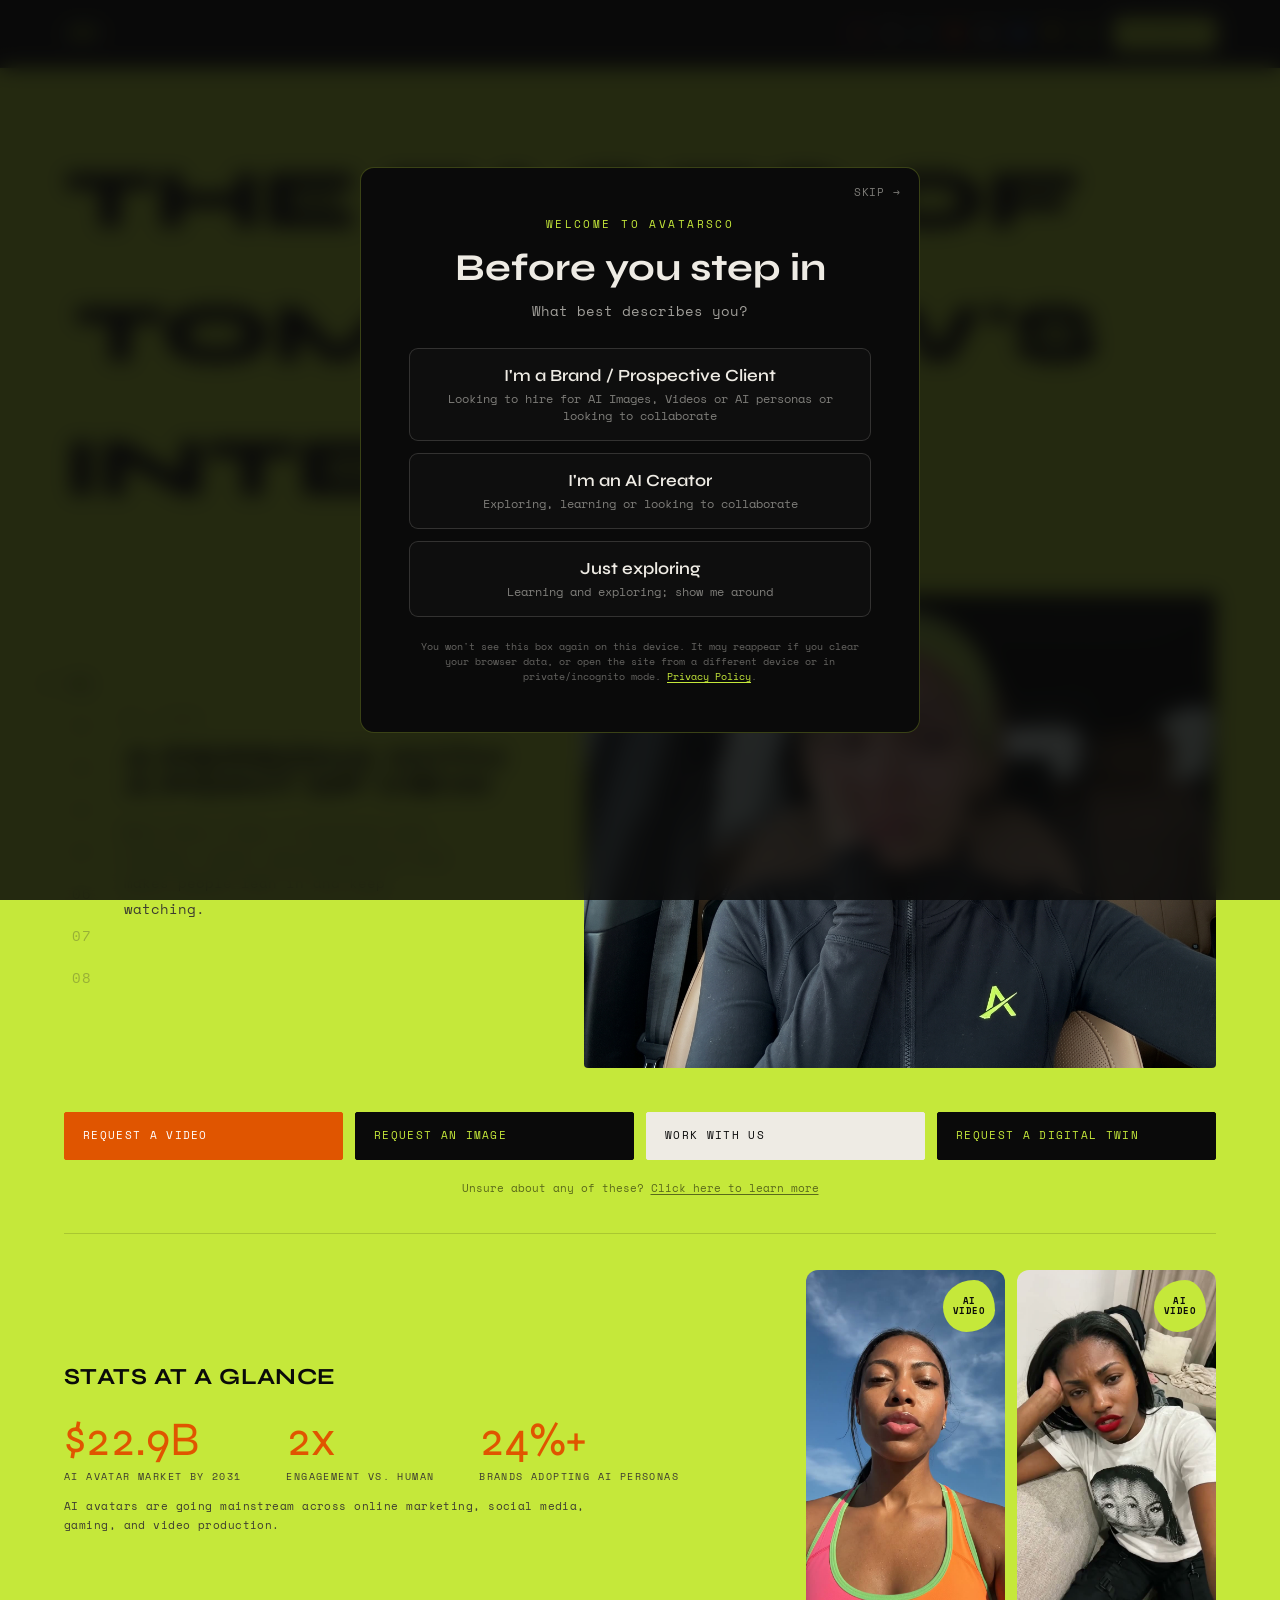
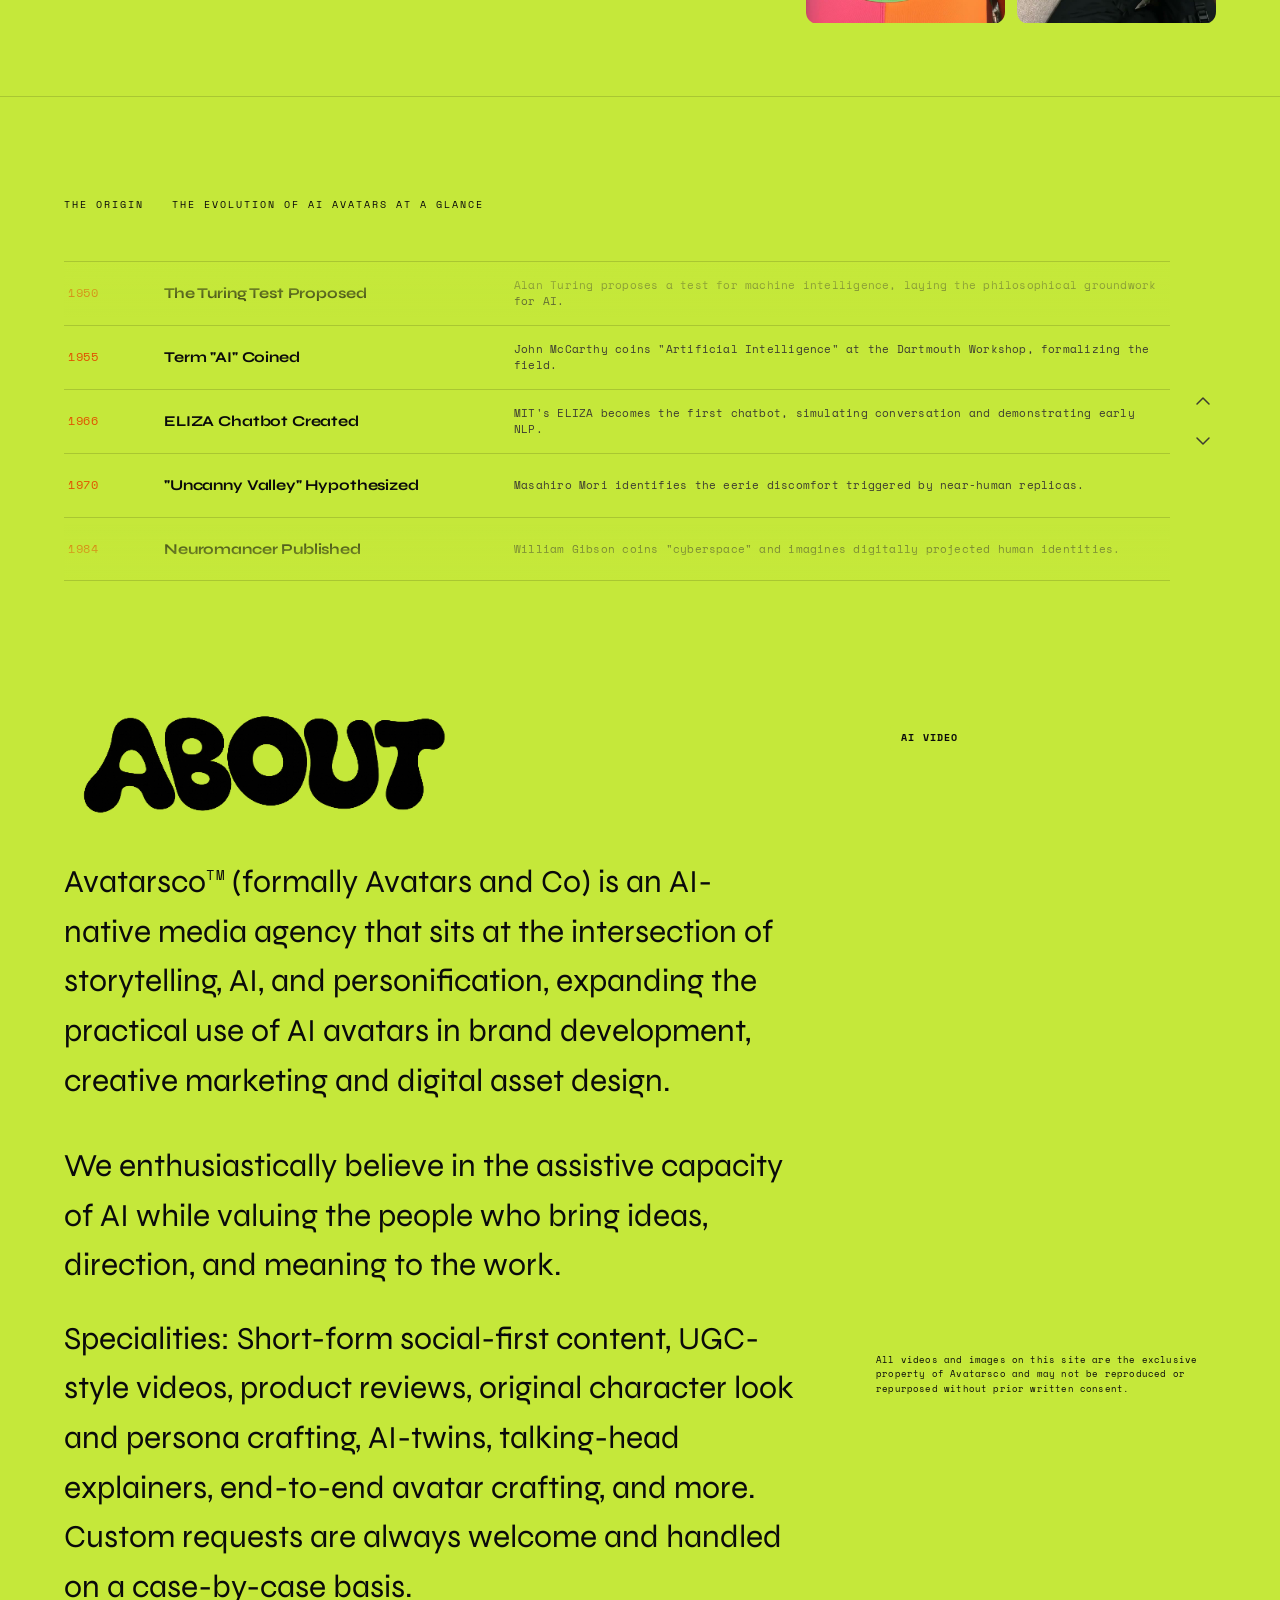
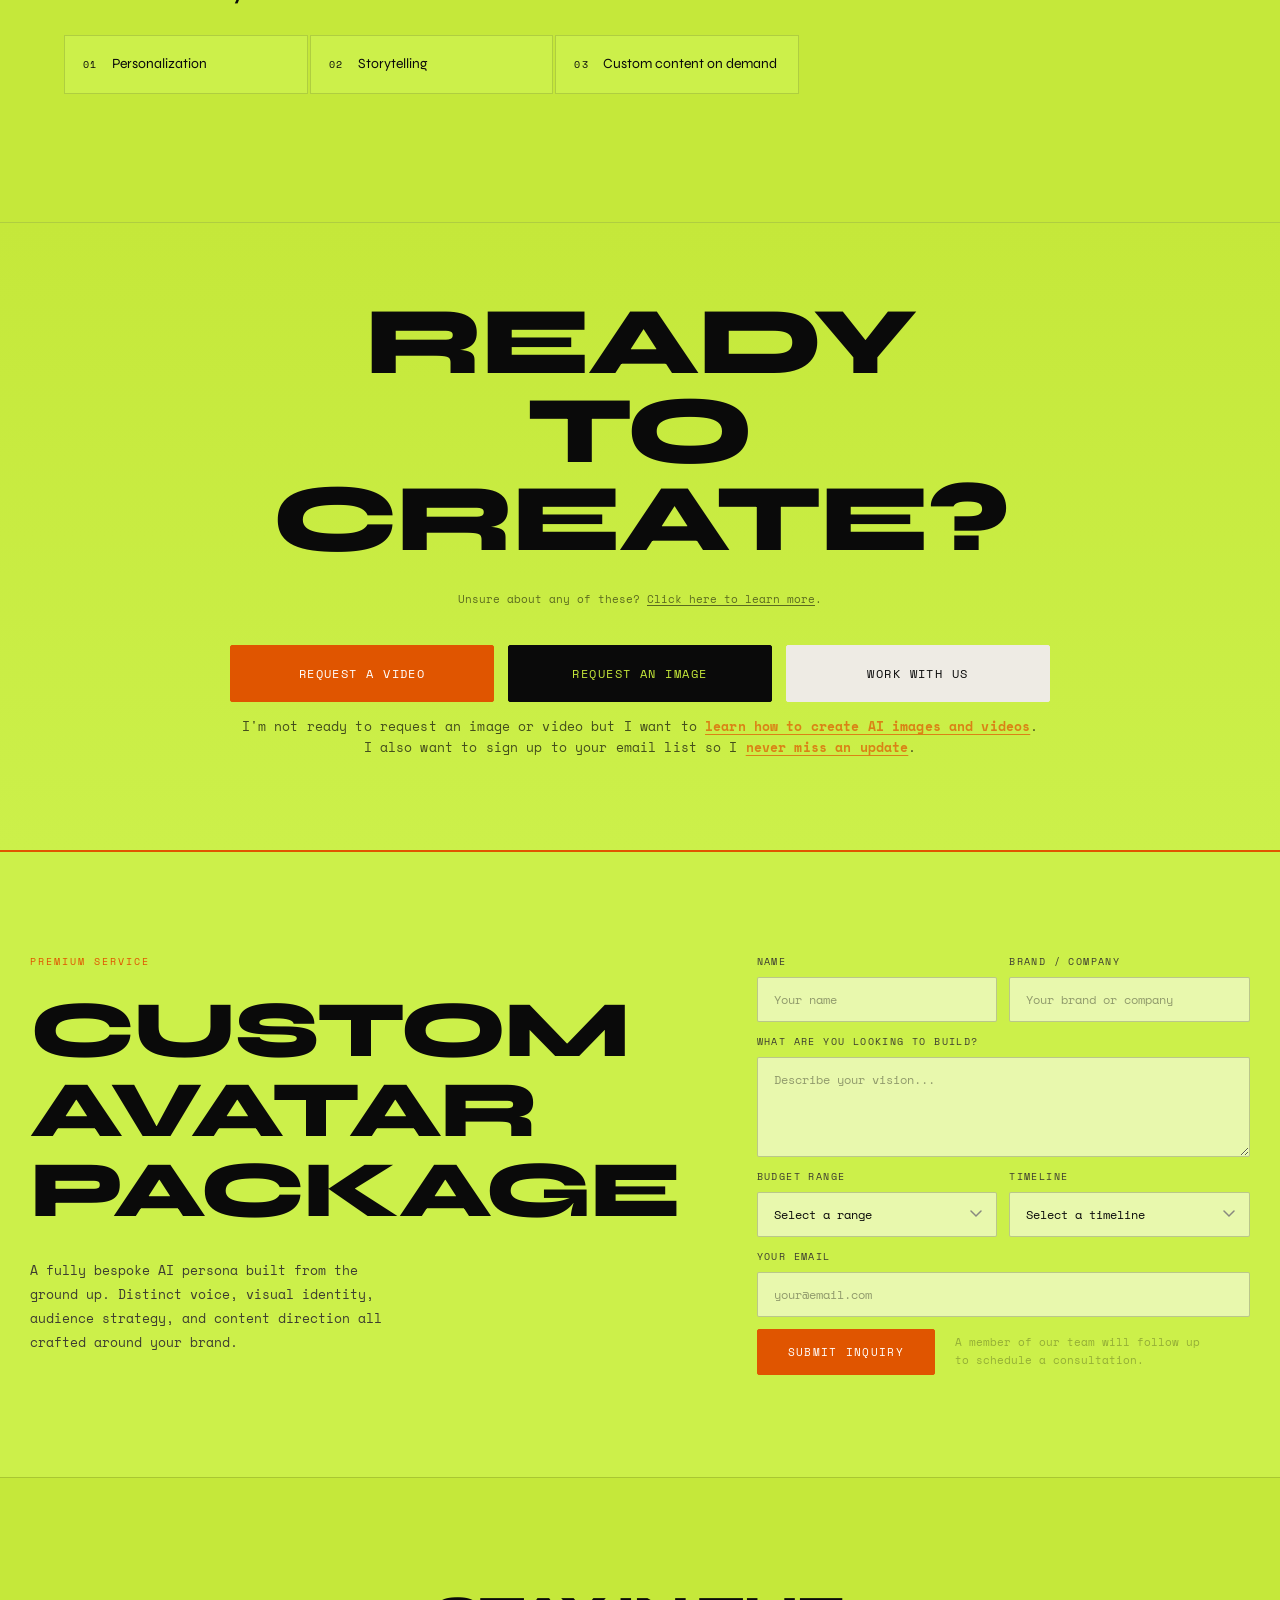
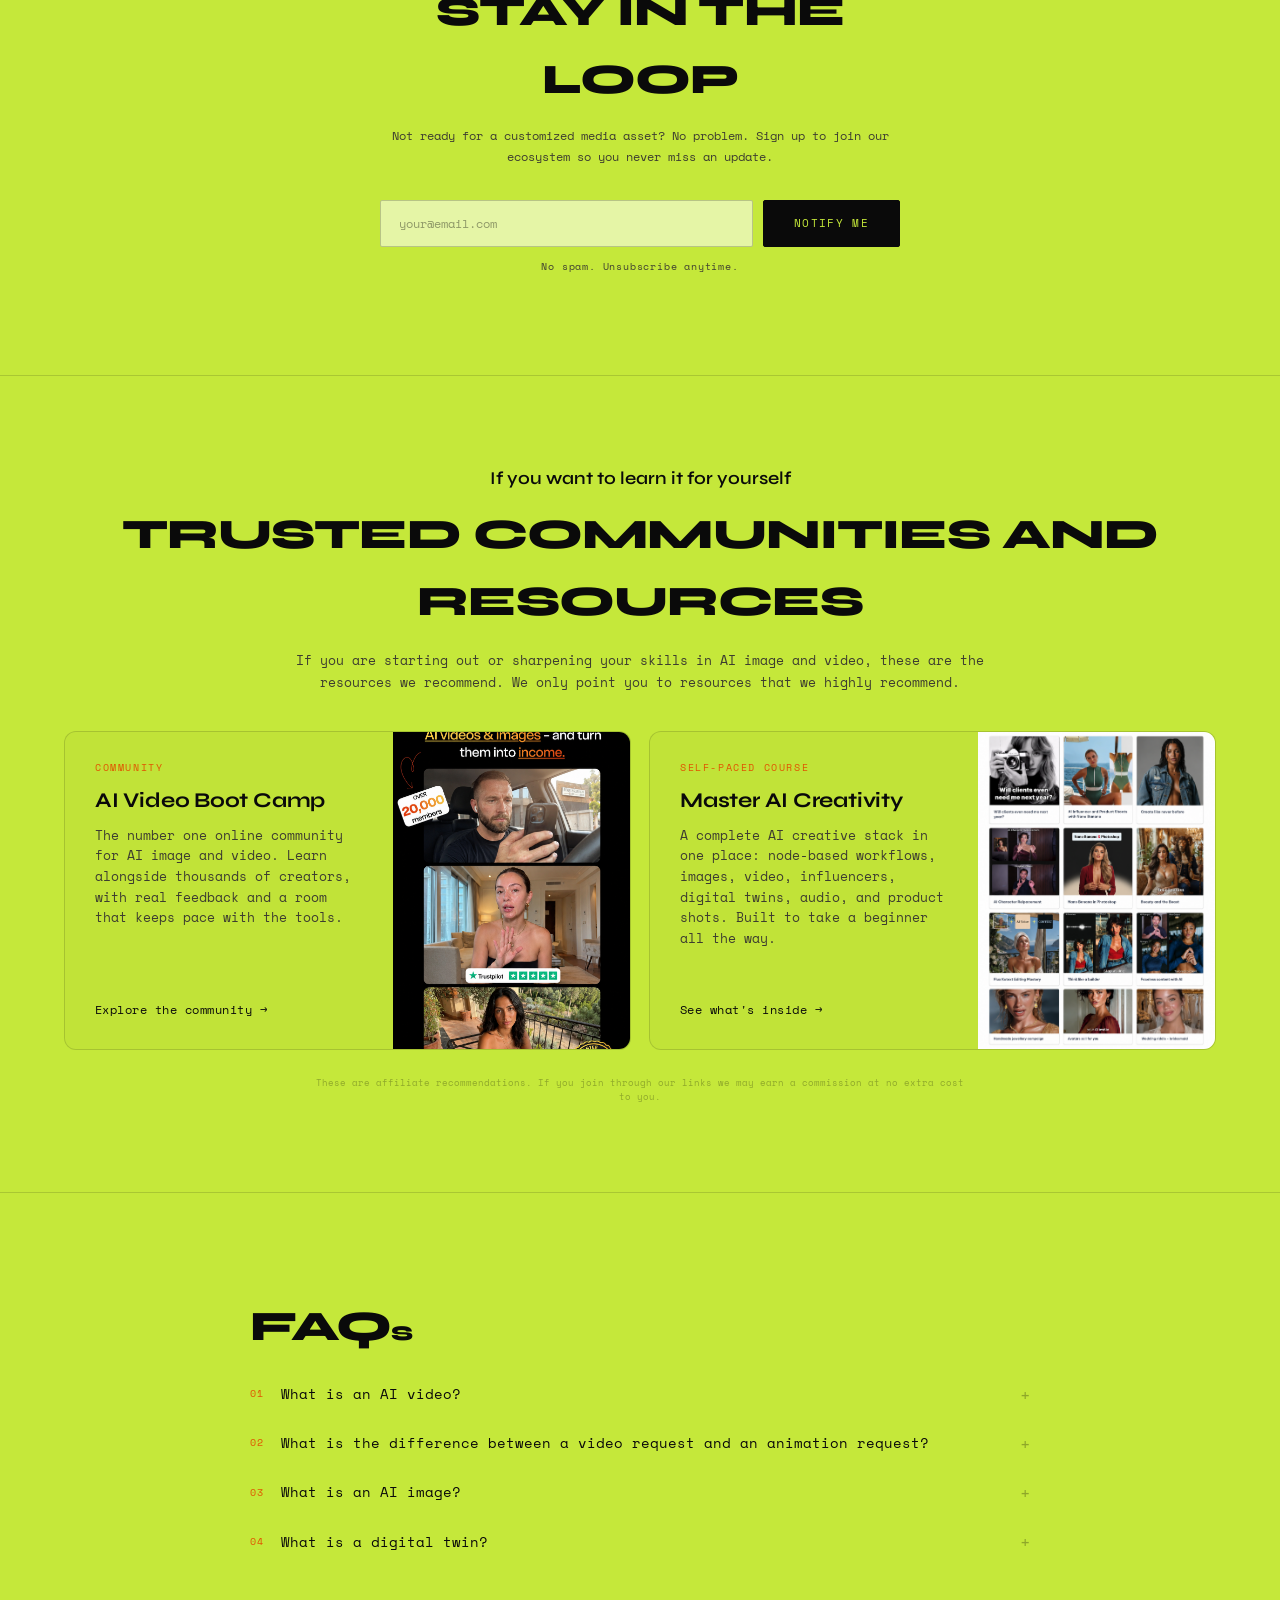
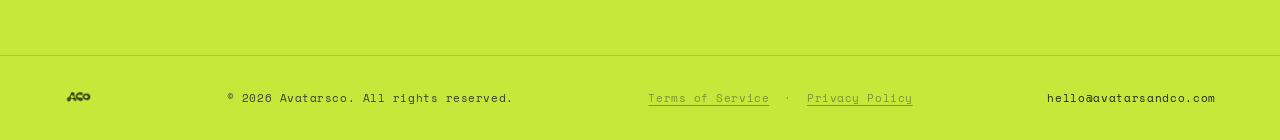
==== commit 4df38f09: "Mobile polish + analytics opt-out: one-line stats title, animate 60%+ stat, new Bootcamp photos (mob" ====
--- a/index.html
+++ b/index.html
@@ -26,7 +26,7 @@
   <link rel="preconnect" href="https://fonts.googleapis.com">
   <link rel="preconnect" href="https://fonts.gstatic.com" crossorigin>
   <link href="https://fonts.googleapis.com/css2?family=Nunito:wght@900&family=Syne:wght@400;600;700;800&family=Space+Mono:wght@400;700&family=Jost:wght@300;400&display=swap" rel="stylesheet">
-  <link rel="stylesheet" href="style.css?v=121">
+  <link rel="stylesheet" href="style.css?v=122">
 
   <!-- Organization schema: tells Google the business, its logo, and that
        "Avatarsco" and "Avatars and Co" are the same entity. -->
@@ -184,7 +184,7 @@
           <span class="hl-thin hl-internet">internet</span>
         </span>
       </h1>
-      <h2 class="stats-title-block">AI is Not<br>Just a Trend</h2>
+      <h2 class="stats-title-block">AI is Not Just a Trend</h2>
       <!-- Hero showcase: large push-transition photo slideshow -->
       <div class="hero-showcase" id="hero-showcase-feat">
         <div class="showcase-nums" id="showcase-nums">
@@ -290,7 +290,7 @@
               <span class="stat-label">Engagement vs. Human</span>
             </div>
             <div class="hero-stat">
-              <span class="stat-num">60%+</span>
+              <span class="stat-num" data-count="60" data-from="0" data-suffix="%+" data-decimals="0" data-duration="1800">60%+</span>
               <span class="stat-label">Brands Adopting AI Personas</span>
             </div>
           </div>
@@ -301,10 +301,12 @@
           <div class="hero-video">
             <video src="assets/Video%20(for%20column)/AI-Avatar-Video.mp4" poster="assets/Video%20(for%20column)/AI-Avatar-Video.jpg" autoplay muted loop playsinline preload="auto" disablepictureinpicture></video>
             <span class="hero-video-badge"><span class="badge-txt">AI<br>Video</span></span>
+            <span class="hero-video-stamp">Avatarsco</span>
           </div>
           <div class="hero-video">
             <video src="assets/Video%20(for%20column)/AI-Avatar-Video-1.mp4" poster="assets/Video%20(for%20column)/AI-Avatar-Video-1.jpg" autoplay muted loop playsinline preload="auto" disablepictureinpicture></video>
             <span class="hero-video-badge"><span class="badge-txt">AI<br>Video</span></span>
+            <span class="hero-video-stamp">Avatarsco</span>
           </div>
         </div>
       </div>
@@ -519,8 +521,8 @@
           </div>
           <div class="recommend-img">
             <picture>
-              <source media="(max-width: 560px)" srcset="assets/Web%20Photo%20Gallery/AI-VB.jpg">
-              <img src="assets/Web%20Photo%20Gallery/AI-VB-Resized.png" alt="AI Video Boot Camp community" loading="lazy">
+              <source media="(max-width: 560px)" srcset="assets/Web%20Photo%20Gallery/AI-VB.jpeg">
+              <img src="assets/Web%20Photo%20Gallery/AI-VB-Resized.png?v=2" alt="AI Video Boot Camp community" loading="lazy">
             </picture>
           </div>
         </a>
@@ -970,7 +972,7 @@
   </script>
 
   <!-- Entry gate (first-visit interstitial + analytics) -->
-  <script src="entry-gate.js?v=6" defer></script>
+  <script src="entry-gate.js?v=7" defer></script>
 
 </body>
 </html>
--- a/style.css
+++ b/style.css
@@ -600,6 +600,27 @@
   user-select: none;
   -webkit-user-select: none;
   -webkit-touch-callout: none;
+}
+/* Mobile-only brand stamp centered at the bottom of each hero video */
+.hero-video-stamp {
+  display: none;
+  position: absolute;
+  bottom: 12px;
+  left: 50%;
+  transform: translateX(-50%);
+  z-index: 2;
+  font-family: var(--font-u);
+  font-size: 10px;
+  font-weight: 700;
+  letter-spacing: 0.14em;
+  text-transform: uppercase;
+  color: var(--ink);
+  text-shadow: 0 1px 3px rgba(0, 0, 0, 0.55);
+  pointer-events: none;
+  white-space: nowrap;
+}
+@media (max-width: 768px) {
+  .hero-video-stamp { display: block; }
 }
 .hero-video-badge {
   position: absolute;
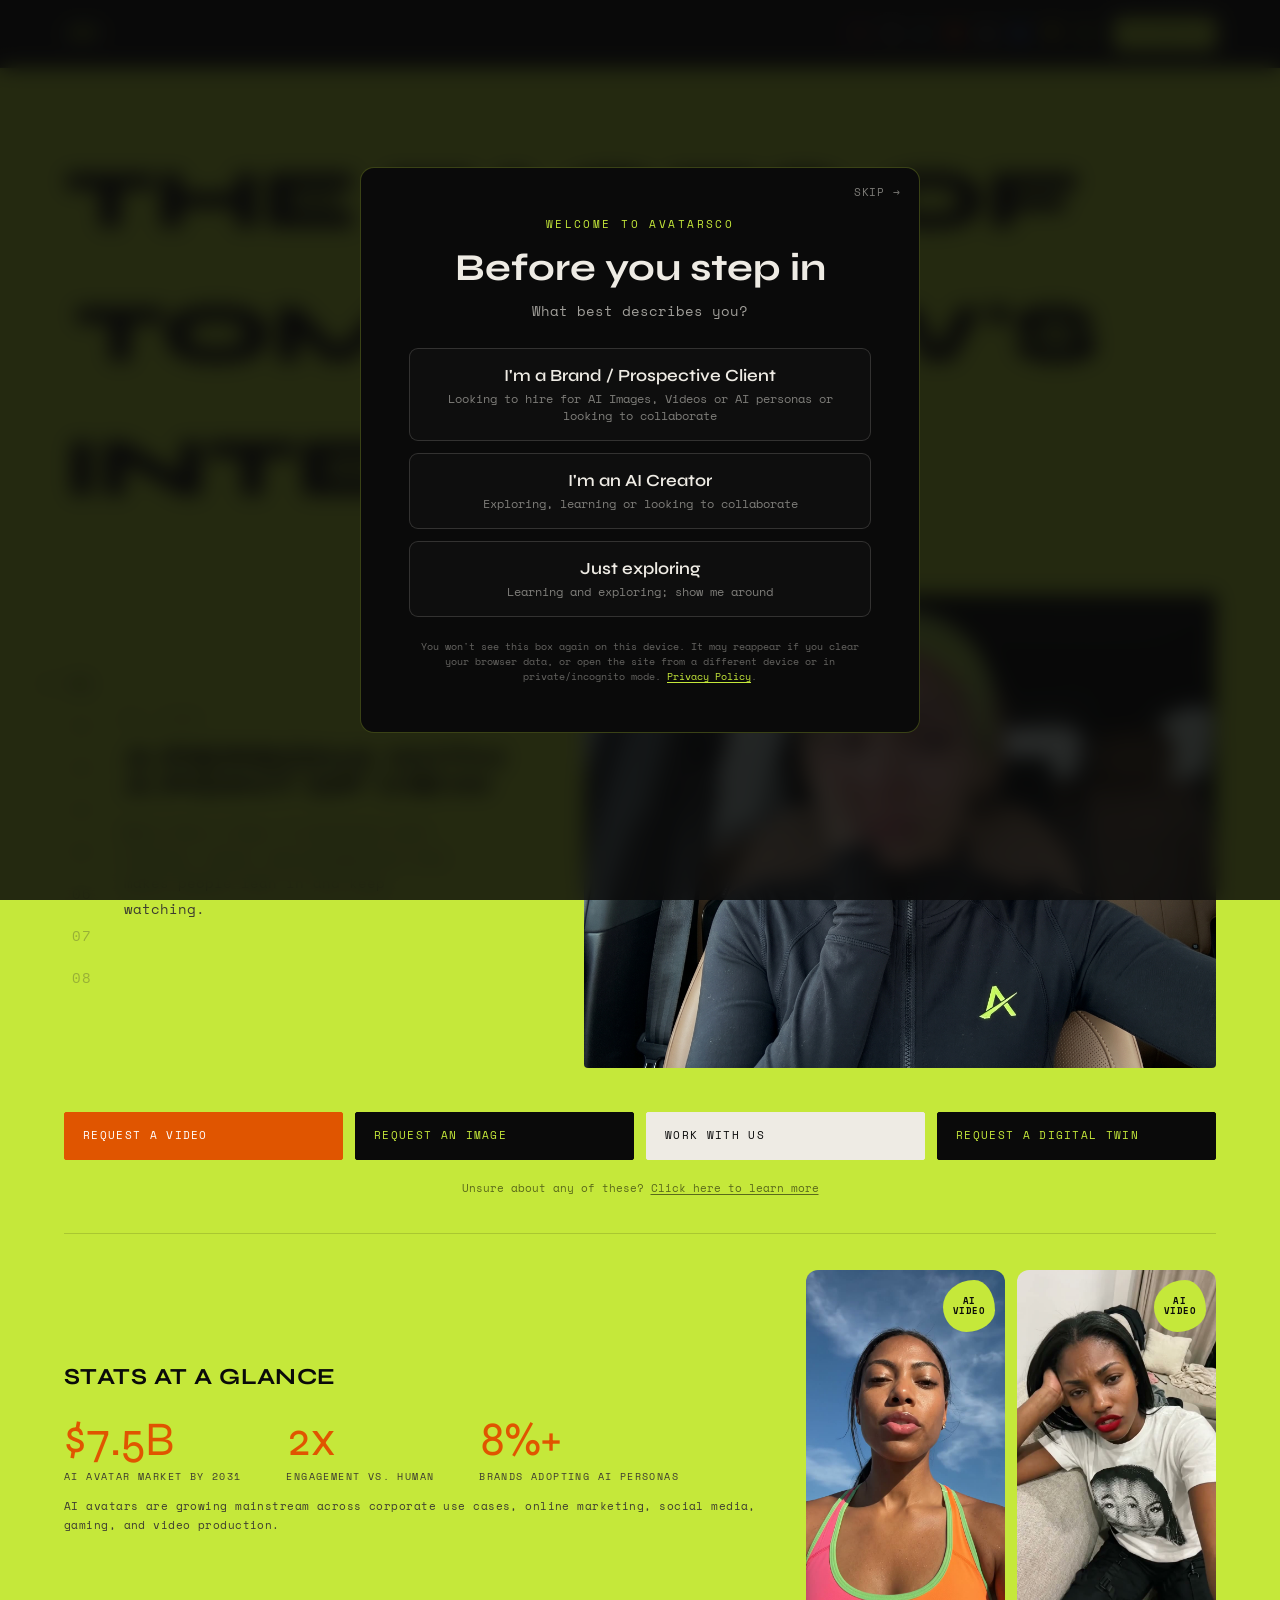
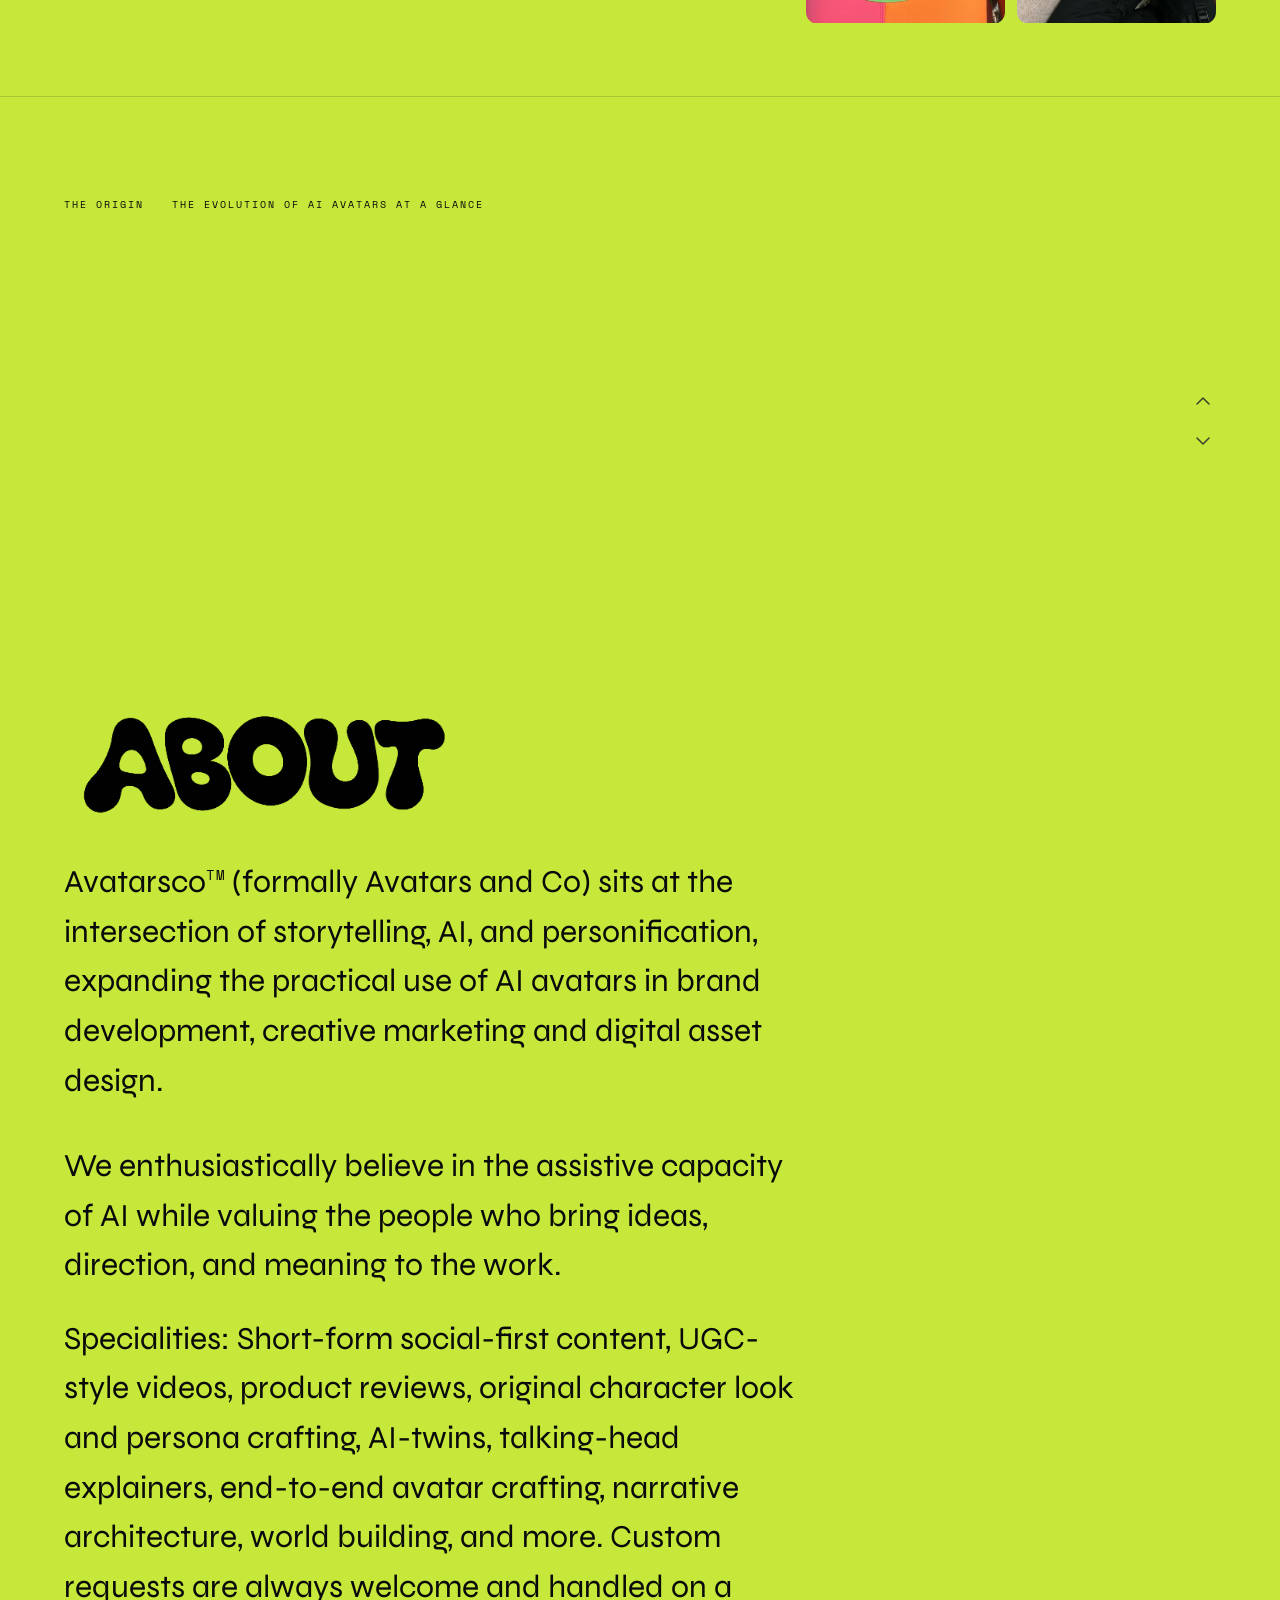
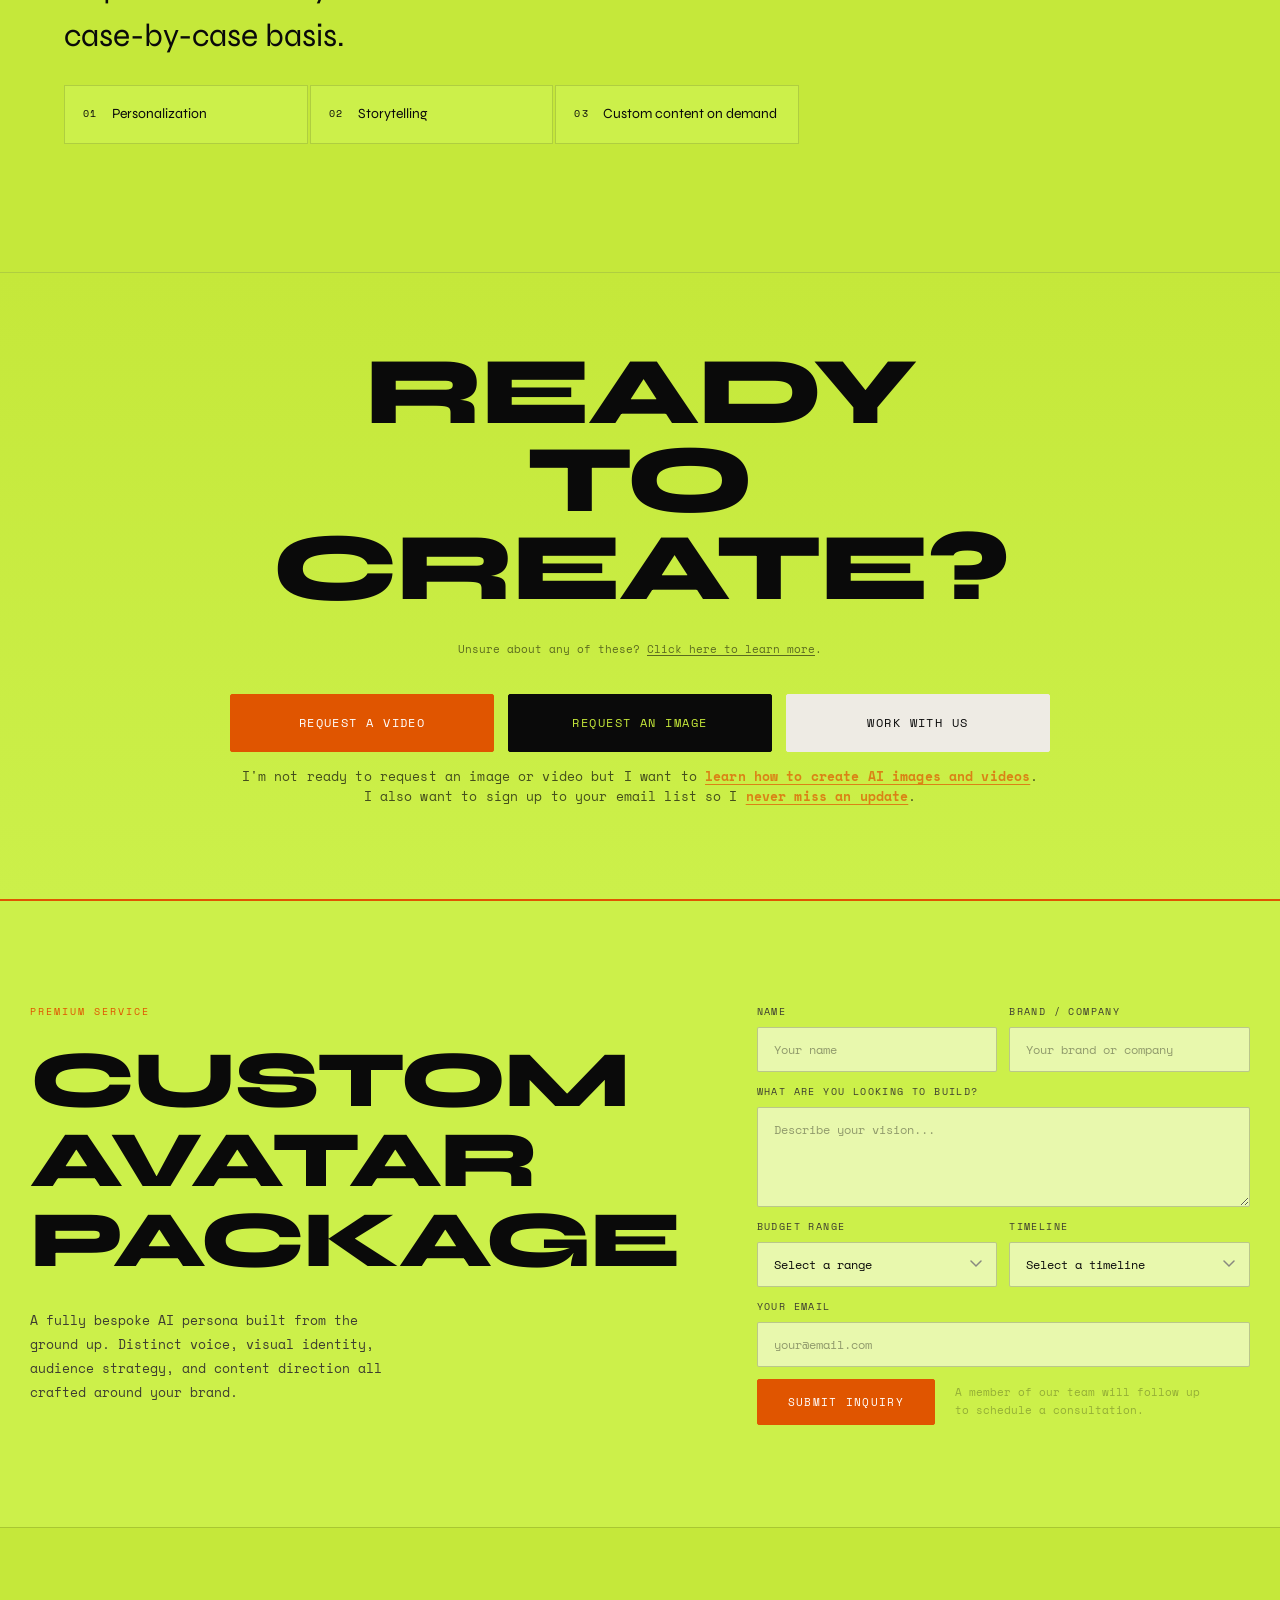
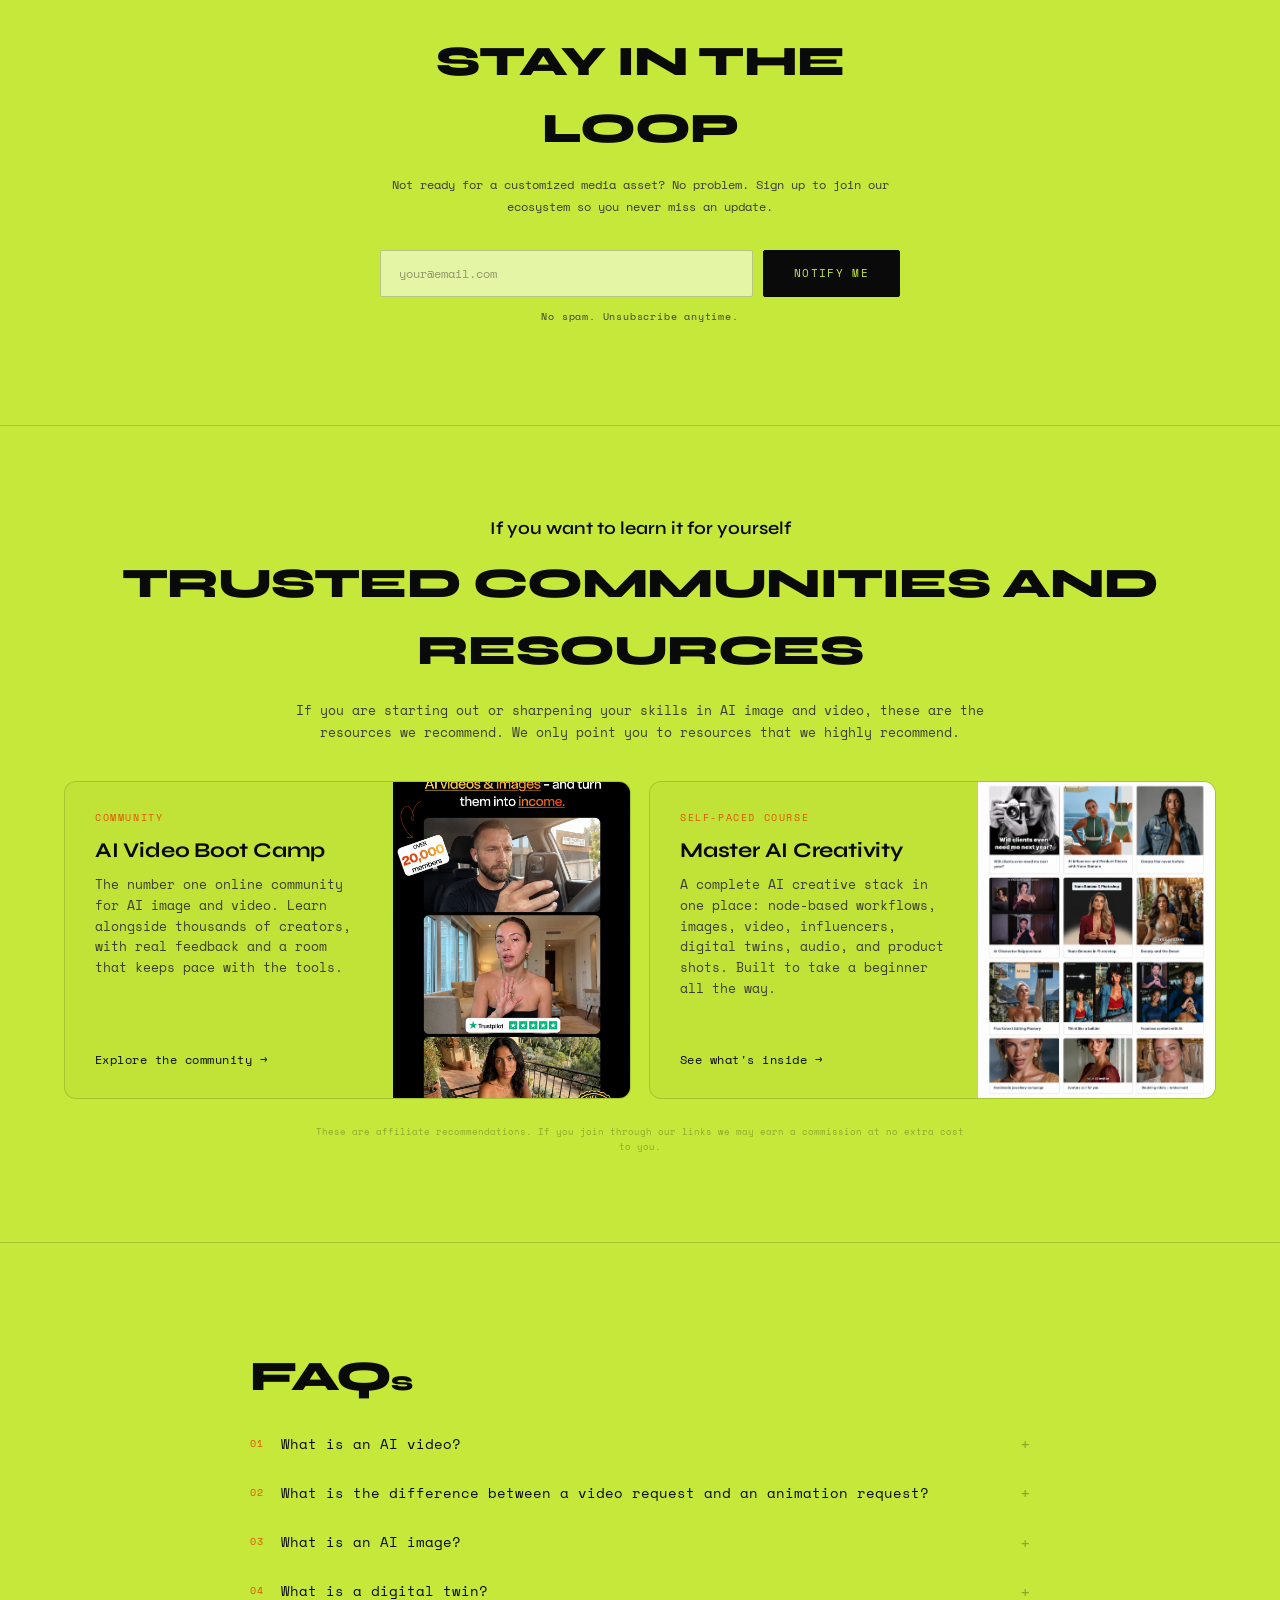
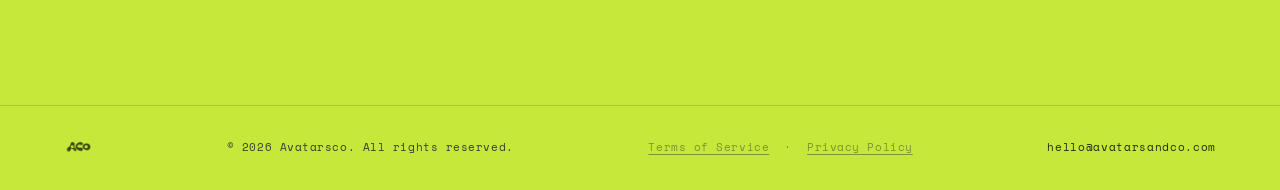
==== commit df965d86: "Content + type polish: two-line stats title, 3400ms count-up, action-title font + separator + drop '" ====
--- a/index.html
+++ b/index.html
@@ -26,7 +26,7 @@
   <link rel="preconnect" href="https://fonts.googleapis.com">
   <link rel="preconnect" href="https://fonts.gstatic.com" crossorigin>
   <link href="https://fonts.googleapis.com/css2?family=Nunito:wght@900&family=Syne:wght@400;600;700;800&family=Space+Mono:wght@400;700&family=Jost:wght@300;400&display=swap" rel="stylesheet">
-  <link rel="stylesheet" href="style.css?v=122">
+  <link rel="stylesheet" href="style.css?v=125">
 
   <!-- Organization schema: tells Google the business, its logo, and that
        "Avatarsco" and "Avatars and Co" are the same entity. -->
@@ -184,7 +184,7 @@
           <span class="hl-thin hl-internet">internet</span>
         </span>
       </h1>
-      <h2 class="stats-title-block">AI is Not Just a Trend</h2>
+      <h2 class="stats-title-block">AI avatars are not<br>Just a Trend</h2>
       <!-- Hero showcase: large push-transition photo slideshow -->
       <div class="hero-showcase" id="hero-showcase-feat">
         <div class="showcase-nums" id="showcase-nums">
@@ -269,7 +269,7 @@
         </a>
       </div>
 
-      <h3 class="action-title entering" style="--order:2">Request a Custom<br>AI Video or Image<br>Project</h3>
+      <h3 class="action-title entering" style="--order:2">Request a Custom<br>AI Video or Image</h3>
       <div class="hero-actions entering" style="--order:2">
         <a href="#" class="btn btn-orange mailto-btn" data-mailto="mailto:hello@avatarsandco.com?subject=Request%20a%20Video&body=Hello%20Avatarsco%2C%0A%0AI%27m%20interested%20in%20requesting%20a%20video.%20Here%27s%20some%20context%3A%0A%0AYour%20name%3A%20%0ABrand%20or%20project%20name%3A%20%0ANumber%20of%20videos%3A%20%0APurpose%20%2F%20Use%20(what%20is%20this%20video%20for%3F)%3A%20%0AUse%20on%20which%20platform(s)%3F%20(e.g.%20TikTok%2C%20Instagram%2C%20YouTube%2C%20Facebook%20Ads)%3A%20%0ARunning%20as%20a%20paid%20ad%3F%20(Yes%20%2F%20No%20%2F%20Unsure)%3A%20%0AVideo%20duration%20(e.g.%2015s%2C%2030s%2C%201%20min%20or%20more)%3A%20%0AEstimated%20budget%3A%20%0A%0APhone%20number%3A%20%0APreferred%20mode%20for%20initial%20contact%20(email%2C%20phone%2C%20etc)%3A%20%0A%0AThank%20you%2C%0A%5BYour%20Name%5D" data-tip="Custom AI video content for campaigns, organic posts, paid ads, and more.">Request a Video</a>
         <a href="#" class="btn btn-primary mailto-btn" data-mailto="mailto:hello@avatarsandco.com?subject=Request%20an%20Image&body=Hello%20Avatarsco%2C%0A%0AI%27m%20interested%20in%20requesting%20image.%20Here%27s%20some%20context%3A%0A%0AYour%20name%3A%20%0ABrand%20or%20project%20name%3A%20%0AIs%20this%20a%20product-based%20or%20person-based%20image%3F%20%0AHow%20many%20images%20do%20you%20need%3F%20%0AWhat%20will%20the%20images%20be%20used%20for%20(E-commerce%2C%20Website%2C%20Ads%2C%20Social%20Media%2C%20Print%2C%20etc.)%3F%20%0ADescribe%20the%20style%20of%20images%20that%20you%20want%20(you%20can%20include%20links%20or%20references)%3A%20%0AWill%20any%20images%20require%20text%3F%20%0AWhen%20do%20you%20need%20the%20images%3F%20%0AEstimated%20budget%3A%20%0A%0APhone%20number%3A%20%0APreferred%20mode%20for%20initial%20contact%20(email%2C%20phone%2C%20etc)%3A%20%0A%0AThank%20you%2C%0A%5BYour%20Name%5D" data-tip="Custom AI-generated imagery for your brand, product, or campaign.">Request an Image</a>
@@ -282,7 +282,7 @@
           <h3 class="hero-stats-title">Stats at a Glance</h3>
           <div class="hero-stats-row">
             <div class="hero-stat">
-              <span class="stat-num" data-count="57.9" data-from="0" data-prefix="$" data-suffix="B" data-decimals="1" data-duration="1800">$57.9B</span>
+              <span class="stat-num" data-count="57.9" data-from="0" data-prefix="$" data-suffix="B" data-decimals="1" data-duration="3400">$57.9B</span>
               <span class="stat-label">AI Avatar Market by 2031</span>
             </div>
             <div class="hero-stat">
@@ -290,12 +290,12 @@
               <span class="stat-label">Engagement vs. Human</span>
             </div>
             <div class="hero-stat">
-              <span class="stat-num" data-count="60" data-from="0" data-suffix="%+" data-decimals="0" data-duration="1800">60%+</span>
+              <span class="stat-num" data-count="60" data-from="0" data-suffix="%+" data-decimals="0" data-duration="3400">60%+</span>
               <span class="stat-label">Brands Adopting AI Personas</span>
             </div>
           </div>
           <h3 class="context-title">Fresh Creatives without the Creative Fatigue</h3>
-          <p class="hero-context">AI avatars are going mainstream across online marketing, social media,<br>gaming, and video production.</p>
+          <p class="hero-context">AI avatars are growing mainstream across corporate use cases, online marketing, social media, gaming, and video production.</p>
         </div>
         <div class="hero-videos" oncontextmenu="return false">
           <div class="hero-video">
@@ -316,7 +316,7 @@
     <section class="timeline-section">
       <div class="timeline-section-inner">
         <div class="timeline-section-header" data-reveal>
-          <p class="timeline-eyebrow">The origin</p>
+          <p class="timeline-eyebrow">The Origin</p>
           <h2 class="timeline-title">The Evolution of AI Avatars at a Glance</h2>
         </div>
         <div class="timeline-controls-wrapper">
@@ -371,13 +371,13 @@
         <div class="manifesto-content">
           <img src="assets/about-heading.png" alt="About" class="manifesto-heading" data-reveal>
           <p class="manifesto-text" data-reveal>
-            Avatarsco<sup class="tm">TM</sup> (formally Avatars and Co) is an AI-native media agency that sits at the intersection of storytelling, AI, and personification, expanding the practical use of AI avatars in brand development, creative marketing and digital asset design.
+            Avatarsco<sup class="tm">TM</sup> (formally Avatars and Co) sits at the intersection of storytelling, AI, and personification, expanding the practical use of AI avatars in brand development, creative marketing and digital asset design.
           </p>
           <p class="manifesto-text" data-reveal>
             We enthusiastically believe in the assistive capacity of AI while valuing the people who bring ideas, direction, and meaning to the work.
           </p>
           <p class="manifesto-text" data-reveal>
-            Specialities: Short-form social-first content, UGC-style videos, product reviews, original character look and persona crafting, AI-twins, talking-head explainers, end-to-end avatar crafting, and more. Custom requests are always welcome and handled on a case-by-case basis.
+            Specialities: Short-form social-first content, UGC-style videos, product reviews, original character look and persona crafting, AI-twins, talking-head explainers, end-to-end avatar crafting, narrative architecture, world building, and more. Custom requests are always welcome and handled on a case-by-case basis.
           </p>
           <div class="pillars" data-reveal>
             <div class="pillar">
--- a/style.css
+++ b/style.css
@@ -490,18 +490,22 @@
 .action-title {
   display: none;
   font-family: var(--font-d);
-  font-size: clamp(14px, 2.1vw, 26px);
-  font-weight: 800;
-  letter-spacing: -0.02em;
-  line-height: 1.05;
-  text-transform: uppercase;
+  font-size: clamp(18px, 1.8vw, 24px);
+  font-weight: 700;
+  letter-spacing: 0.02em;
+  line-height: 1.2;
   color: var(--paper);
   text-align: center;
   margin-top: 20px;
   margin-bottom: 12px;
 }
 @media (max-width: 768px) {
-  .action-title { display: block; }
+  .action-title {
+    display: block;
+    border-top: 1px solid var(--rim);
+    margin-top: 32px;
+    padding-top: 28px;
+  }
 }
 
 .hero-rule {
@@ -605,17 +609,17 @@
 .hero-video-stamp {
   display: none;
   position: absolute;
-  bottom: 12px;
+  bottom: 6px;
   left: 50%;
   transform: translateX(-50%);
   z-index: 2;
-  font-family: var(--font-u);
+  font-family: 'Jost', 'Helvetica Neue', Arial, sans-serif;
   font-size: 10px;
-  font-weight: 700;
-  letter-spacing: 0.14em;
+  font-weight: 300;
+  letter-spacing: 0.18em;
   text-transform: uppercase;
   color: var(--ink);
-  text-shadow: 0 1px 3px rgba(0, 0, 0, 0.55);
+  text-shadow: 0 1px 2px rgba(0, 0, 0, 0.5);
   pointer-events: none;
   white-space: nowrap;
 }
@@ -1179,6 +1183,17 @@
   color: var(--accent);
   font-family: inherit;
   font-weight: 400;
+}
+/* Mobile: "The Origin" eyebrow matches the .context-title heading style */
+@media (max-width: 768px) {
+  .timeline-eyebrow {
+    font-family: var(--font-d);
+    font-size: clamp(18px, 1.8vw, 24px);
+    font-weight: 700;
+    letter-spacing: 0.02em;
+    text-transform: none;
+    white-space: normal;
+  }
 }
 
 /* Arrow controls */
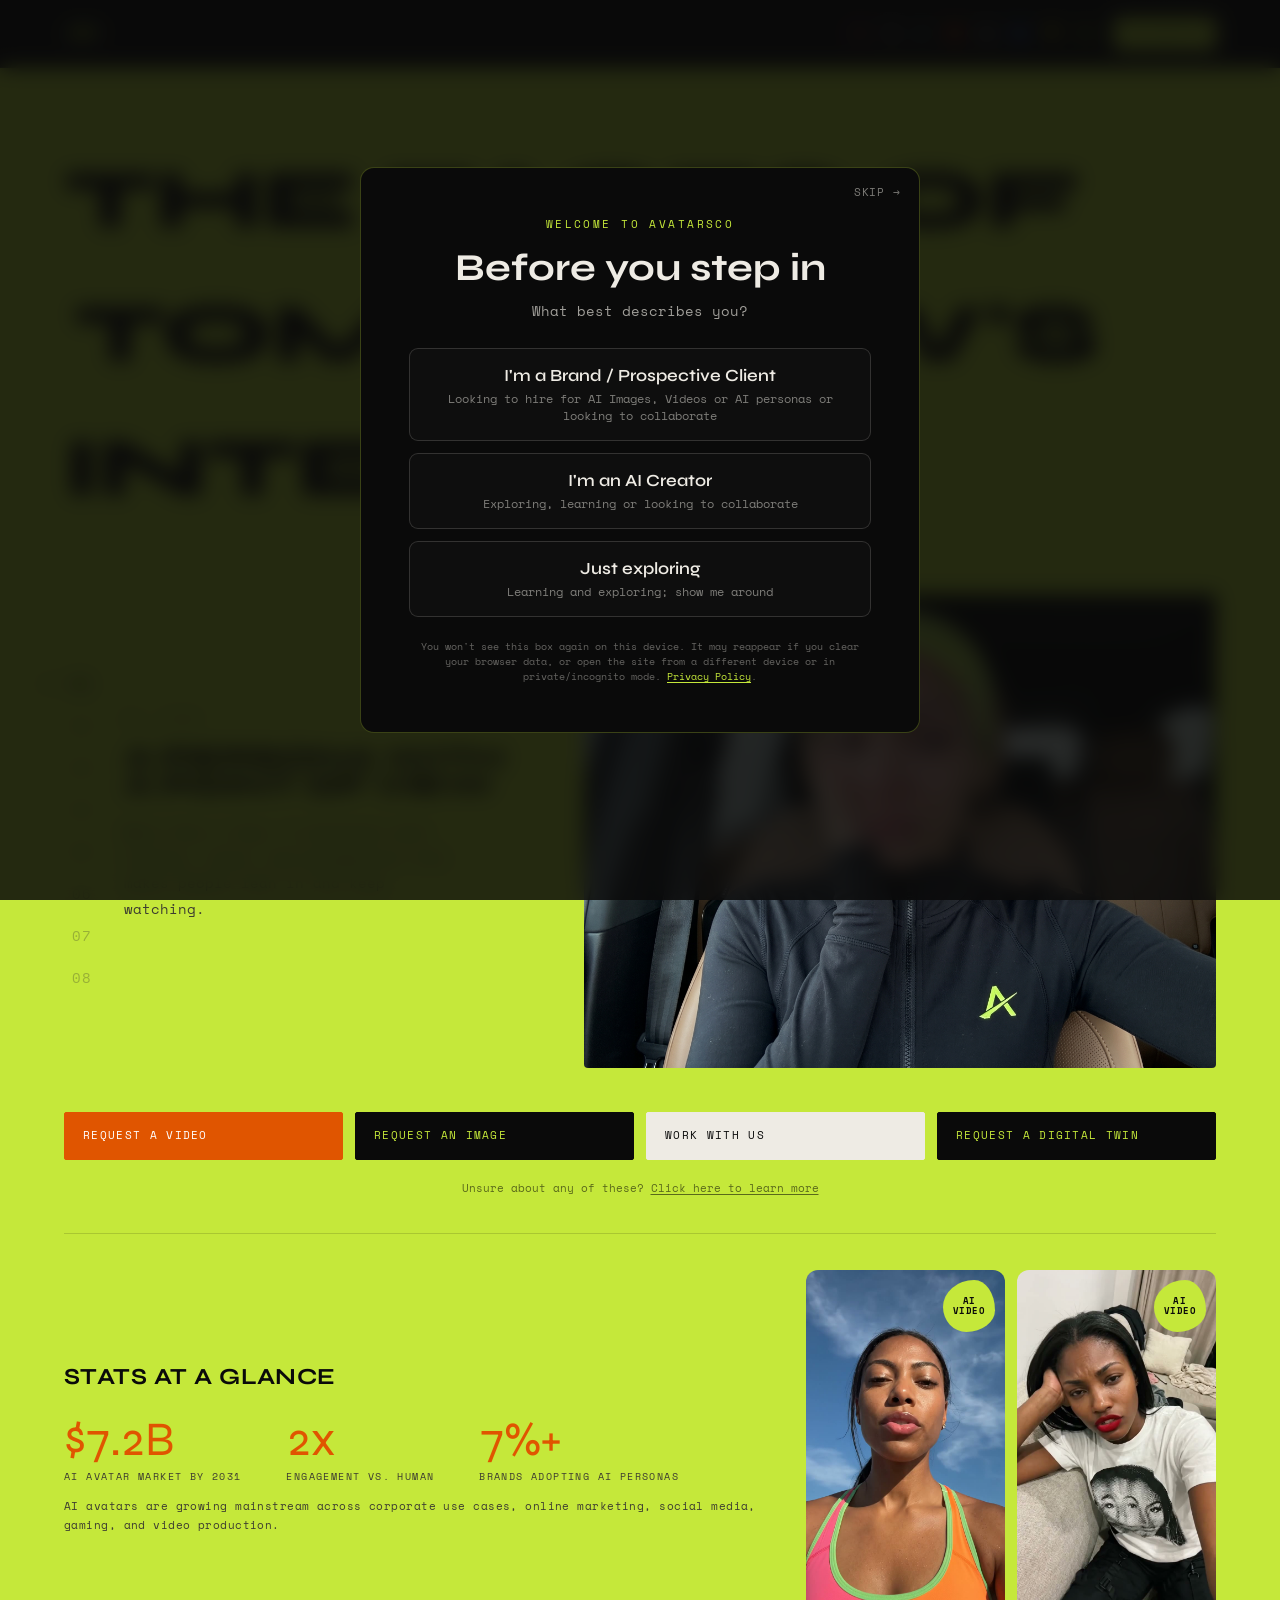
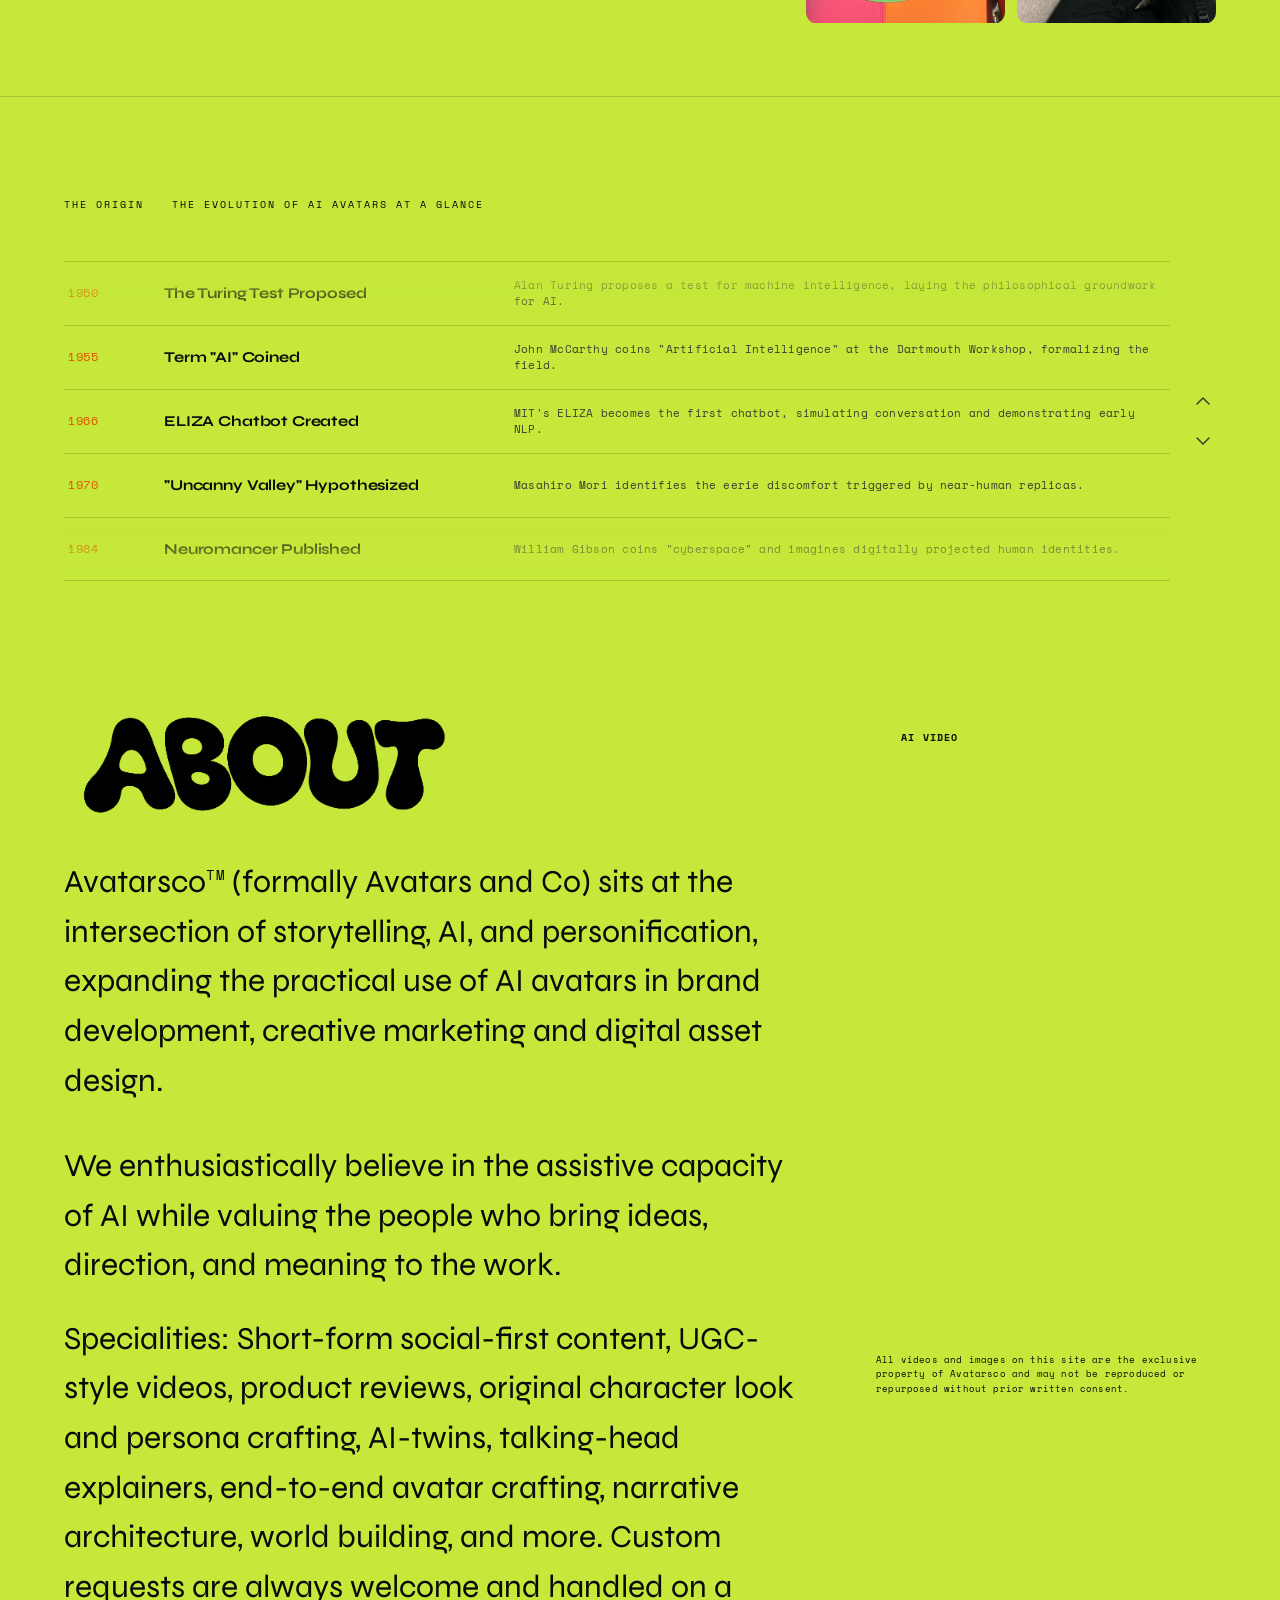
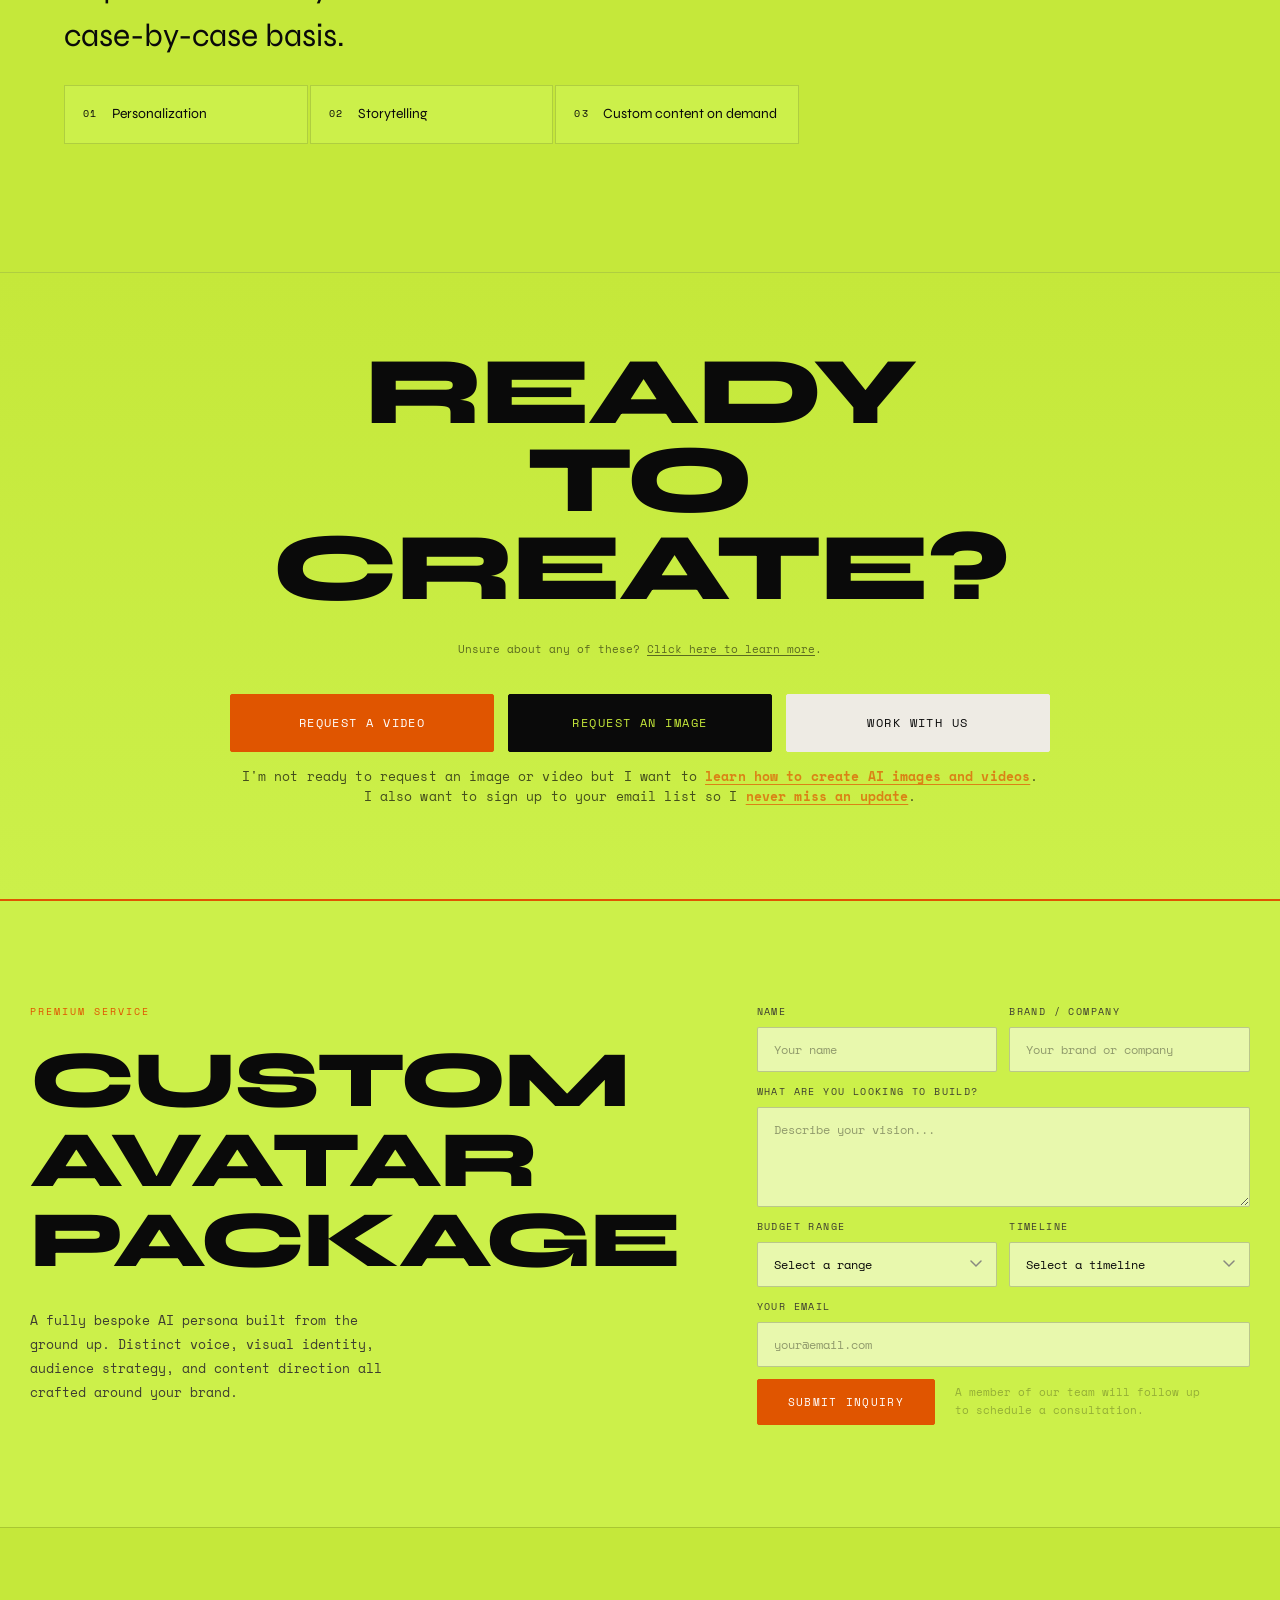
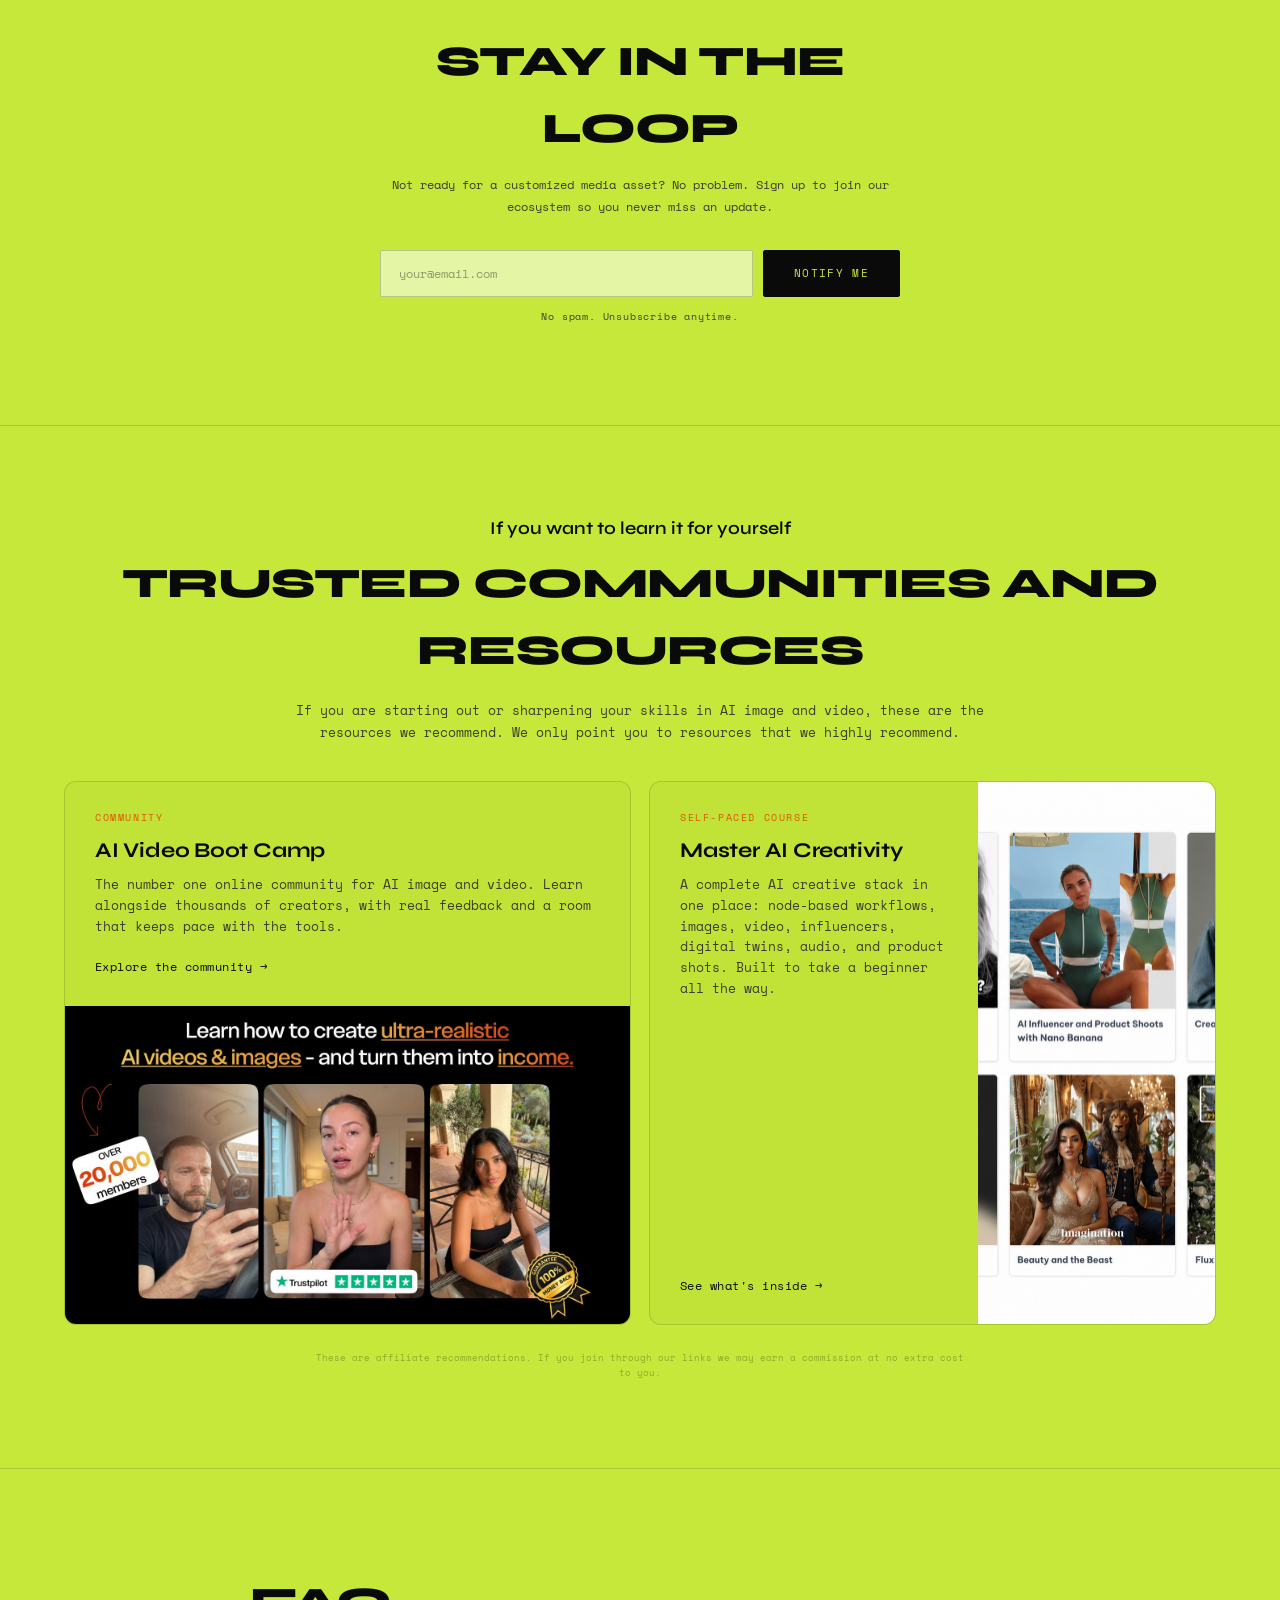
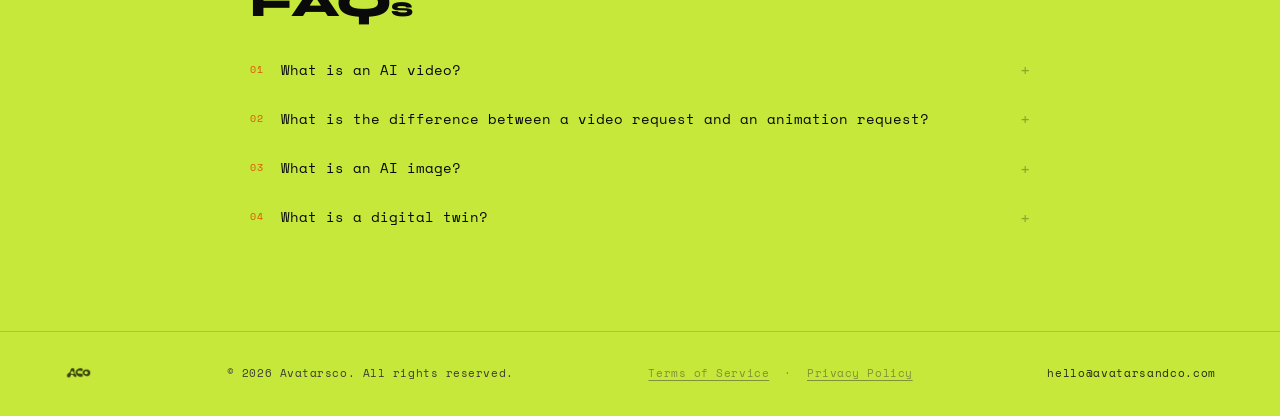
==== commit e9d03b7b: "Bootcamp card: show wide banner in full (no crop) via full-width banner layout; protect PUBLISHING_G" ====
--- a/index.html
+++ b/index.html
@@ -26,7 +26,7 @@
   <link rel="preconnect" href="https://fonts.googleapis.com">
   <link rel="preconnect" href="https://fonts.gstatic.com" crossorigin>
   <link href="https://fonts.googleapis.com/css2?family=Nunito:wght@900&family=Syne:wght@400;600;700;800&family=Space+Mono:wght@400;700&family=Jost:wght@300;400&display=swap" rel="stylesheet">
-  <link rel="stylesheet" href="style.css?v=125">
+  <link rel="stylesheet" href="style.css?v=126">
 
   <!-- Organization schema: tells Google the business, its logo, and that
        "Avatarsco" and "Avatars and Co" are the same entity. -->
@@ -512,7 +512,7 @@
       <h2 class="recommend-title">Trusted Communities and Resources</h2>
       <p class="recommend-intro">If you are starting out or sharpening your skills in AI image and video, these are the resources we recommend. We only point you to resources that we highly recommend.</p>
       <div class="recommend-grid">
-        <a class="recommend-card" href="https://www.skool.com/aivideobootcamp/about?ref=7fc5150a84e7459f9572df3772150df7" target="_blank" rel="noopener sponsored">
+        <a class="recommend-card recommend-card--banner" href="https://www.skool.com/aivideobootcamp/about?ref=7fc5150a84e7459f9572df3772150df7" target="_blank" rel="noopener sponsored">
           <div class="recommend-text">
             <span class="recommend-tag">Community</span>
             <span class="recommend-name">AI Video Boot Camp</span>
@@ -520,10 +520,7 @@
             <span class="recommend-cta">Explore the community &#8594;</span>
           </div>
           <div class="recommend-img">
-            <picture>
-              <source media="(max-width: 560px)" srcset="assets/Web%20Photo%20Gallery/AI-VB.jpeg">
-              <img src="assets/Web%20Photo%20Gallery/AI-VB-Resized.png?v=2" alt="AI Video Boot Camp community" loading="lazy">
-            </picture>
+            <img src="assets/Web%20Photo%20Gallery/AI-VB-Original-size.jpg" alt="AI Video Boot Camp community" loading="lazy">
           </div>
         </a>
         <a class="recommend-card" href="https://mentation--avodigital.thrivecart.com/gen-ai-mastery-suite/" target="_blank" rel="noopener sponsored">
--- a/style.css
+++ b/style.css
@@ -1919,6 +1919,20 @@
   height: 100%;
   object-fit: cover;
 }
+/* Banner variant: wide image spans the full card width and shows in full (no crop) */
+.recommend-card.recommend-card--banner {
+  grid-template-columns: 1fr;
+}
+.recommend-card--banner .recommend-img {
+  aspect-ratio: auto;
+}
+.recommend-card--banner .recommend-img img {
+  position: static;
+  width: 100%;
+  height: auto;
+  object-fit: fill;
+  display: block;
+}
 .recommend-disclosure {
   font-family: var(--font-u);
   font-size: 9px;
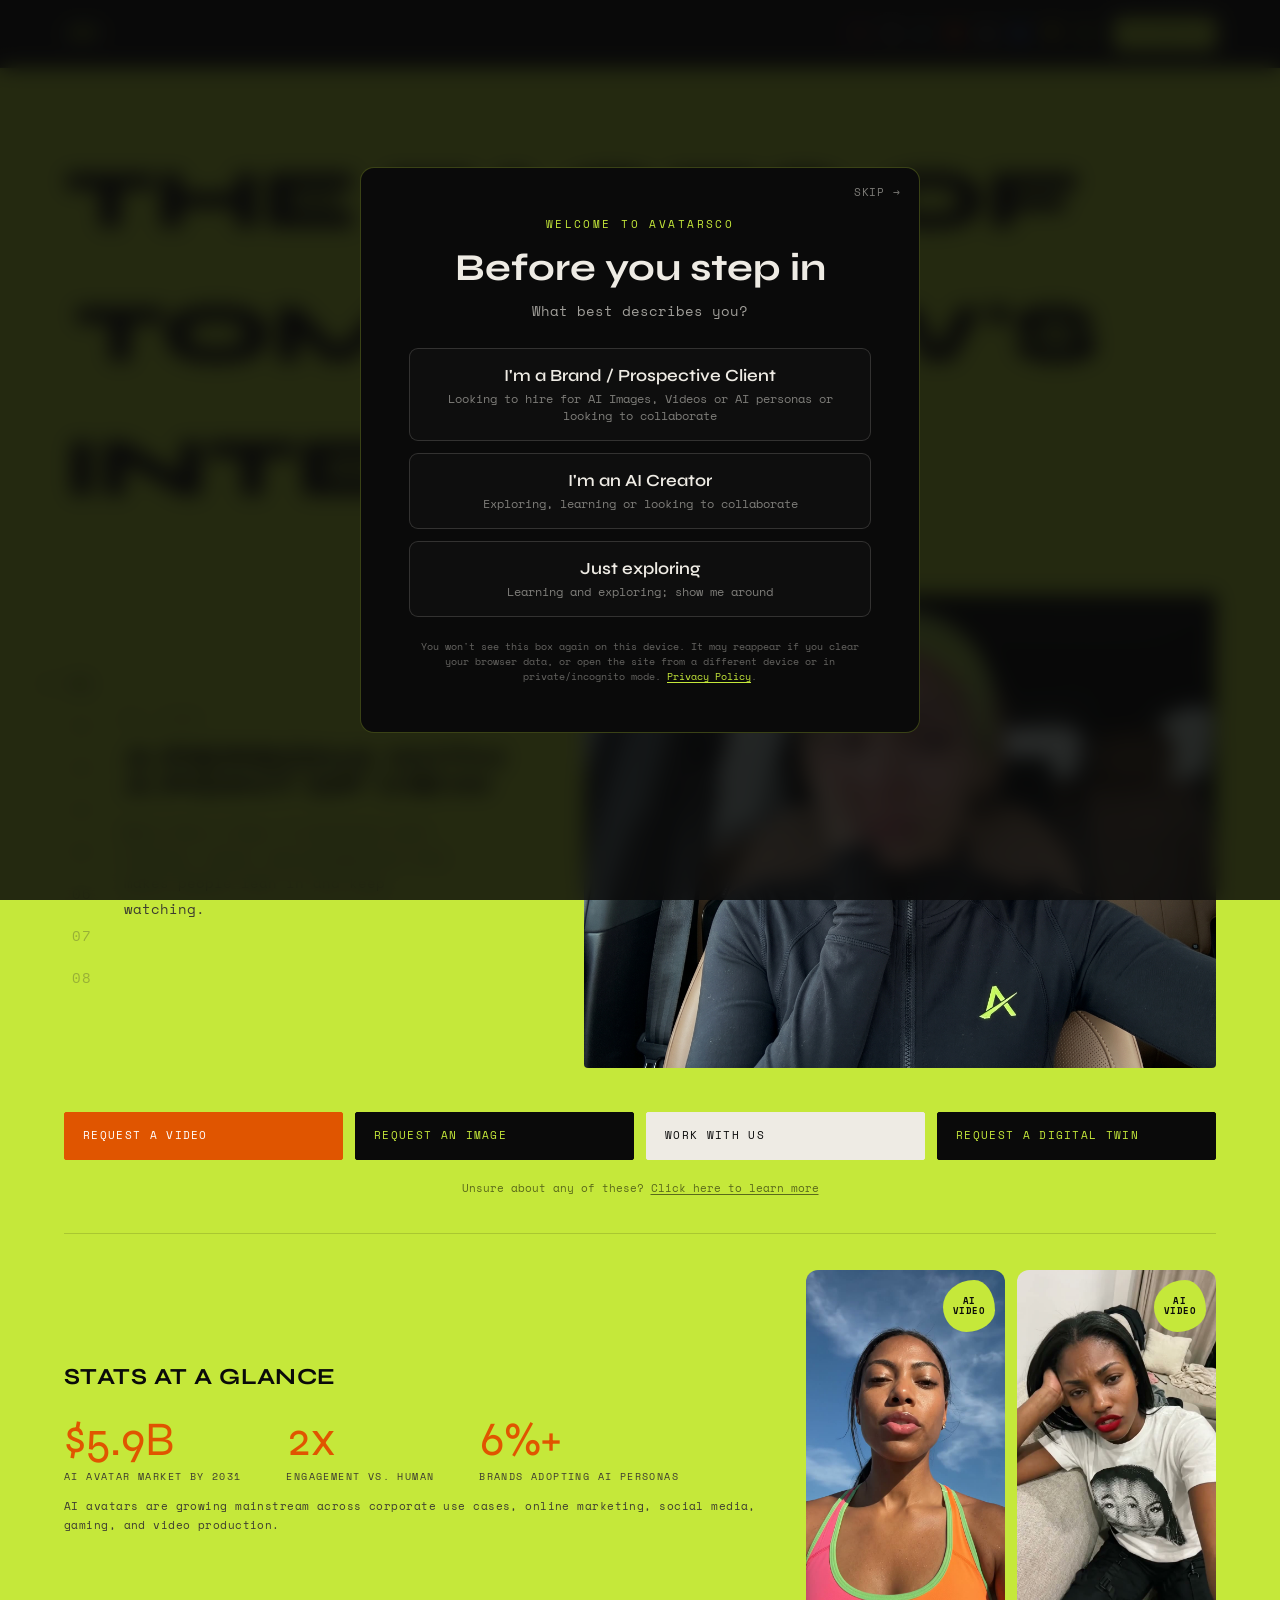
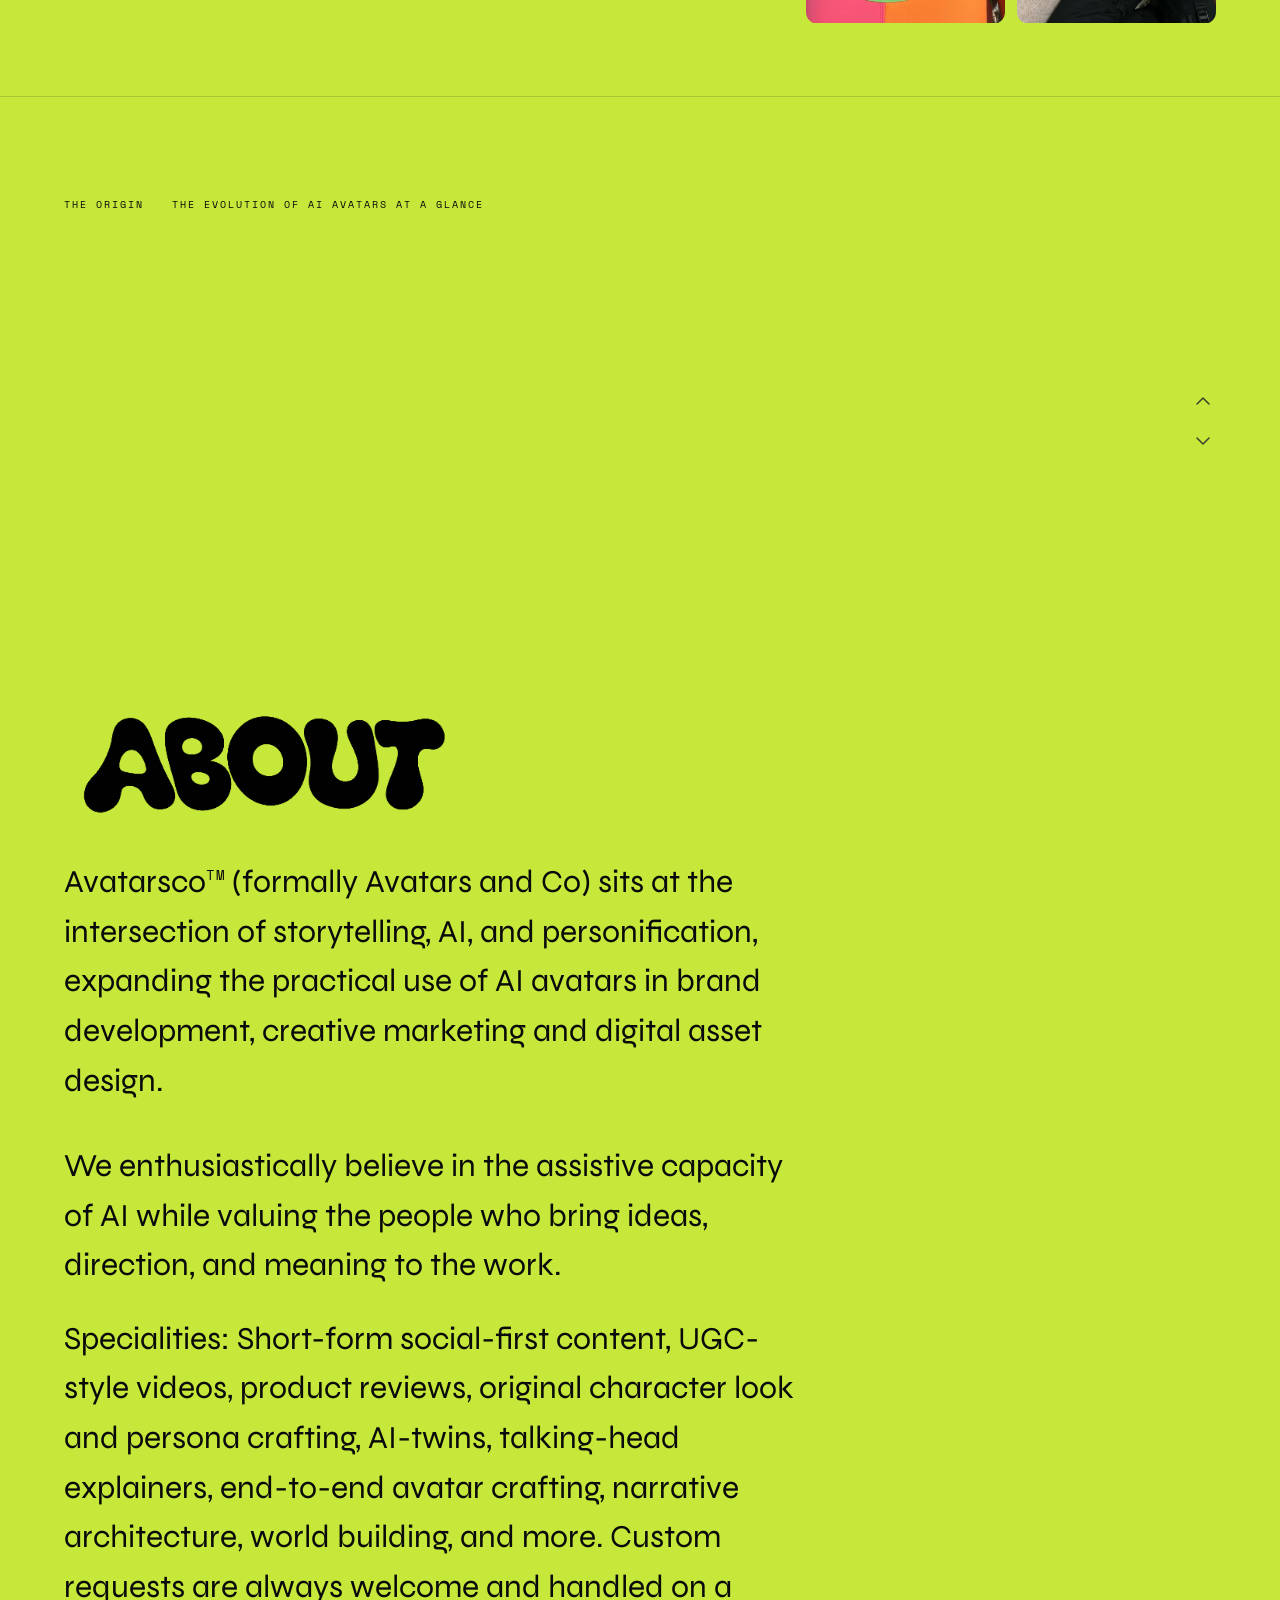
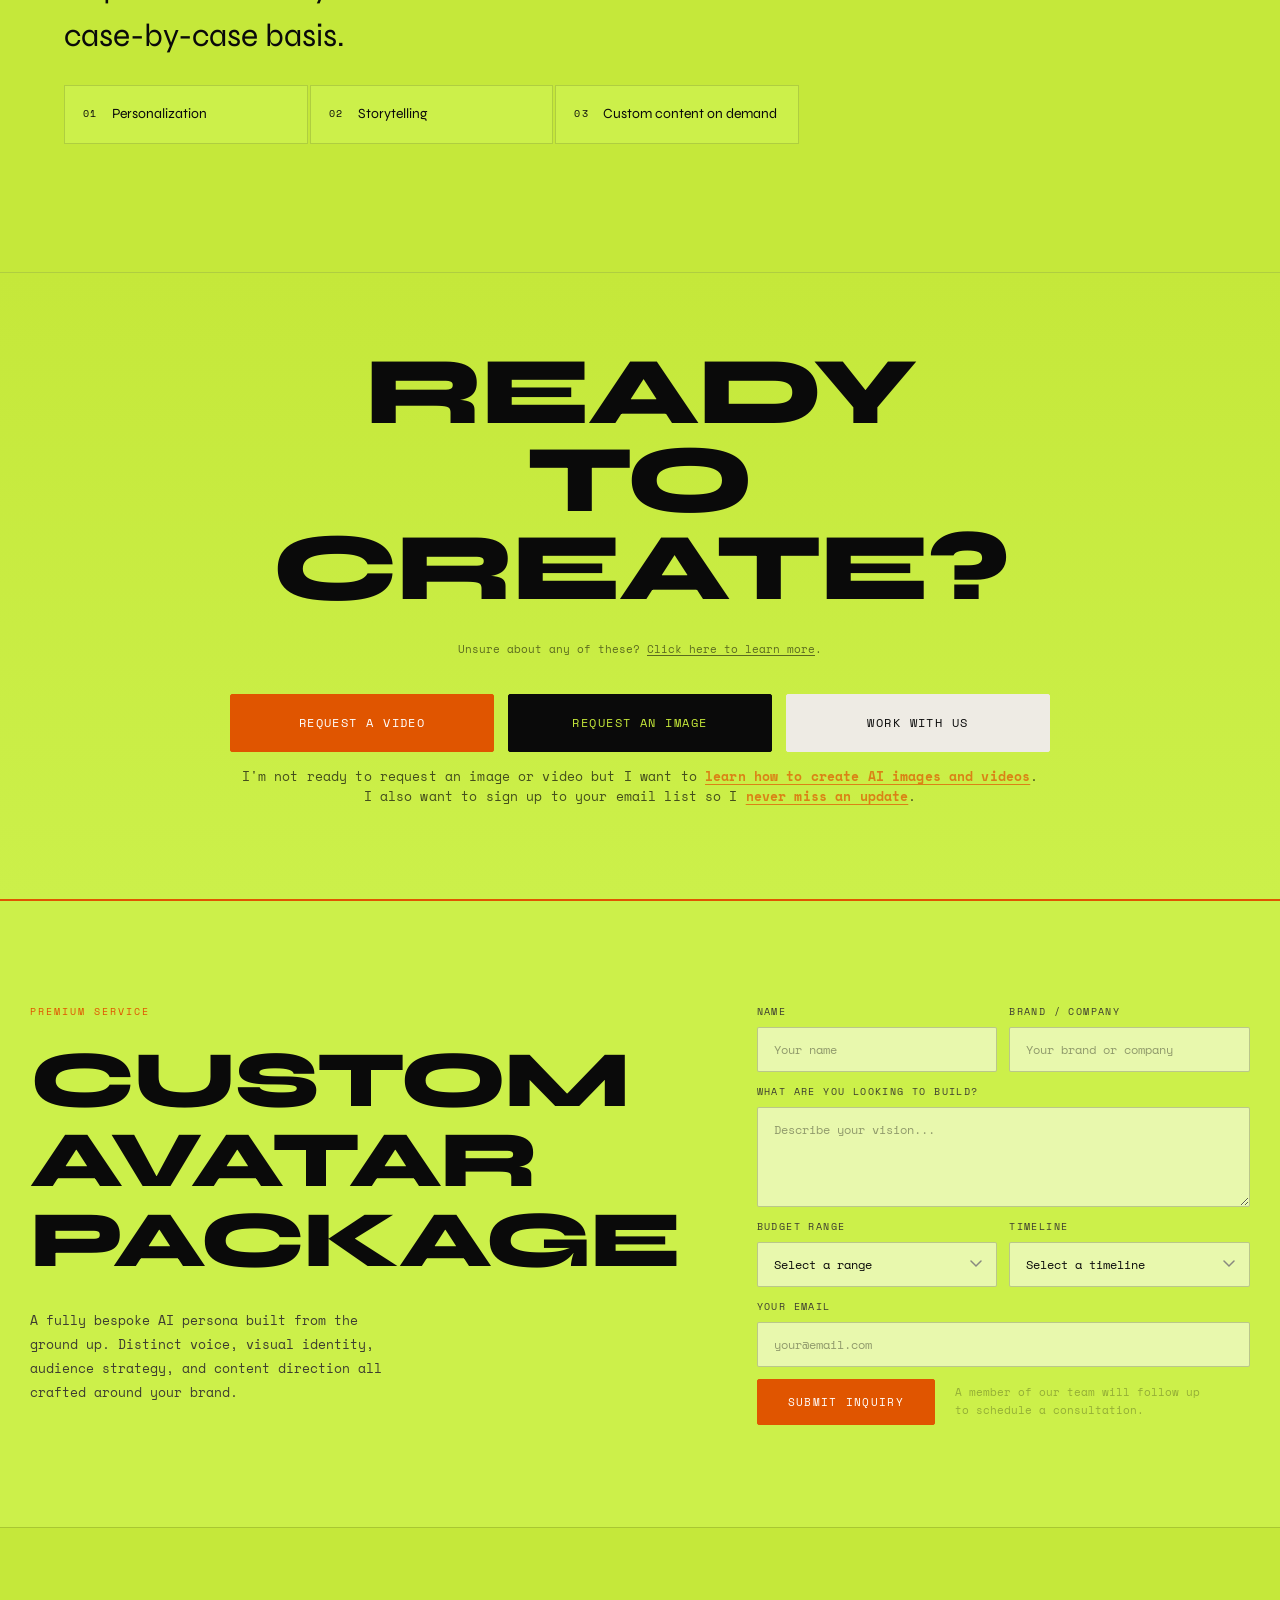
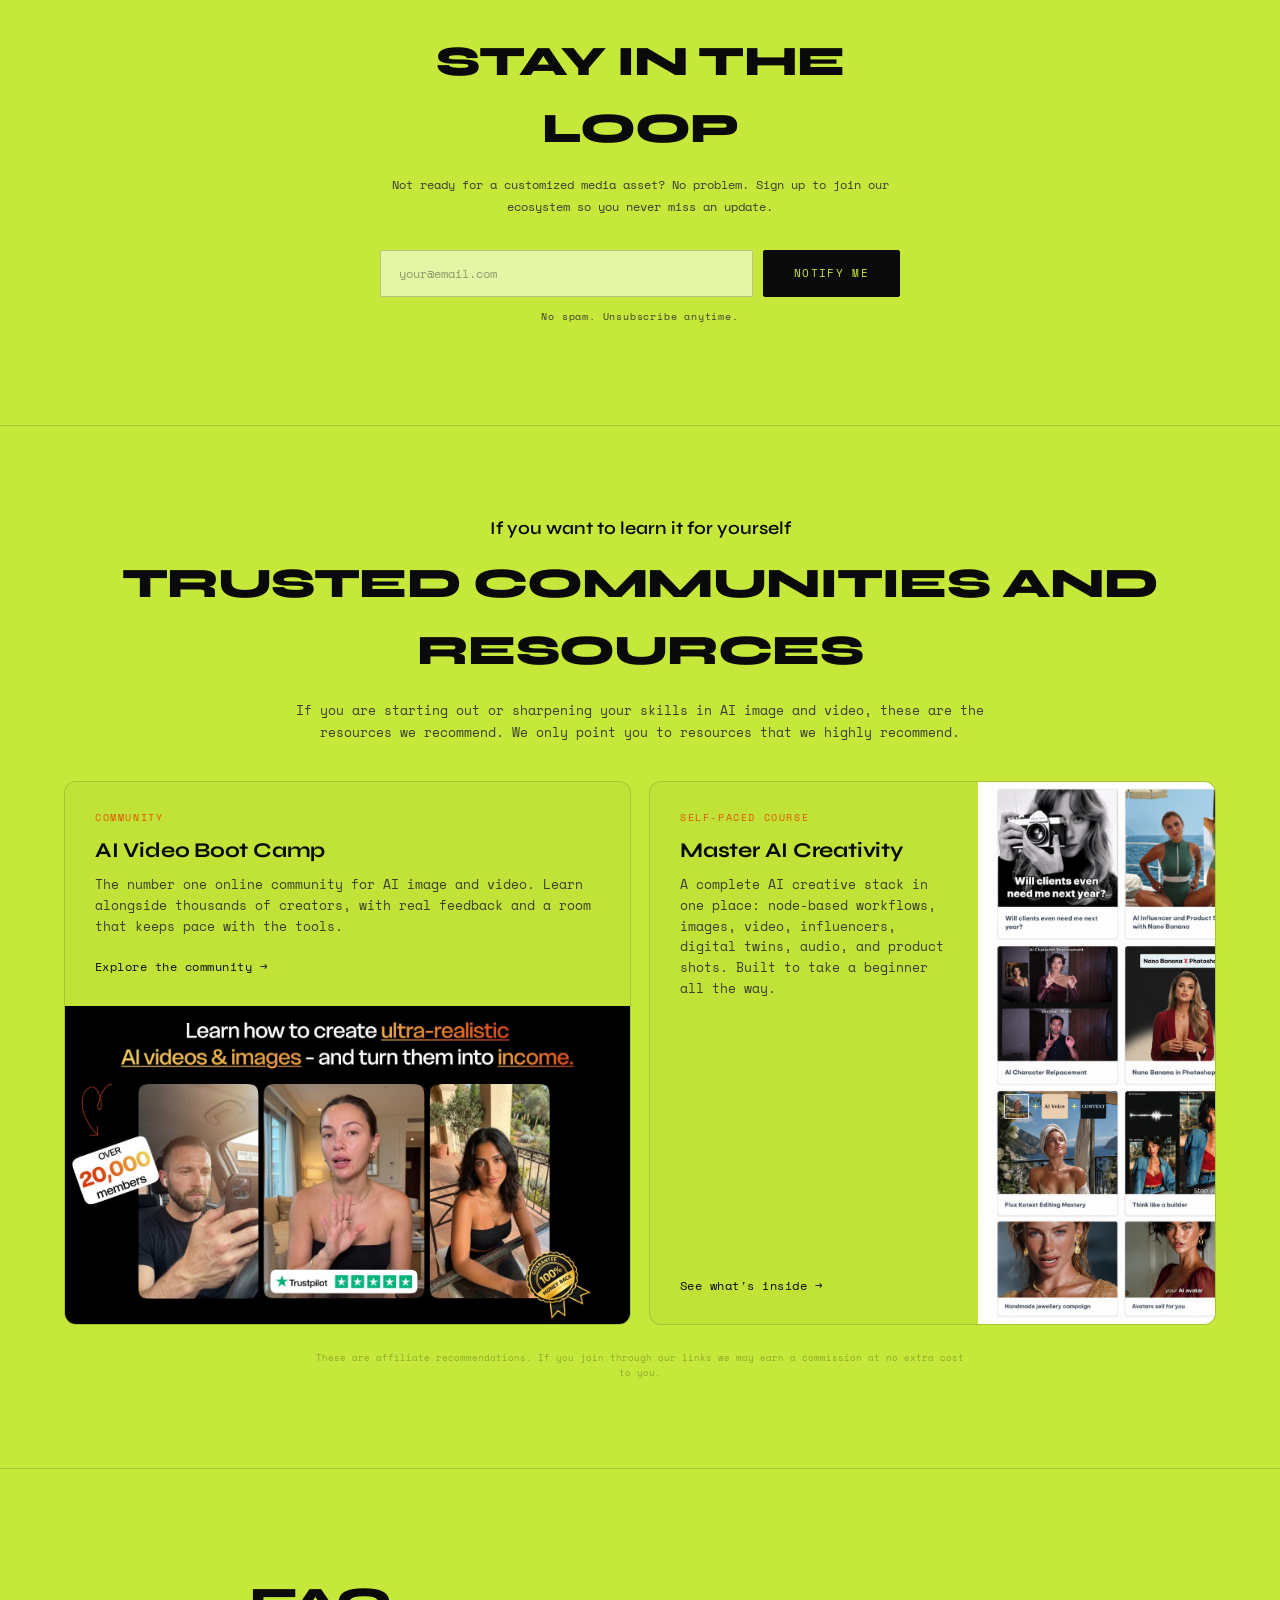
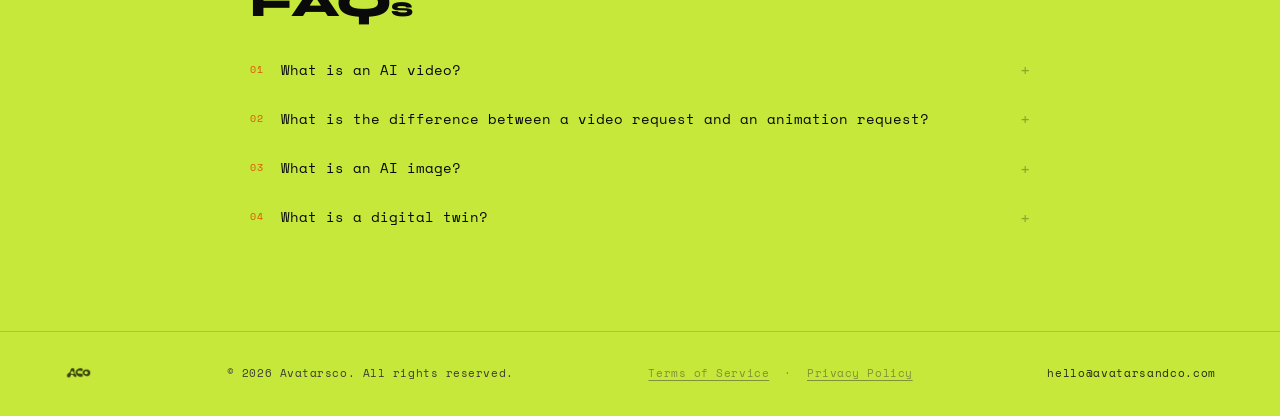
==== commit b2104304: "Launch analytics: enable PostHog (self-exclusion already live via ?analytics=off) Co-Authored-By: Cl" ====
--- a/index.html
+++ b/index.html
@@ -969,7 +969,7 @@
   </script>
 
   <!-- Entry gate (first-visit interstitial + analytics) -->
-  <script src="entry-gate.js?v=7" defer></script>
+  <script src="entry-gate.js?v=8" defer></script>
 
 </body>
 </html>
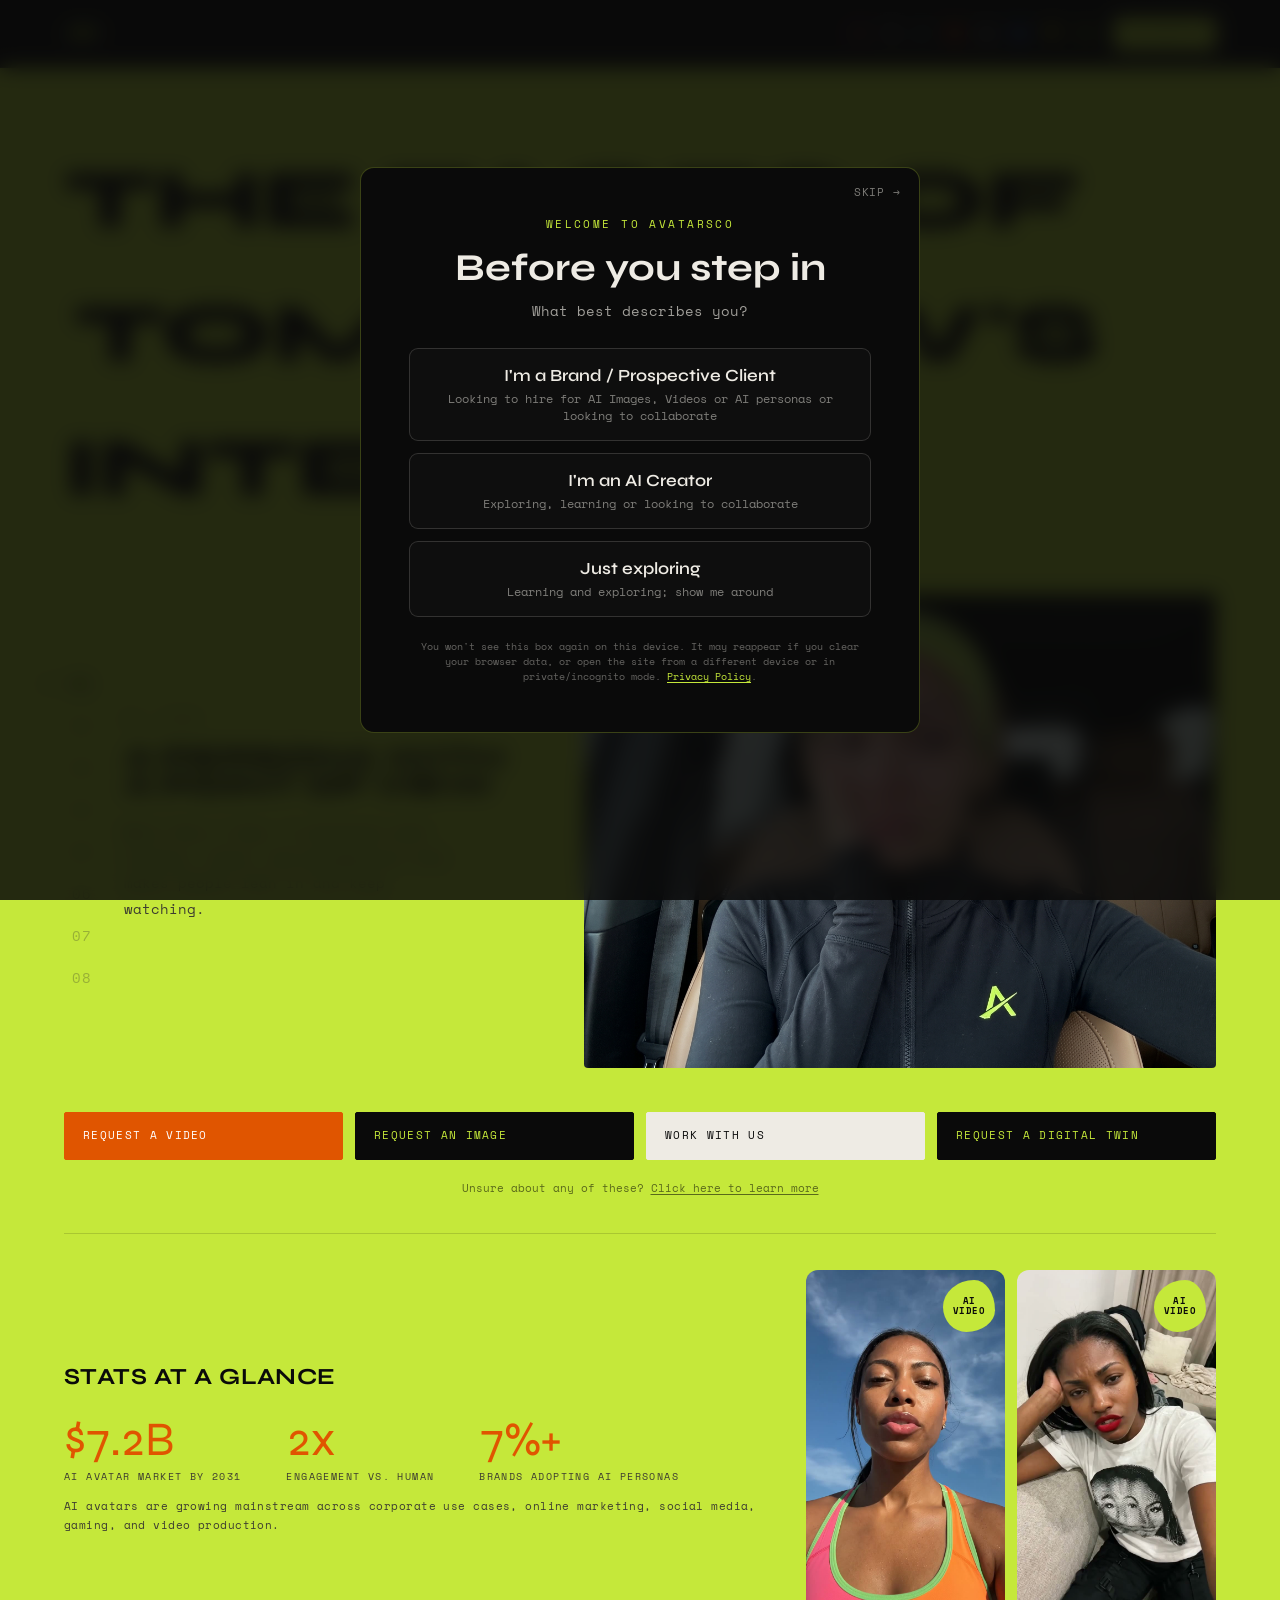
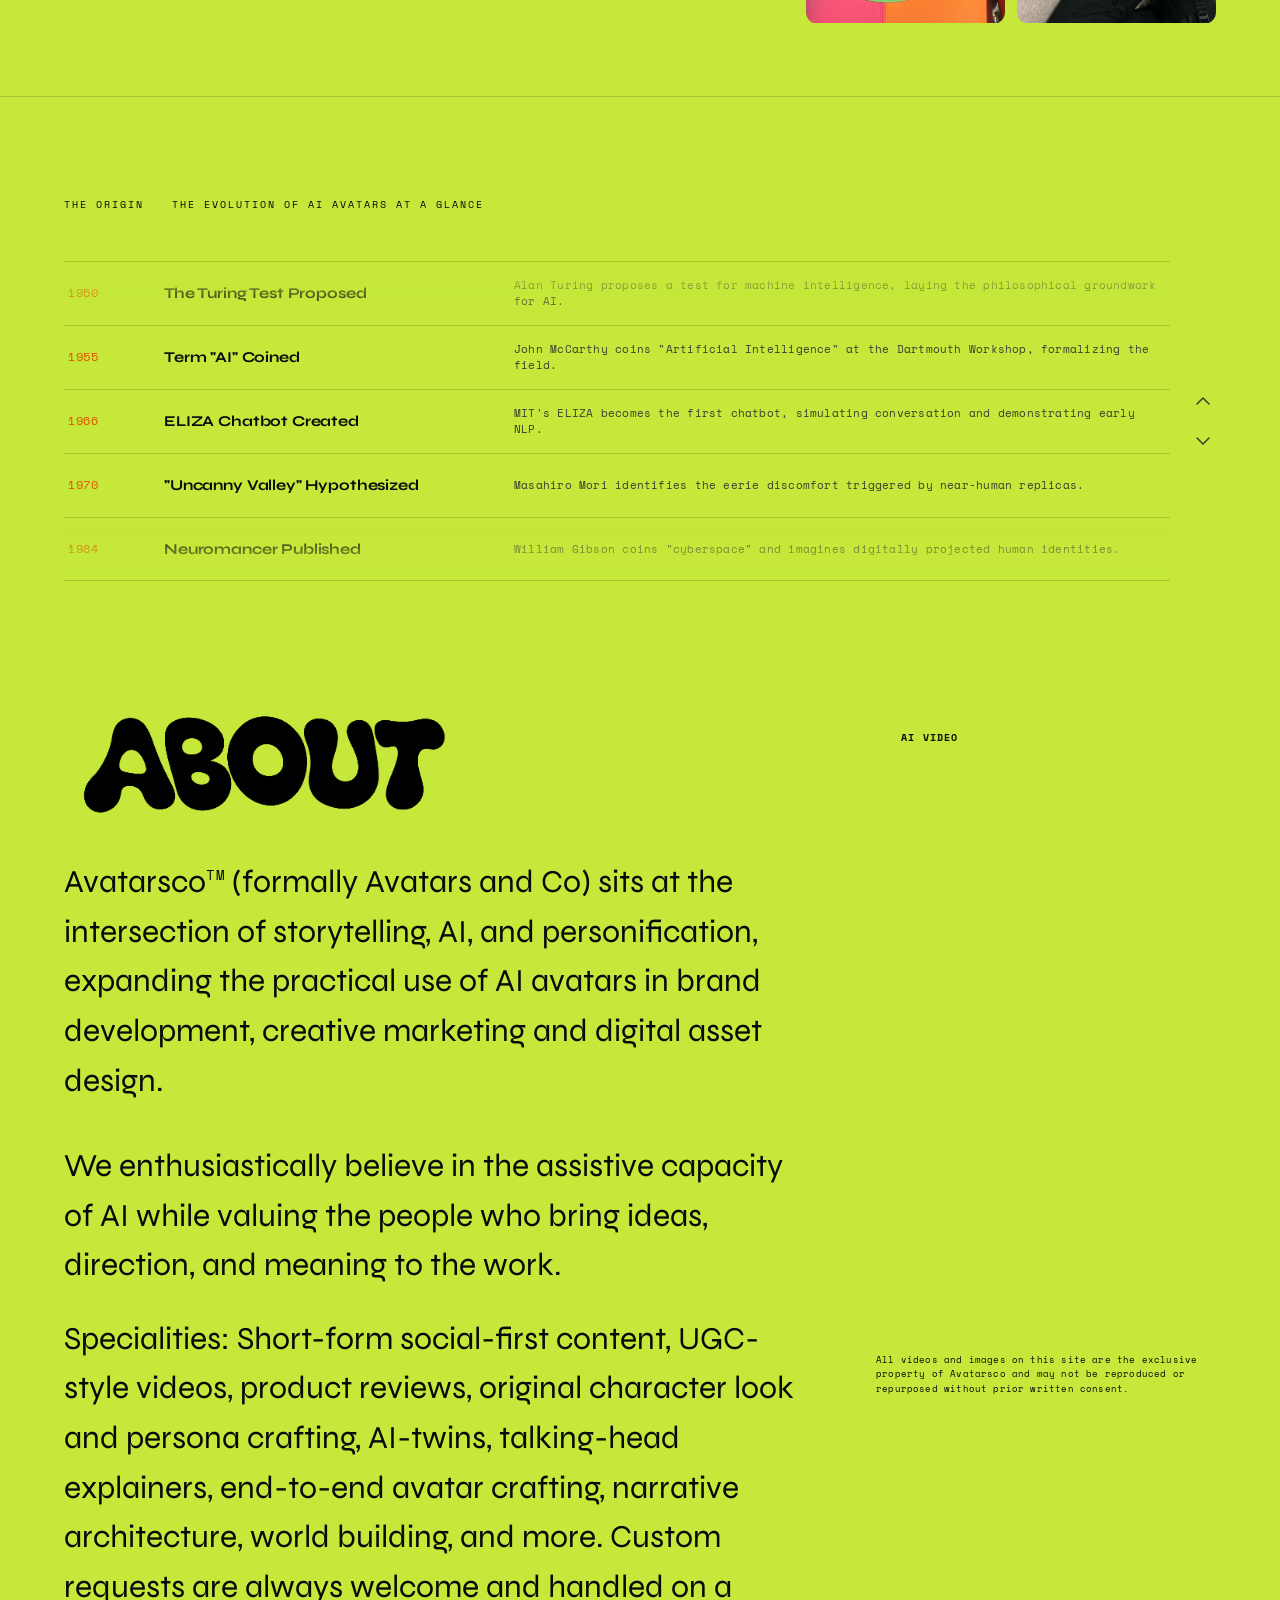
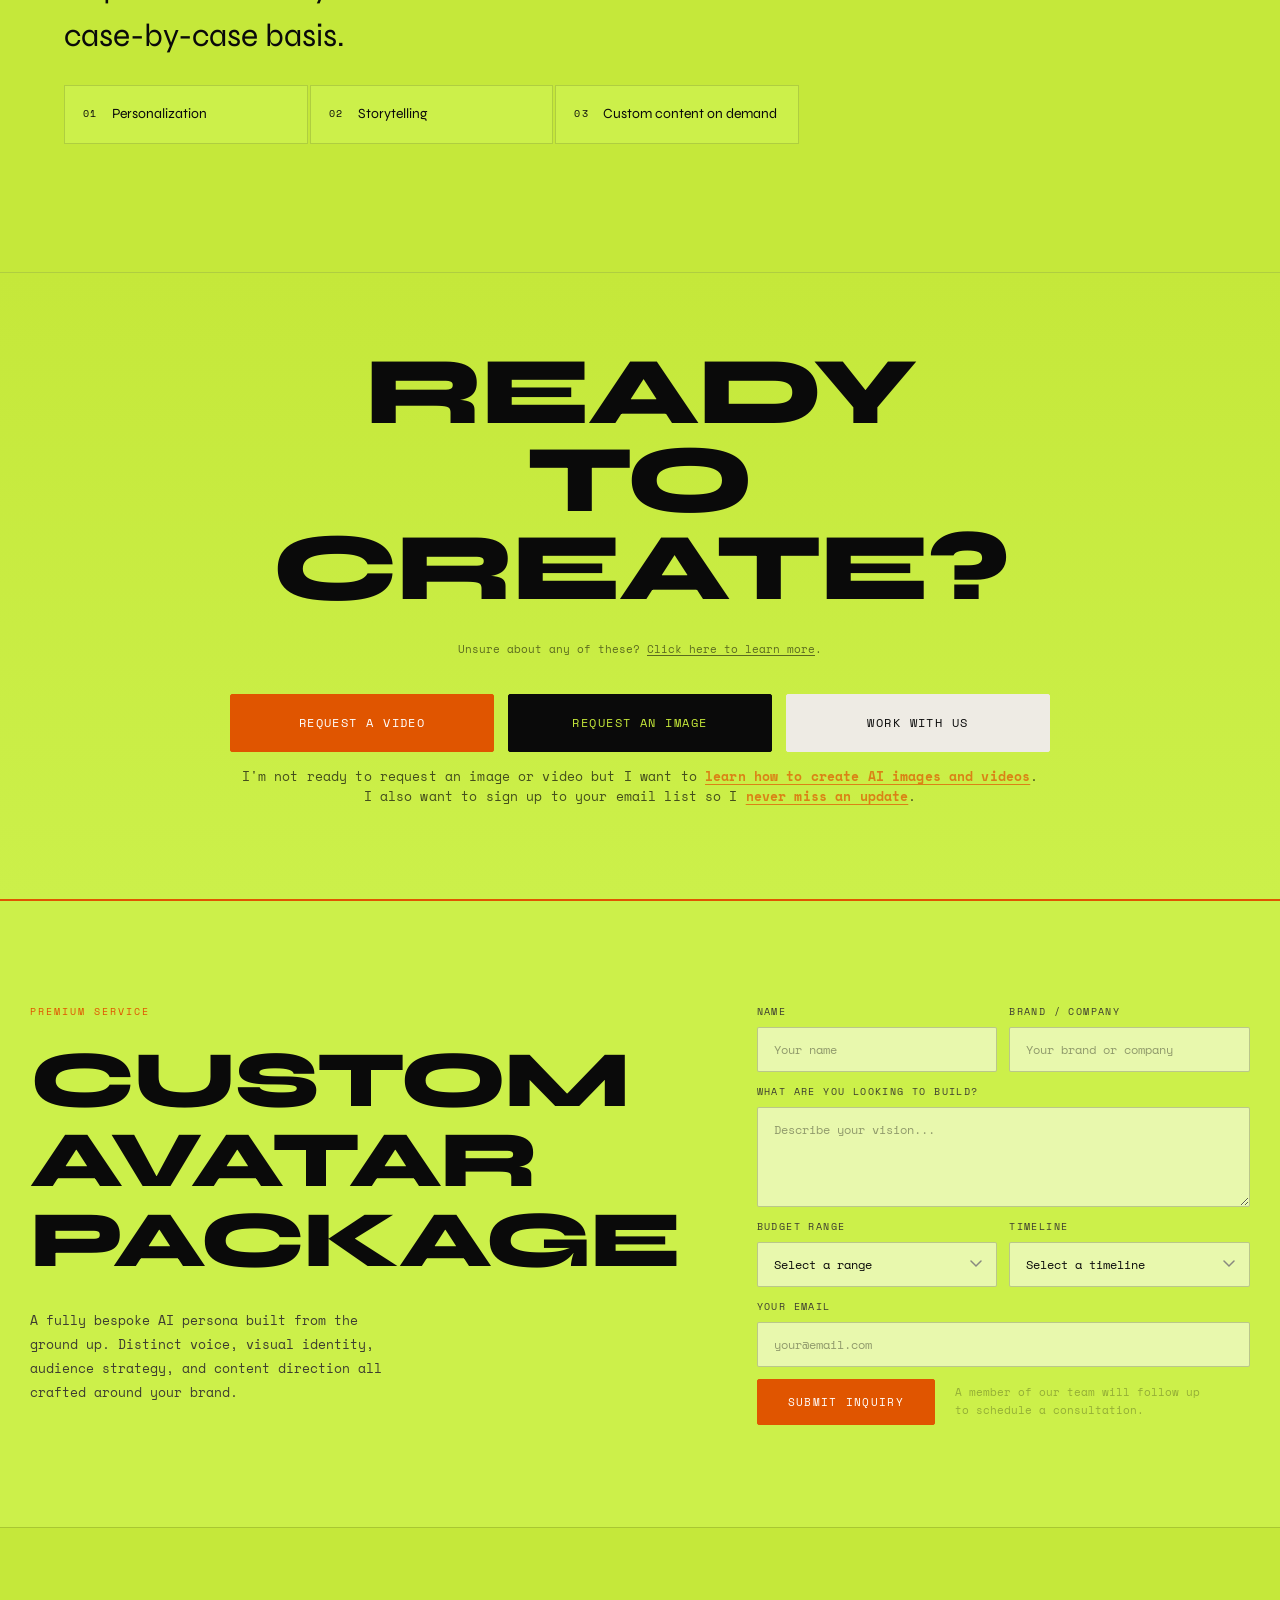
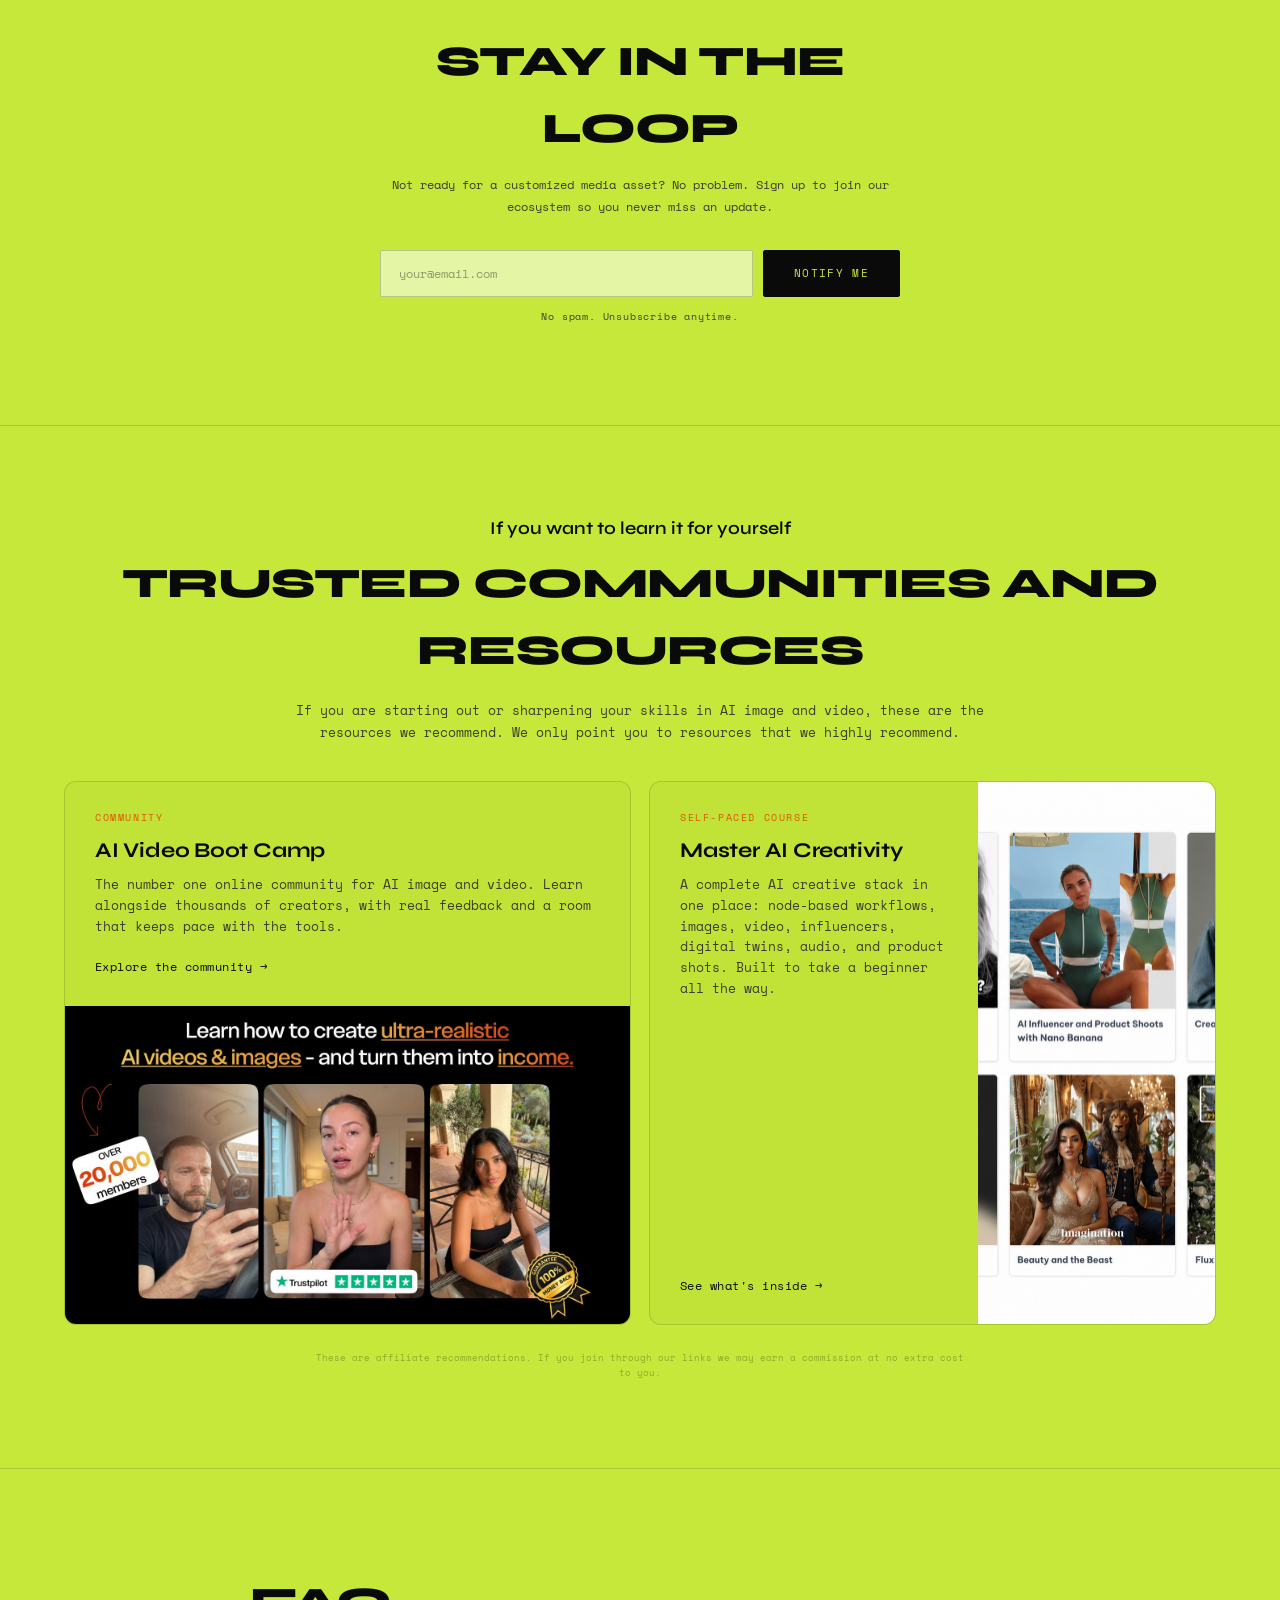
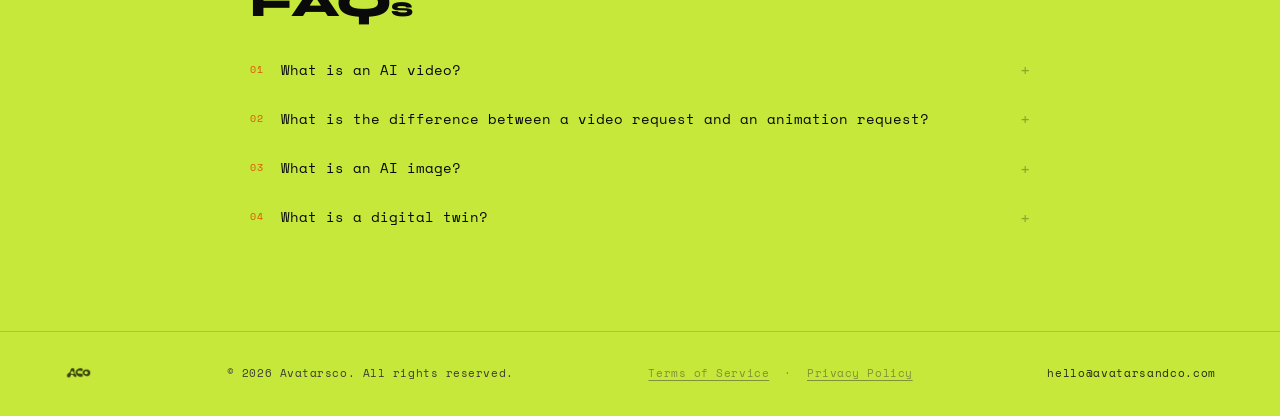
==== commit f6870ffb: "Swap share (OG) image to new branded preview; remove unused Web-Photos source files Co-Authored-By: " ====
--- a/index.html
+++ b/index.html
@@ -13,7 +13,7 @@
   <meta property="og:title" content="Avatarsco: The Faces of Tomorrow's Internet">
   <meta property="og:description" content="AI-native media for brands and campaigns.">
   <meta property="og:url" content="https://avatarsandco.com/">
-  <meta property="og:image" content="https://avatarsandco.com/assets/Web%20Photo%20Gallery/1.%20AVATAR_7_Scene-Range-Rover-2025-Tight-Low-Angle_9_Flow_4.3_2K_20260609-0249.jpeg">
+  <meta property="og:image" content="https://avatarsandco.com/assets/Web-Photos-Other/Avatarsco-Preview-1.jpeg">
   <meta property="og:image:alt" content="Avatarsco AI persona">
 
   <!-- Twitter / X card -->
@@ -21,7 +21,7 @@
   <meta name="twitter:site" content="@avatarsco">
   <meta name="twitter:title" content="Avatarsco: The Faces of Tomorrow's Internet">
   <meta name="twitter:description" content="AI-native media for brands and campaigns.">
-  <meta name="twitter:image" content="https://avatarsandco.com/assets/Web%20Photo%20Gallery/1.%20AVATAR_7_Scene-Range-Rover-2025-Tight-Low-Angle_9_Flow_4.3_2K_20260609-0249.jpeg">
+  <meta name="twitter:image" content="https://avatarsandco.com/assets/Web-Photos-Other/Avatarsco-Preview-1.jpeg">
 
   <link rel="preconnect" href="https://fonts.googleapis.com">
   <link rel="preconnect" href="https://fonts.gstatic.com" crossorigin>
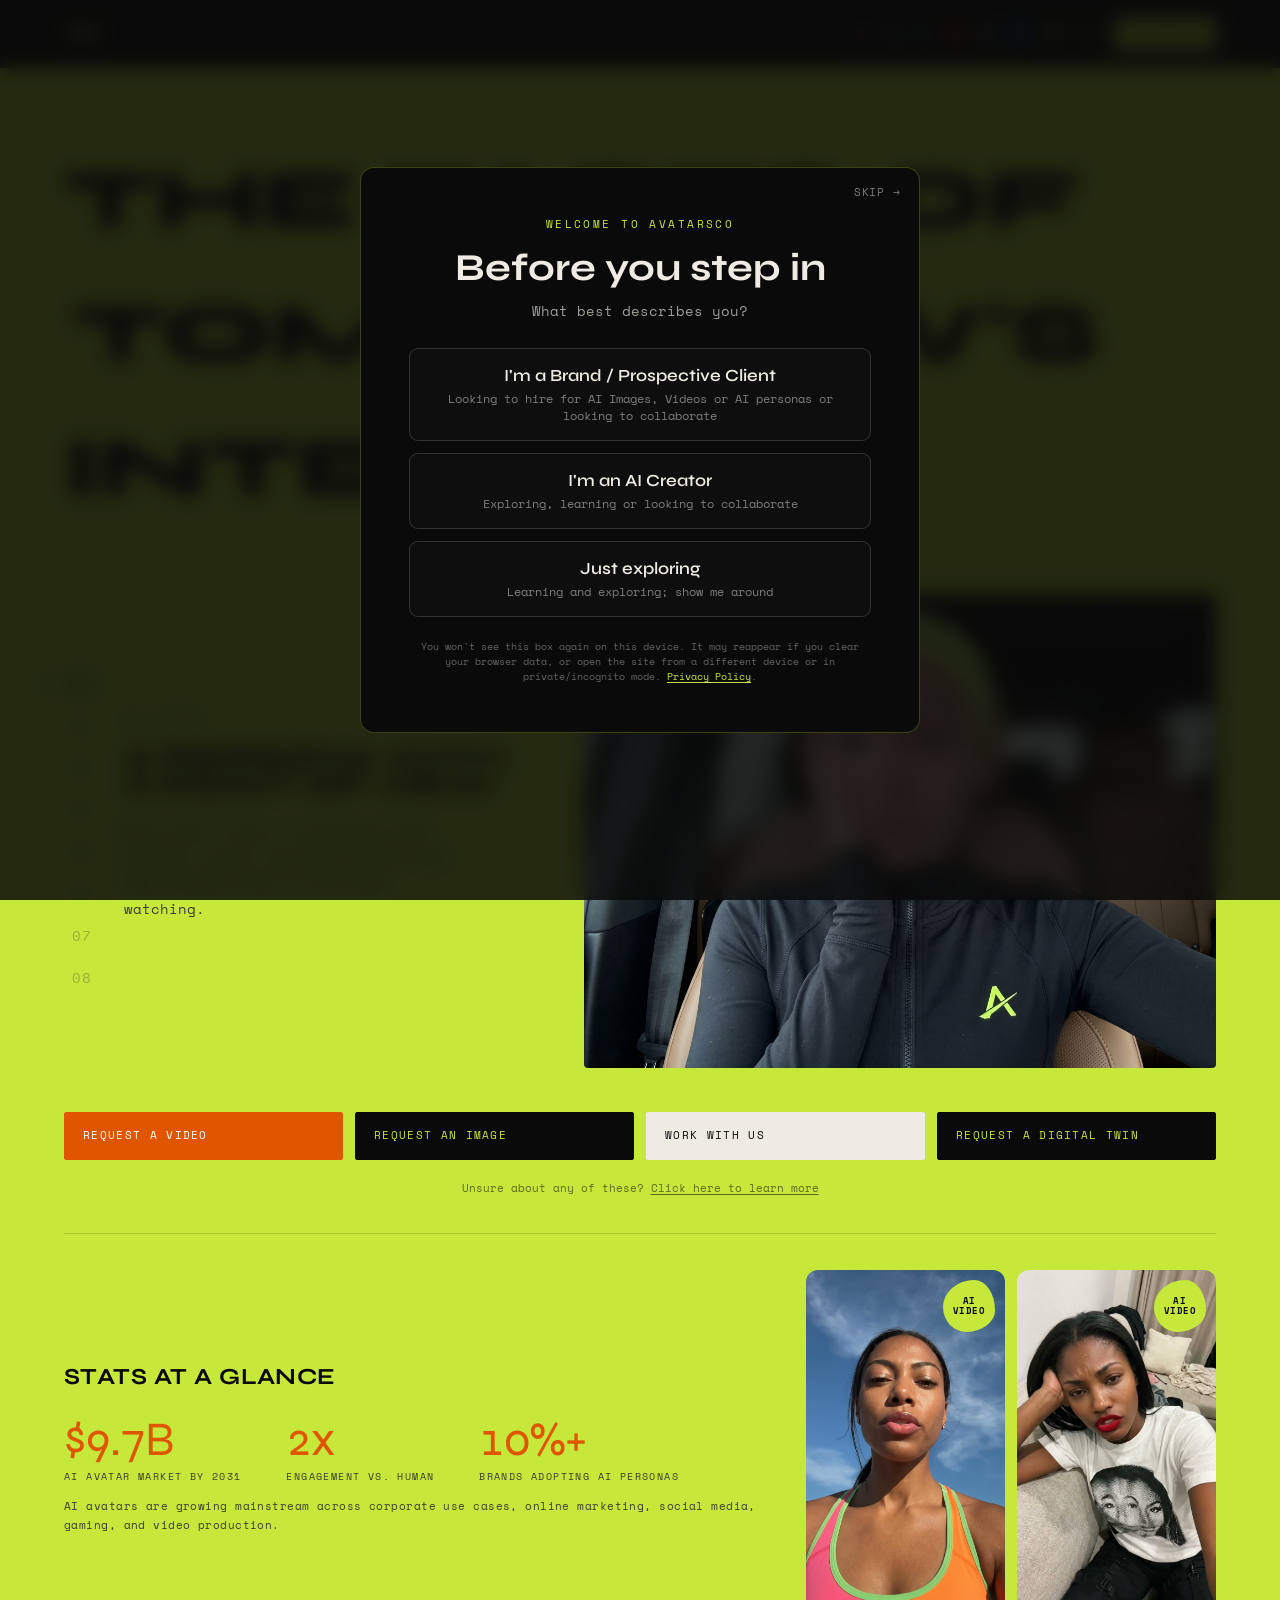
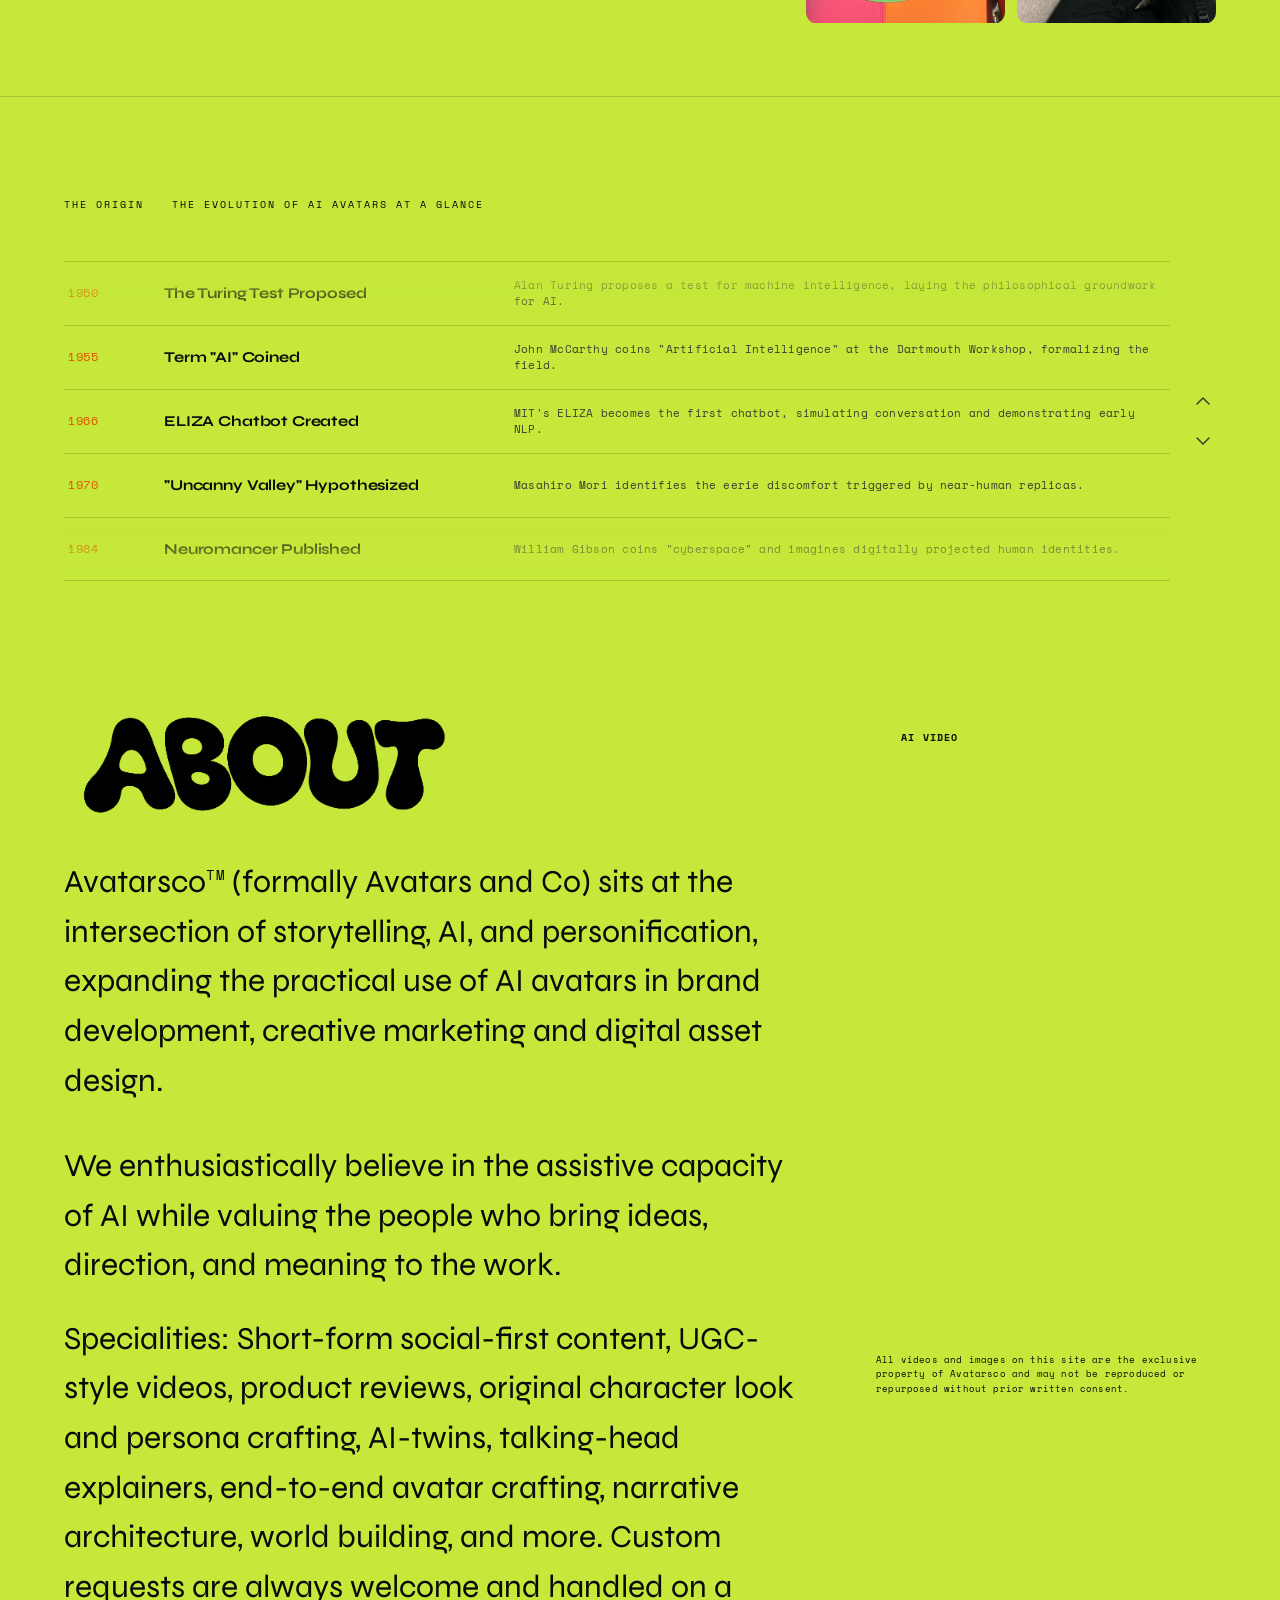
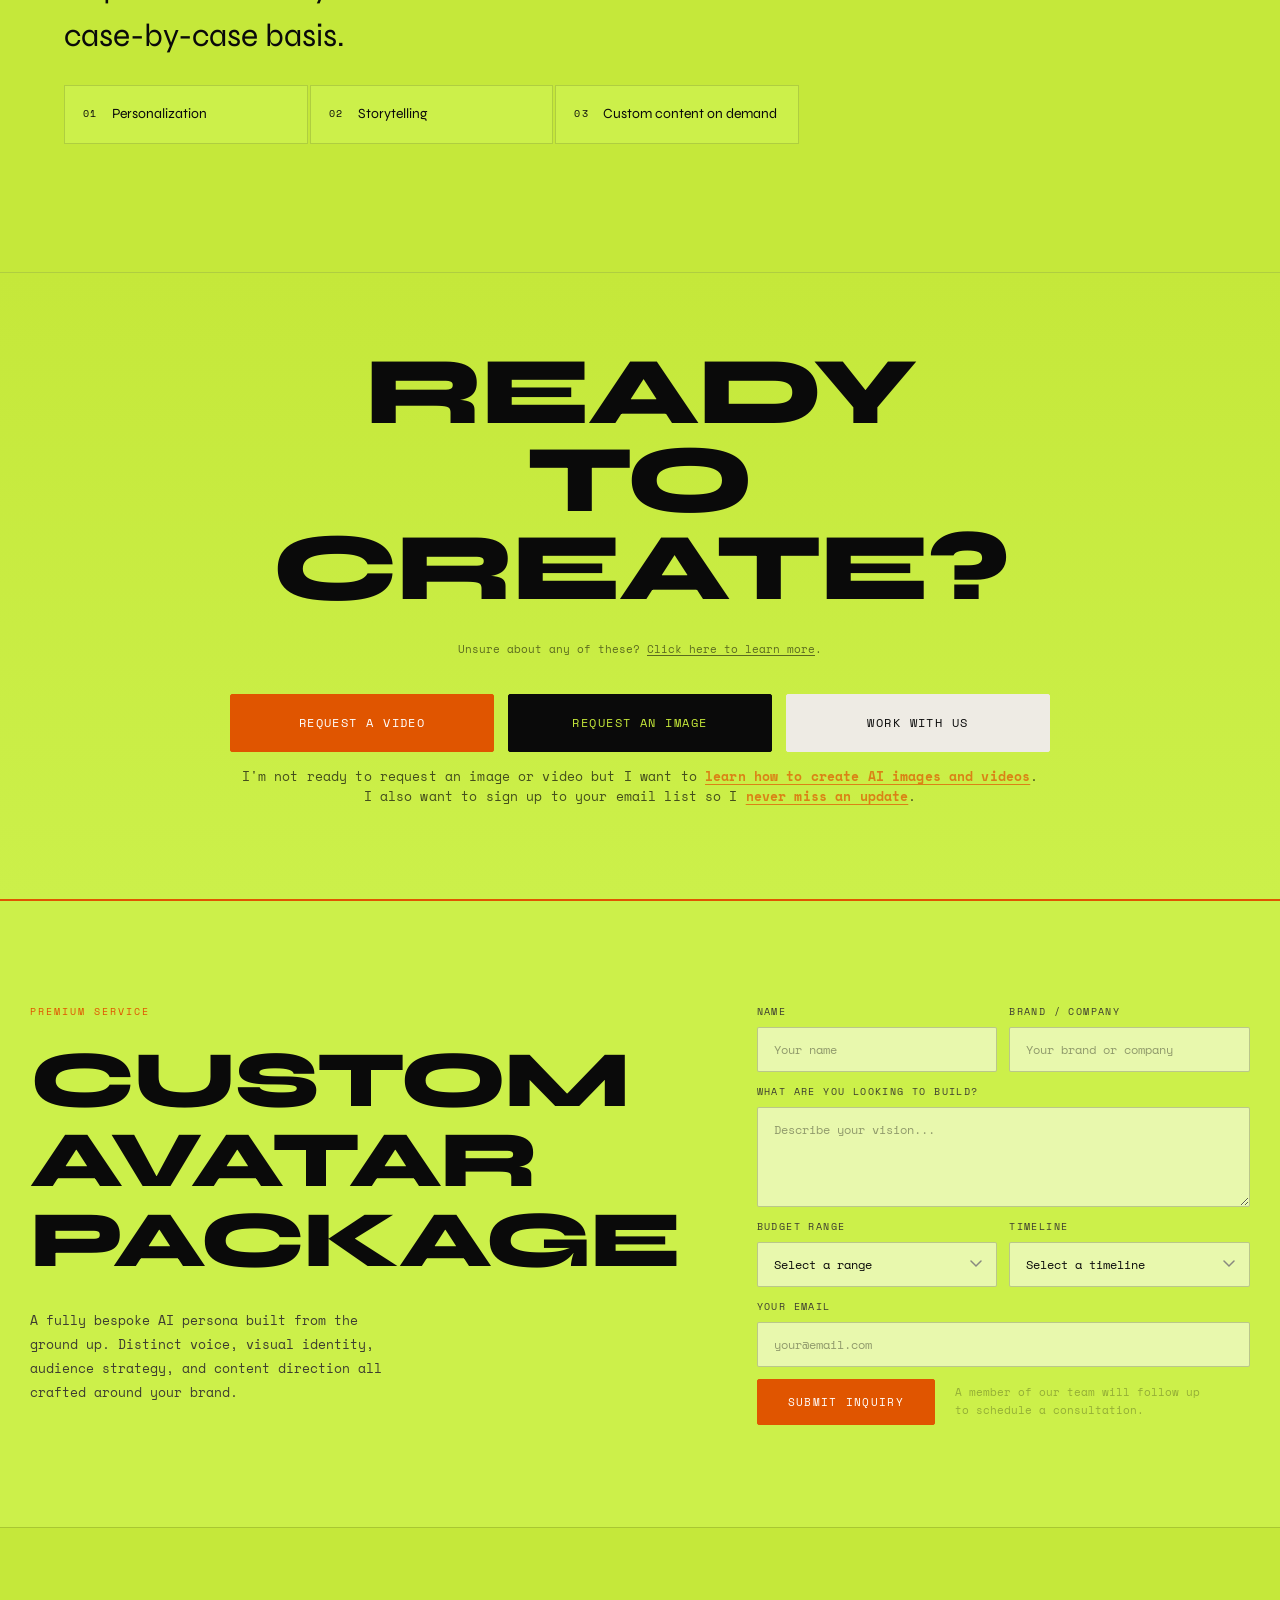
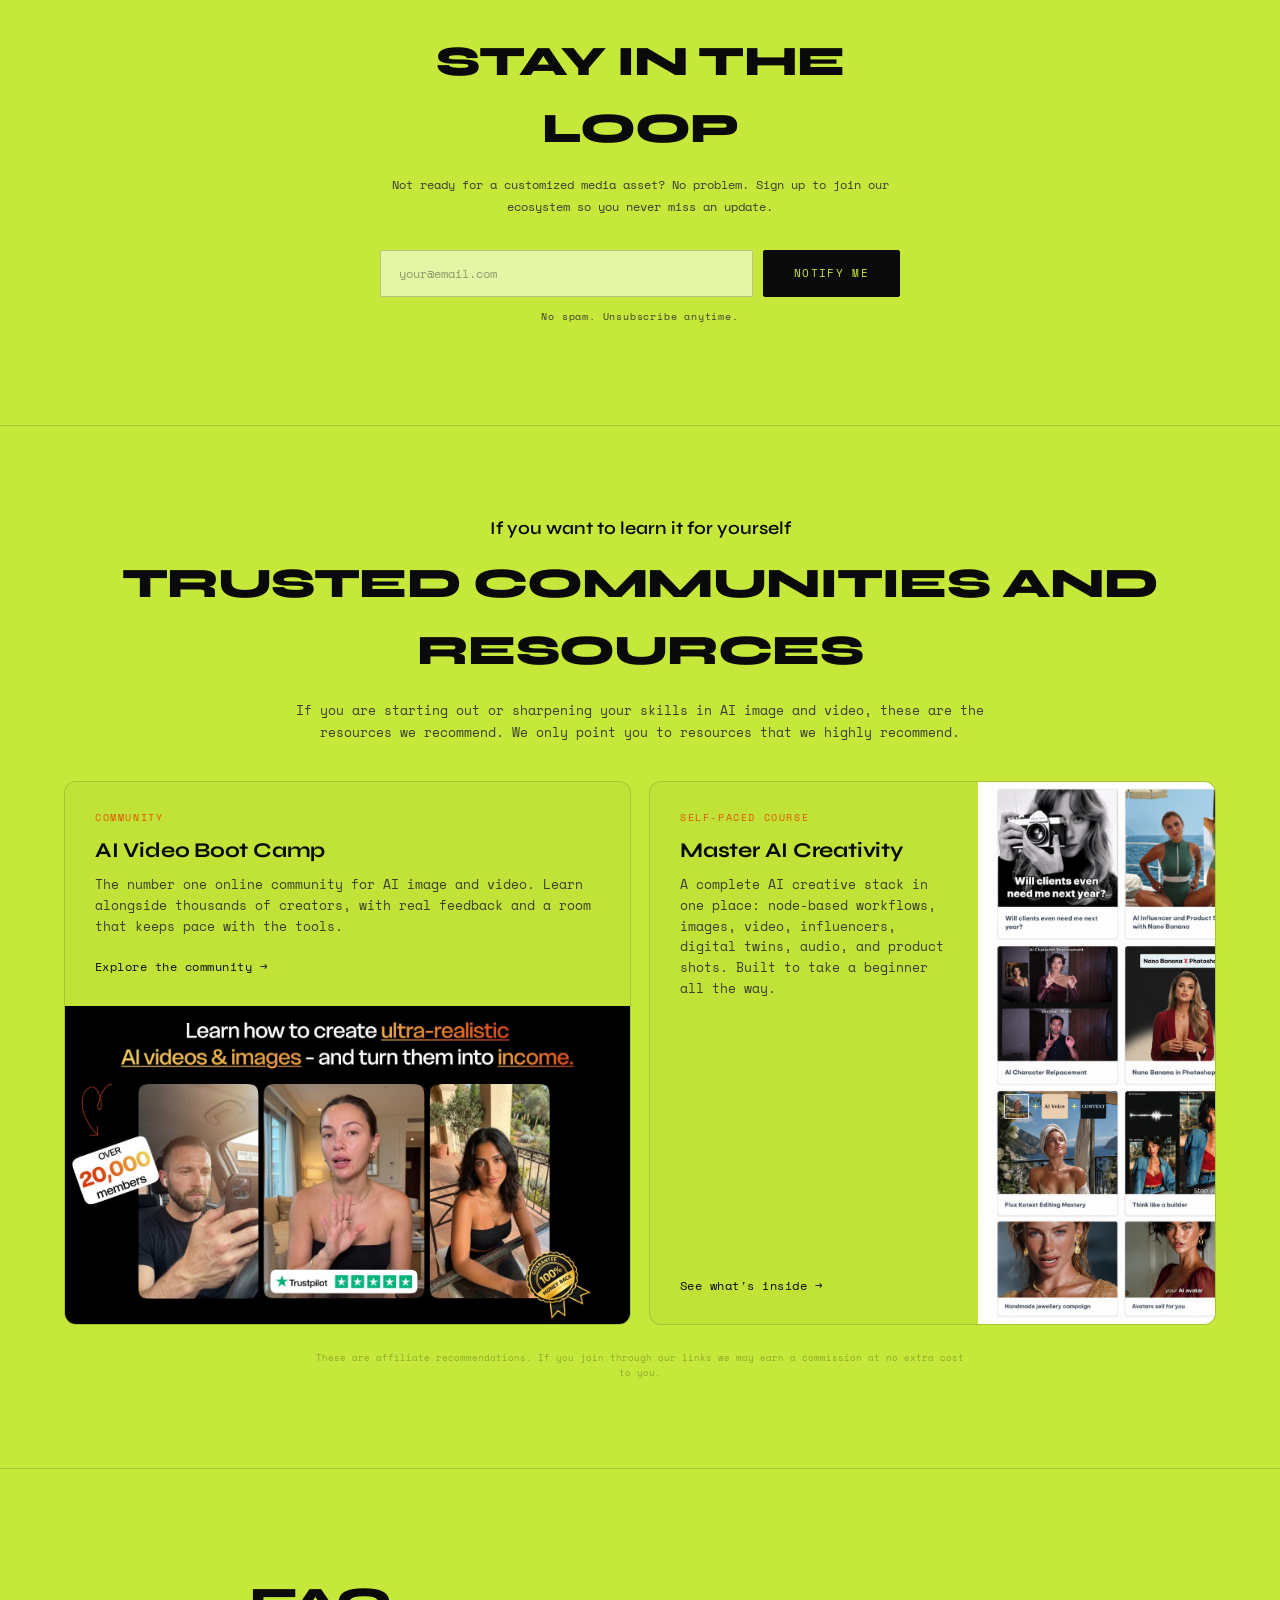
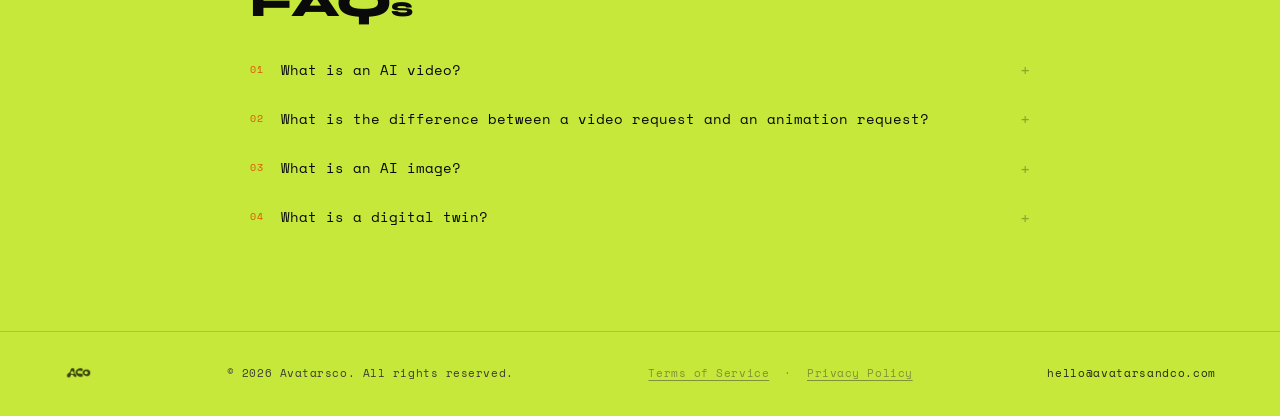
==== commit 0f0dc58d: "SEO/OG polish: 1200x630 compressed share image, longer title + meta + og descriptions Co-Authored-By" ====
--- a/index.html
+++ b/index.html
@@ -3,25 +3,25 @@
 <head>
   <meta charset="UTF-8">
   <meta name="viewport" content="width=device-width, initial-scale=1.0">
-  <title>Avatarsco</title>
-  <meta name="description" content="Avatarsco: AI-native media for brands and campaigns.">
+  <title>Avatarsco: AI Avatars and Media for Brands and Campaigns</title>
+  <meta name="description" content="Avatarsco is an AI-native media studio creating custom AI avatars, video, images, and digital twins for brands, campaigns, and social content.">
   <link rel="canonical" href="https://avatarsandco.com/">
 
   <!-- Open Graph (Facebook, LinkedIn, iMessage, WhatsApp, etc.) -->
   <meta property="og:type" content="website">
   <meta property="og:site_name" content="Avatarsco">
   <meta property="og:title" content="Avatarsco: The Faces of Tomorrow's Internet">
-  <meta property="og:description" content="AI-native media for brands and campaigns.">
+  <meta property="og:description" content="AI-native media: custom AI avatars, video, images, and digital twins for brands, campaigns, and content.">
   <meta property="og:url" content="https://avatarsandco.com/">
-  <meta property="og:image" content="https://avatarsandco.com/assets/Web-Photos-Other/Avatarsco-Preview-1.jpeg">
+  <meta property="og:image" content="https://avatarsandco.com/assets/og-image.jpg">
   <meta property="og:image:alt" content="Avatarsco AI persona">
 
   <!-- Twitter / X card -->
   <meta name="twitter:card" content="summary_large_image">
   <meta name="twitter:site" content="@avatarsco">
   <meta name="twitter:title" content="Avatarsco: The Faces of Tomorrow's Internet">
-  <meta name="twitter:description" content="AI-native media for brands and campaigns.">
-  <meta name="twitter:image" content="https://avatarsandco.com/assets/Web-Photos-Other/Avatarsco-Preview-1.jpeg">
+  <meta name="twitter:description" content="AI-native media: custom AI avatars, video, images, and digital twins for brands, campaigns, and content.">
+  <meta name="twitter:image" content="https://avatarsandco.com/assets/og-image.jpg">
 
   <link rel="preconnect" href="https://fonts.googleapis.com">
   <link rel="preconnect" href="https://fonts.gstatic.com" crossorigin>
